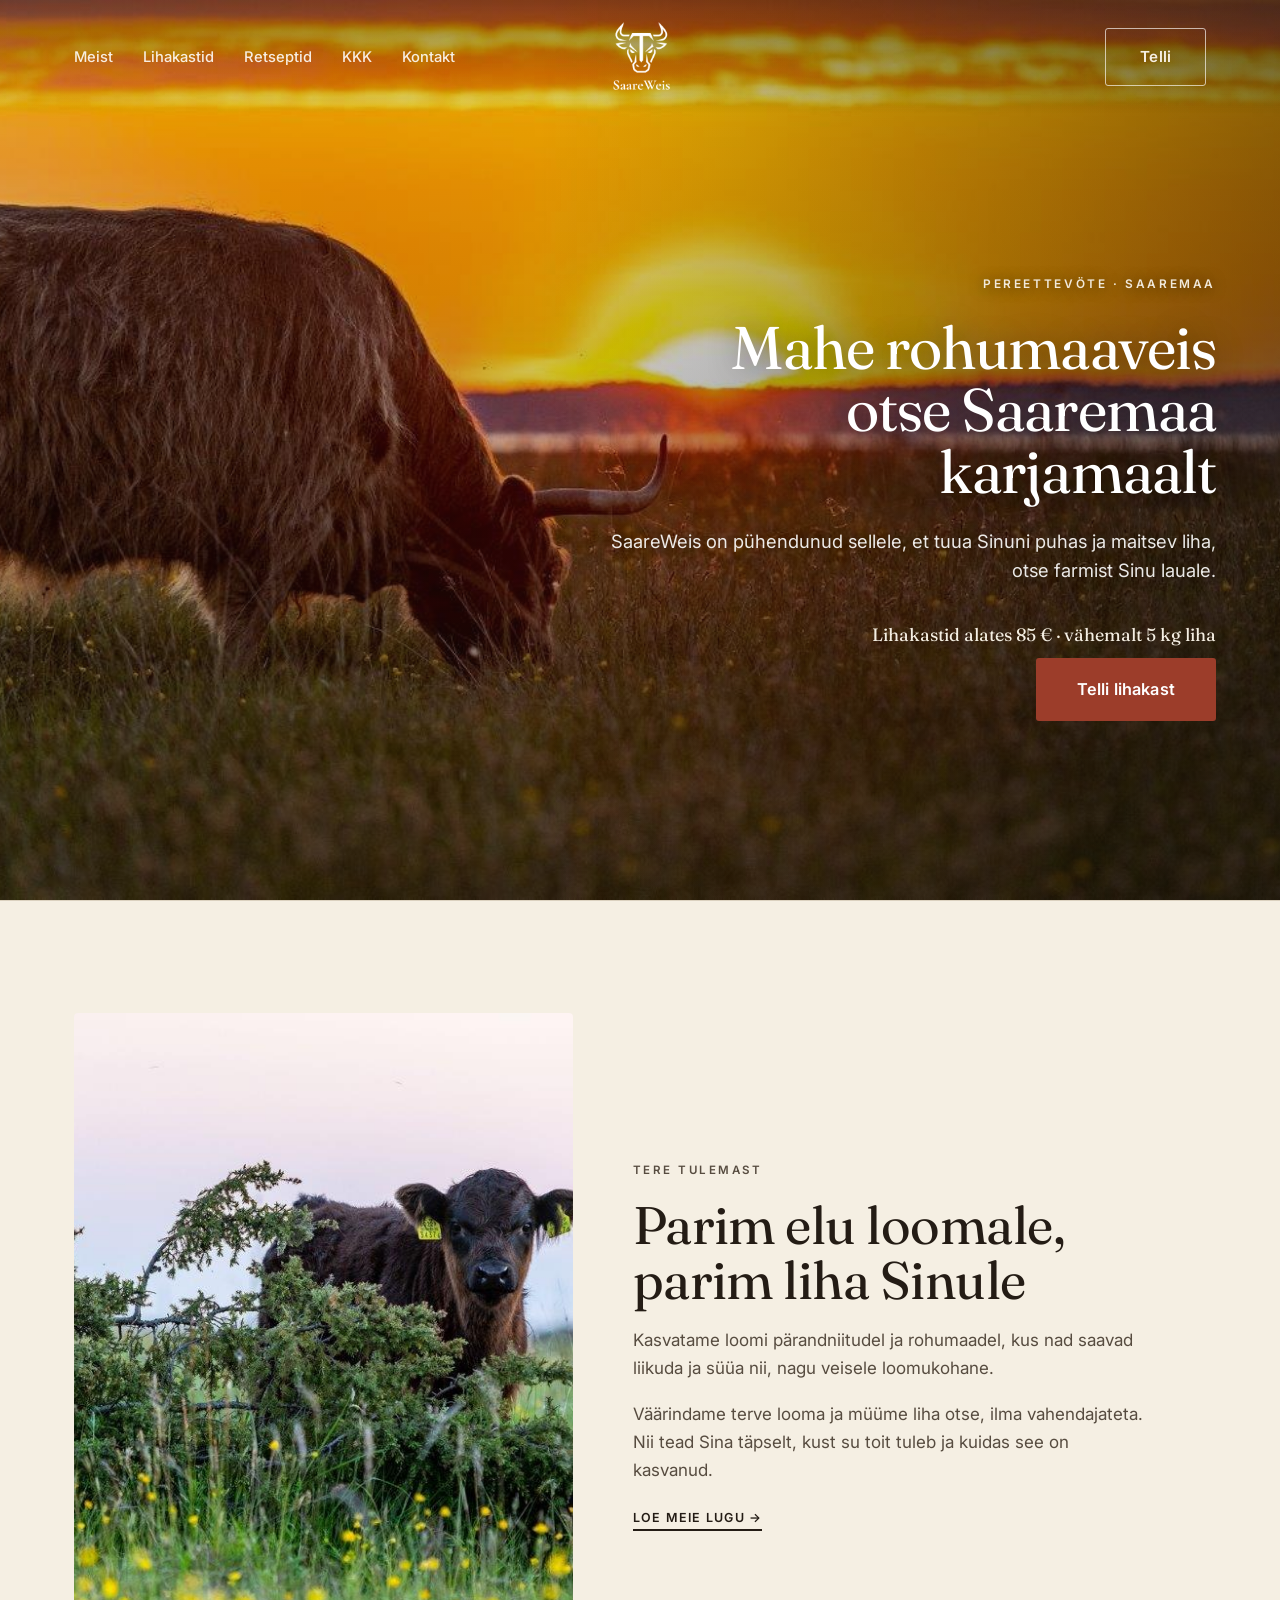
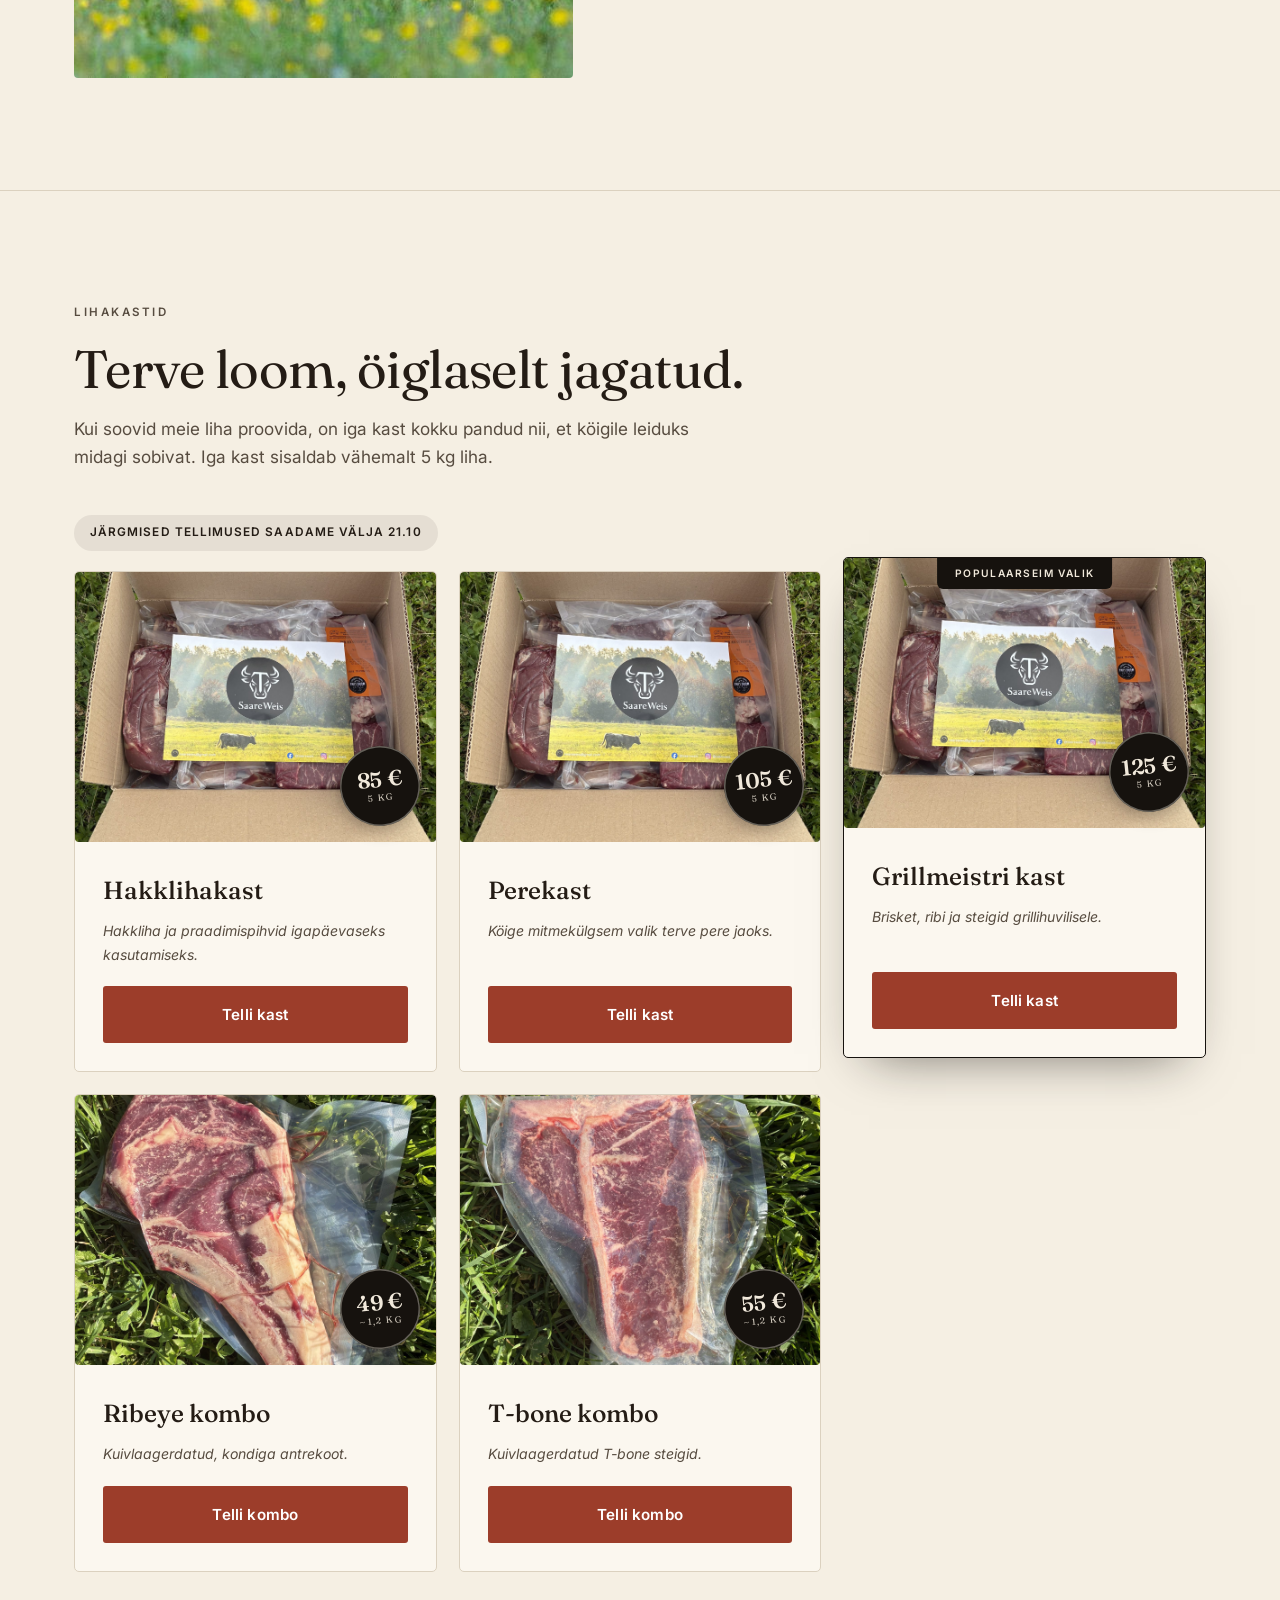
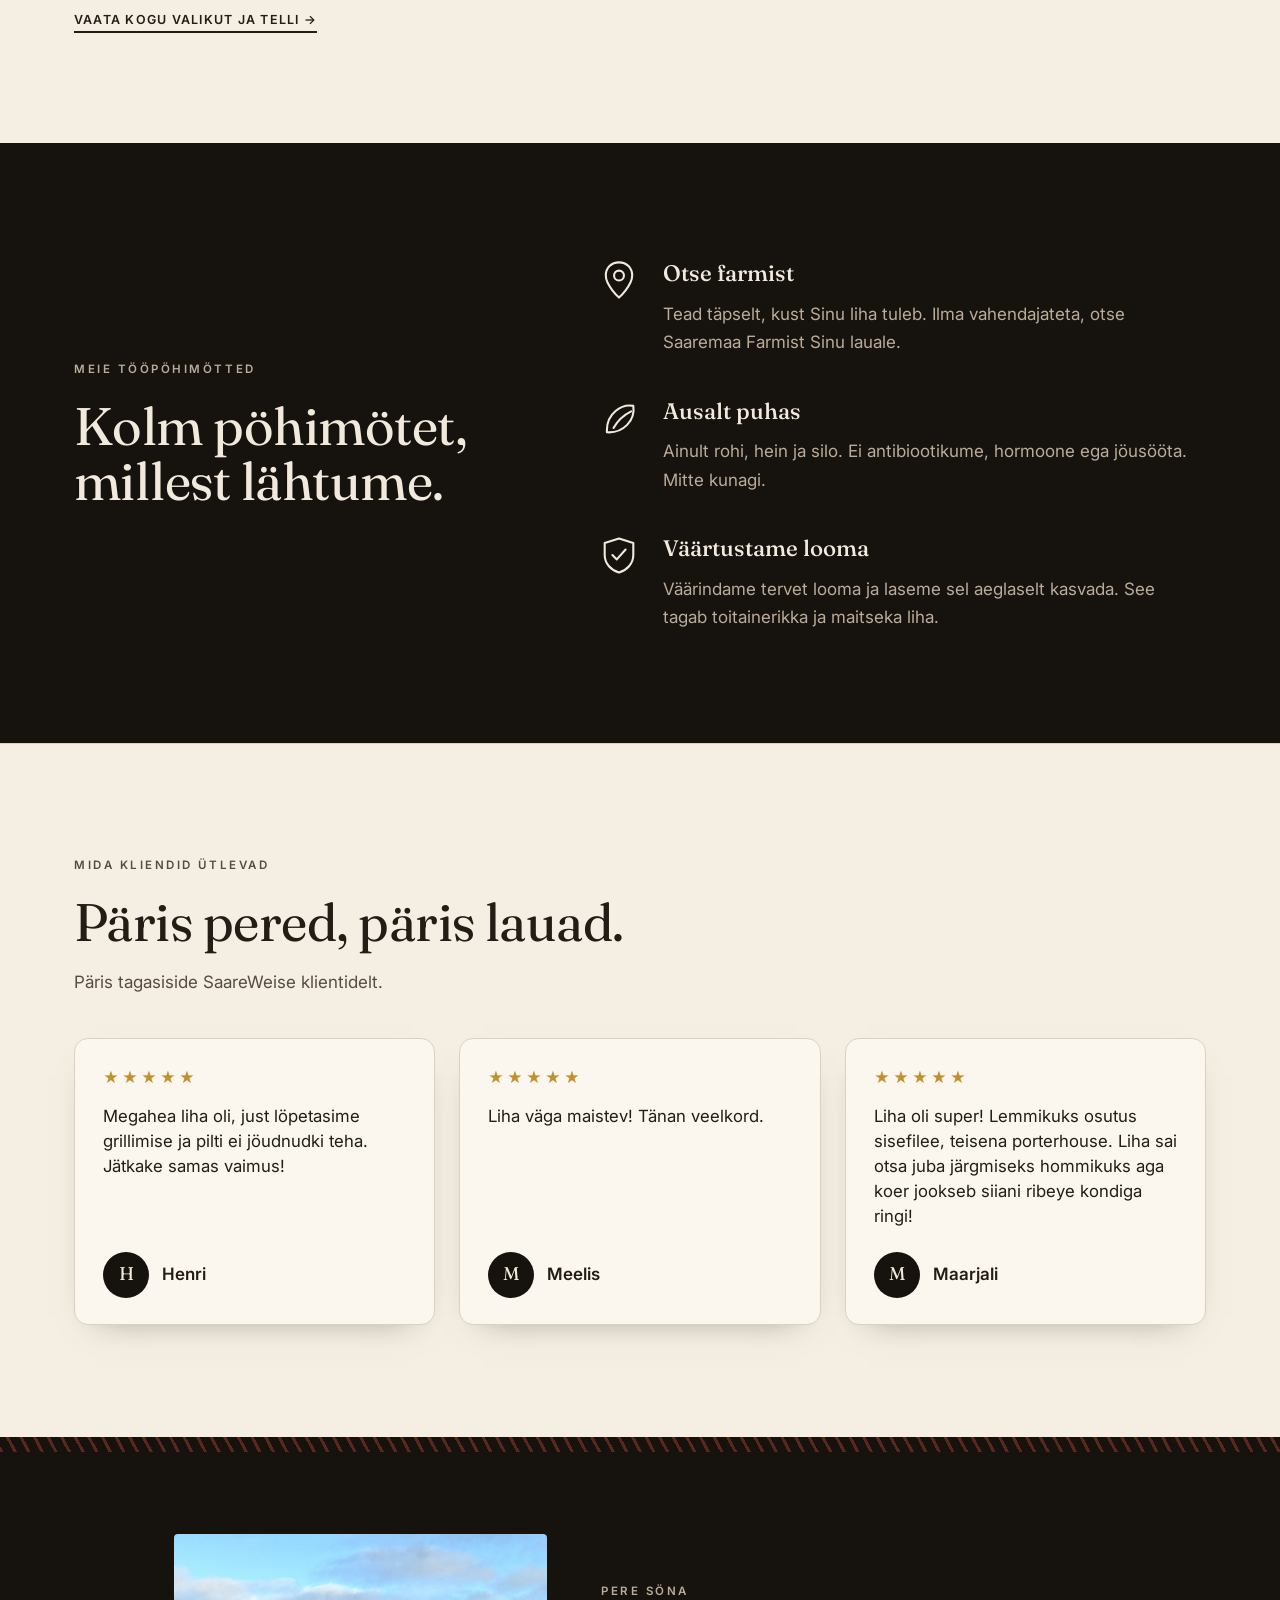
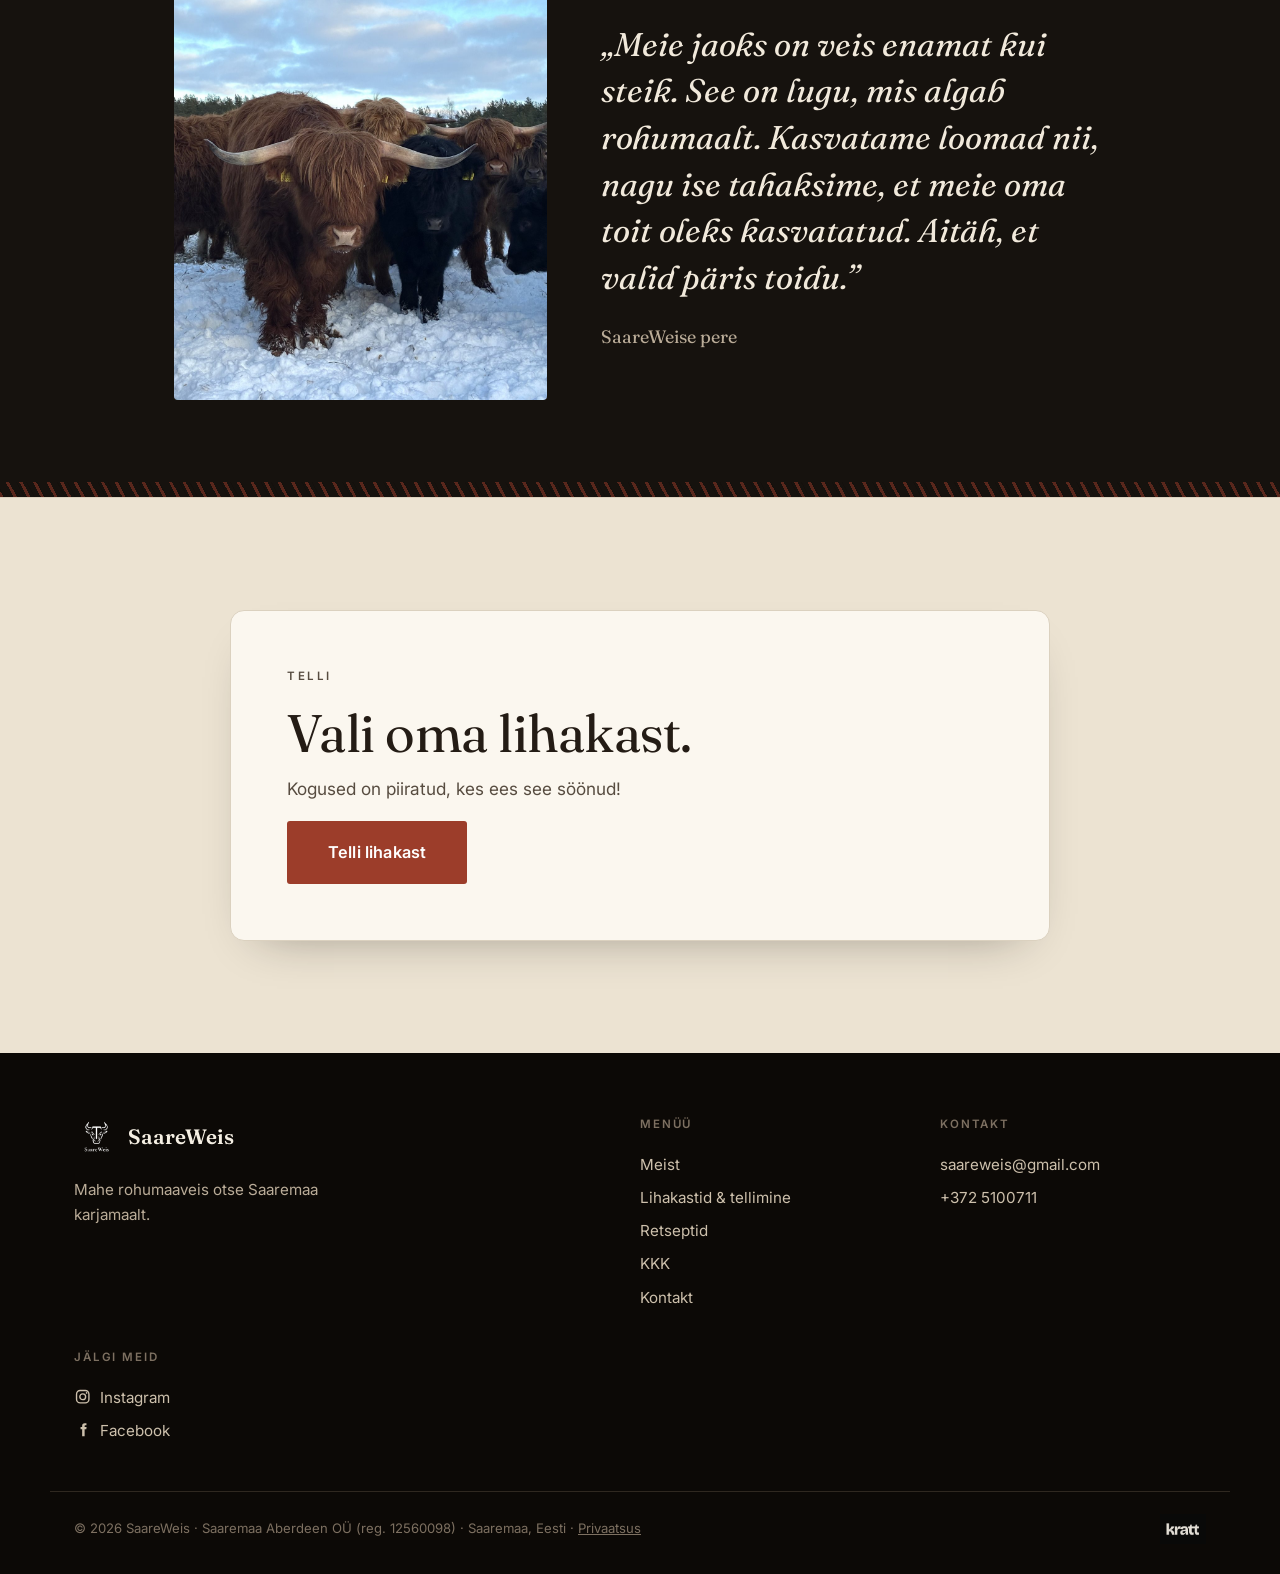
==== index.html @ cf4bc6bc "SEO: oige domeen (saareweis.com.ee), jagamispilt, canonical, pealkirjad - robots.txt ja sitemap.xml " ====
<!DOCTYPE html>
<html lang="et">
<head>
  <!-- Google tag (gtag.js) -->
  <script async src="https://www.googletagmanager.com/gtag/js?id=G-VV8FK4G49N"></script>
  <script>
    window.dataLayer = window.dataLayer || [];
    function gtag(){dataLayer.push(arguments);}
    gtag('js', new Date());
    gtag('config', 'G-VV8FK4G49N');
  </script>
  <meta charset="UTF-8">
  <meta name="viewport" content="width=device-width, initial-scale=1.0">
  <title>Mahe veiseliha otse talust · SaareWeis rohumaaveis Saaremaalt</title>
  <meta name="description" content="Mahe rohumaaveise liha Saaremaa pereettevöttelt. Lihakastid alates 85 €, vähemalt 5 kg. Tarne üle Eesti.">
  <meta property="og:type" content="website">
  <meta property="og:locale" content="et_EE">
  <meta property="og:title" content="Mahe veiseliha otse talust · SaareWeis rohumaaveis Saaremaalt">
  <meta property="og:description" content="Mahe rohumaaveise liha Saaremaa pereettevöttelt. Lihakastid alates 85 €, vähemalt 5 kg. Tarne üle Eesti.">
  <meta property="og:url" content="https://saareweis.com.ee/">
  <meta property="og:image" content="https://saareweis.com.ee/images/og-image.jpg">
  <meta property="og:image:width" content="1200">
  <meta property="og:image:height" content="630">
  <link rel="canonical" href="https://saareweis.com.ee/">
  <link rel="preconnect" href="https://fonts.googleapis.com">
  <link rel="preconnect" href="https://fonts.gstatic.com" crossorigin>
  <link href="https://fonts.googleapis.com/css2?family=Fraunces:ital,opsz,wght@0,9..144,400;0,9..144,600;1,9..144,400;1,9..144,600&family=Inter:wght@400;500;600&display=swap" rel="stylesheet">
  <link rel="icon" type="image/png" href="images/logo.png">
  <link rel="stylesheet" href="css/style.css?v=50">
</head>
<body class="home">

  <header class="site-header" id="siteHeader">
    <div class="wrap header__inner">
      <button class="nav-toggle" id="navToggle" aria-label="Menüü" aria-expanded="false"><span></span><span></span><span></span></button>
      <nav class="header__nav" aria-label="Peamenüü">
        <a href="meist.html">Meist</a>
        <a href="tellimine.html">Lihakastid</a>
        <a href="retseptid.html">Retseptid</a>
        <a href="kkk.html">KKK</a>
        <a href="kontakt.html">Kontakt</a>
      </nav>
      <a class="header__logo" href="index.html" aria-label="SaareWeis avaleht">
        <img src="images/logo-mark.png" alt="SaareWeis">
      </a>
      <a class="btn btn--accent header__cta" href="tellimine.html#lihakastid">Telli</a>
    </div>
  </header>

  <!-- HERO -->
  <section class="hero" id="top">
    <div class="hero__bg" aria-hidden="true">
      <img src="images/hero.jpg?v=36" alt="">
    </div>
    <div class="hero__overlay" aria-hidden="true"></div>
    <div class="hero__content">
      <p class="hero__eyebrow">Pereettevöte · Saaremaa</p>
      <h1 class="hero__title">Mahe rohumaaveis<br>otse Saaremaa karjamaalt</h1>
      <p class="hero__sub">
        SaareWeis on pühendunud sellele, et tuua Sinuni puhas ja maitsev liha,
        otse farmist Sinu lauale.
      </p>
      <p class="hero__price">Lihakastid alates 85&nbsp;€ · vähemalt 5&nbsp;kg liha</p>
      <div class="hero__actions">
        <a class="btn btn--accent btn--lg" href="tellimine.html#lihakastid">Telli lihakast</a>
      </div>
    </div>
  </section>

  <!-- TERVITUS / LUGU -->
  <section class="section" id="lugu">
    <div class="wrap story">
      <div class="story__media">
        <img class="media-img media-img--tall" loading="lazy" decoding="async" src="images/talu.jpg?v=36" alt="Talu Saaremaal" style="object-position: 74% center;">
      </div>
      <div class="story__text">
        <p class="eyebrow eyebrow--accent">Tere tulemast</p>
        <h2 class="section__title">Parim elu loomale, parim liha Sinule</h2>
        <p>
          Kasvatame loomi pärandniitudel ja rohumaadel, kus nad saavad liikuda ja süüa nii,
          nagu veisele loomukohane.
        </p>
        <p>
          Väärindame terve looma ja müüme liha otse, ilma vahendajateta. Nii tead Sina
          täpselt, kust su toit tuleb ja kuidas see on kasvanud.
        </p>
        <a class="link-arrow" href="meist.html">Loe meie lugu →</a>
      </div>
    </div>
  </section>

  <!-- BOXES PREVIEW -->
  <section class="section" id="lihakastid">
    <div class="wrap">
      <p class="eyebrow eyebrow--accent">Lihakastid</p>
      <h2 class="section__title">Terve loom, öiglaselt jagatud.</h2>
      <p class="section__lead">
        Kui soovid meie liha proovida, on iga kast kokku pandud nii, et köigile leiduks midagi sobivat.
        Iga kast sisaldab vähemalt 5&nbsp;kg liha.
      </p>
      <span class="batch-badge">Järgmised tellimused saadame välja 21.10</span>
      <div class="boxes">
        <article class="box">
          <div class="box__media">
            <img class="media-img media-img--box" loading="lazy" decoding="async" src="images/box-uus.jpg?v=37" alt="Hakklihakast">
            <span class="box__stamp"><b>85&nbsp;€</b><span>5 kg</span></span>
          </div>
          <div class="box__body">
            <h3 class="box__name">Hakklihakast</h3>
            <span class="box__stock" data-stock="hakklihakast"></span>
            <p class="box__note">Hakkliha ja praadimispihvid igapäevaseks kasutamiseks.</p>
            <a class="btn btn--accent box__cta box__cta--stretch" href="tellimine.html#lihakastid">Telli kast</a>
          </div>
        </article>
        <article class="box">
          <div class="box__media">
            <img class="media-img media-img--box" loading="lazy" decoding="async" src="images/box-uus.jpg?v=37" alt="Perekast">
            <span class="box__stamp"><b>105&nbsp;€</b><span>5 kg</span></span>
          </div>
          <div class="box__body">
            <h3 class="box__name">Perekast</h3>
            <span class="box__stock" data-stock="perekast"></span>
            <p class="box__note">Köige mitmekülgsem valik terve pere jaoks.</p>
            <a class="btn btn--accent box__cta box__cta--stretch" href="tellimine.html#lihakastid">Telli kast</a>
          </div>
        </article>
        <article class="box box--featured">
          <div class="box__media">
            <img class="media-img media-img--box" loading="lazy" decoding="async" src="images/box-uus.jpg?v=37" alt="Grillmeistri kast">
            <span class="box__stamp"><b>125&nbsp;€</b><span>5 kg</span></span>
          </div>
          <div class="box__body">
            <h3 class="box__name">Grillmeistri kast</h3>
            <span class="box__stock" data-stock="grillkast"></span>
            <p class="box__note">Brisket, ribi ja steigid grillihuvilisele.</p>
            <a class="btn btn--accent box__cta box__cta--stretch" href="tellimine.html#lihakastid">Telli kast</a>
          </div>
        </article>
        <article class="box" hidden>
          <div class="box__media">
            <img class="media-img media-img--box" loading="lazy" decoding="async" src="images/ribeye.jpeg" alt="Ribeye kombo">
            <span class="box__stamp"><b>49&nbsp;€</b><span>~1,2 kg</span></span>
          </div>
          <div class="box__body">
            <h3 class="box__name">Ribeye kombo</h3>
            <span class="box__stock" data-stock="ribeyekombo"></span>
            <p class="box__note">Kuivlaagerdatud, kondiga antrekoot.</p>
            <a class="btn btn--accent box__cta box__cta--stretch" href="tellimine.html#lihakastid">Telli kombo</a>
          </div>
        </article>
        <article class="box" hidden>
          <div class="box__media">
            <img class="media-img media-img--box" loading="lazy" decoding="async" src="images/tbone.jpeg" alt="T-bone kombo">
            <span class="box__stamp"><b>55&nbsp;€</b><span>~1,2 kg</span></span>
          </div>
          <div class="box__body">
            <h3 class="box__name">T-bone kombo</h3>
            <span class="box__stock" data-stock="tbonekombo"></span>
            <p class="box__note">Kuivlaagerdatud T-bone steigid.</p>
            <a class="btn btn--accent box__cta box__cta--stretch" href="tellimine.html#lihakastid">Telli kombo</a>
          </div>
        </article>
      </div>
      <p class="boxes__foot">
        <a class="link-arrow" href="tellimine.html#lihakastid">Vaata kogu valikut ja telli →</a>
      </p>
    </div>
  </section>

  <!-- MEIE TÖÖPÖHIMÖTTED -->
  <section class="section section--dark values-sec">
    <div class="wrap principles">
      <div class="principles__intro">
        <p class="eyebrow eyebrow--accent">Meie tööpöhimötted</p>
        <h2 class="section__title">Kolm pöhimötet, millest lähtume.</h2>
      </div>
      <div class="values">
        <div class="value">
          <span class="value__ico" aria-hidden="true">
            <svg viewBox="0 0 40 40"><path d="M20 4c-7 0-12 5-12 12 0 9 12 20 12 20s12-11 12-20c0-7-5-12-12-12Z"/><circle cx="20" cy="16" r="4.5"/></svg>
          </span>
          <h3 class="value__title">Otse farmist</h3>
          <p class="value__text">Tead täpselt, kust Sinu liha tuleb. Ilma vahendajateta, otse Saaremaa Farmist Sinu lauale.</p>
        </div>
        <div class="value">
          <span class="value__ico" aria-hidden="true">
            <svg viewBox="0 0 40 40"><path d="M9 31C9 16 22 7 33 9c2 13-9 25-24 24Z"/><path d="M15 29C19 22 25 17 31 14"/></svg>
          </span>
          <h3 class="value__title">Ausalt puhas</h3>
          <p class="value__text">Ainult rohi, hein ja silo. Ei antibiootikume, hormoone ega jöusööta. Mitte kunagi.</p>
        </div>
        <div class="value">
          <span class="value__ico" aria-hidden="true">
            <svg viewBox="0 0 40 40"><path d="M20 5 33 9v11c0 8-6 14-13 16-7-2-13-8-13-16V9Z"/><path d="M14 20l4 4 8-9"/></svg>
          </span>
          <h3 class="value__title">Väärtustame looma</h3>
          <p class="value__text">Väärindame tervet looma ja laseme sel aeglaselt kasvada. See tagab toitainerikka ja maitseka liha.</p>
        </div>
      </div>
    </div>
  </section>

  <!-- SOCIAL PROOF -->
  <section class="section reviews-sec">
    <div class="wrap reviews">
      <div class="reviews__intro">
        <p class="eyebrow eyebrow--accent">Mida kliendid ütlevad</p>
        <h2 class="section__title">Päris pered, päris lauad.</h2>
        <p class="reviews__lead">Päris tagasiside SaareWeise klientidelt.</p>
      </div>
      <div class="reviews__list">
        <figure class="review review--a">
          <div class="review__stars" aria-label="5 / 5 tärni">★★★★★</div>
          <blockquote>Megahea liha oli, just löpetasime grillimise ja pilti ei jöudnudki teha. Jätkake samas vaimus!</blockquote>
          <figcaption>
            <span class="review__avatar" aria-hidden="true">H</span>
            <span class="review__who"><b>Henri</b></span>
          </figcaption>
        </figure>
        <figure class="review review--b">
          <div class="review__stars" aria-label="5 / 5 tärni">★★★★★</div>
          <blockquote>Liha väga maistev! Tänan veelkord.</blockquote>
          <figcaption>
            <span class="review__avatar" aria-hidden="true">M</span>
            <span class="review__who"><b>Meelis</b></span>
          </figcaption>
        </figure>
        <figure class="review review--c">
          <div class="review__stars" aria-label="5 / 5 tärni">★★★★★</div>
          <blockquote>Liha oli super! Lemmikuks osutus sisefilee, teisena porterhouse. Liha sai otsa juba järgmiseks hommikuks aga koer jookseb siiani ribeye kondiga ringi!</blockquote>
          <figcaption>
            <span class="review__avatar" aria-hidden="true">M</span>
            <span class="review__who"><b>Maarjali</b></span>
          </figcaption>
        </figure>
      </div>
    </div>
  </section>

  <!-- PERE SÖNUM -->
  <section class="familynote familynote--dark">
    <span class="twine" aria-hidden="true"></span>
    <div class="familynote__inner">
      <div class="familynote__media">
        <img class="media-img" loading="lazy" decoding="async" src="images/pere-sona.jpg?v=1" alt="SaareWeise pere">
      </div>
      <div class="familynote__text">
        <p class="eyebrow eyebrow--accent">Pere söna</p>
        <blockquote class="familynote__quote">
          „Meie jaoks on veis enamat kui steik. See on lugu, mis algab rohumaalt.
          Kasvatame loomad nii, nagu ise tahaksime, et meie oma toit oleks kasvatatud.
          Aitäh, et valid päris toidu.”
        </blockquote>
        <p class="familynote__sign">SaareWeise pere</p>
      </div>
    </div>
    <span class="twine" aria-hidden="true"></span>
  </section>

  <!-- TELLI / EMAIL -->
  <section class="section section--cta" id="telli">
    <div class="wrap cta cta--closing">
      <p class="eyebrow eyebrow--accent">Telli</p>
      <h2 class="section__title">Vali oma lihakast.</h2>
      <p class="section__lead">
        Kogused on piiratud, kes ees see söönud!
      </p>
      <a class="btn btn--accent btn--lg" href="tellimine.html#lihakastid">Telli lihakast</a>
    </div>
  </section>

  <footer class="footer">
    <div class="wrap footer__inner">
      <div class="footer__brand">
        <p class="brand"><img class="brandlogo" src="images/logo-mark.png" alt="SaareWeis"> SaareWeis</p>
        <p class="footer__tag">Mahe rohumaaveis otse Saaremaa karjamaalt.</p>
      </div>
      <div class="footer__col">
        <p class="footer__h">Menüü</p>
        <a href="meist.html">Meist</a>
        <a href="tellimine.html">Lihakastid & tellimine</a>
        <a href="retseptid.html">Retseptid</a>
        <a href="kkk.html">KKK</a>
        <a href="kontakt.html">Kontakt</a>
      </div>
      <div class="footer__col">
        <p class="footer__h">Kontakt</p>
        <a href="mailto:saareweis@gmail.com">saareweis@gmail.com</a>
        <a href="tel:+3725100711">+372 5100711</a>
      </div>
      <div class="footer__col">
        <p class="footer__h">Jälgi meid</p>
        <a href="https://www.instagram.com/saareweis/" target="_blank" rel="noopener" class="social-link"><svg class="social-ico" viewBox="0 0 24 24" fill="none" stroke="currentColor" stroke-width="1.9" aria-hidden="true"><rect x="3.5" y="3.5" width="17" height="17" rx="5"/><circle cx="12" cy="12" r="4"/><circle cx="17.3" cy="6.7" r="1.15" fill="currentColor" stroke="none"/></svg>Instagram</a>
        <a href="https://www.facebook.com/profile.php?id=61589958547744" target="_blank" rel="noopener" class="social-link"><svg class="social-ico" viewBox="0 0 24 24" aria-hidden="true"><path fill="currentColor" d="M14.6 8.3V6.9c0-.8.2-1.1 1.1-1.1h1.4V3.1l-2.3-.01c-2.6 0-3.6 1.6-3.6 3.6v1.6H9v2.9h2.2V21h3.4v-9.8h2.3l.4-2.9h-2.7z"/></svg>Facebook</a>
      </div>
    </div>
    <div class="wrap footer__legal">
      <p>© 2026 SaareWeis · Saaremaa Aberdeen OÜ (reg. 12560098) · Saaremaa, Eesti · <a href="privaatsus.html">Privaatsus</a></p>
      <a class="footer__cred" href="https://krattconsultancy.com" target="_blank" rel="noopener" aria-label="Kratt"><img src="images/kratt-logo.png" alt="Kratt" class="footer__cred-logo"></a>
    </div>
  </footer>

  <script type="application/ld+json">
  {"@context":"https://schema.org","@type":"LocalBusiness","name":"SaareWeis","description":"Mahe rohumaaveise liha otse Saaremaa farmist, ilma vahendajateta.","email":"saareweis@gmail.com","telephone":"+3725100711","url":"https://saareweis.com.ee/","logo":"https://saareweis.com.ee/images/logo.png","image":"https://saareweis.com.ee/images/hero.jpg","areaServed":"EE","address":{"@type":"PostalAddress","addressRegion":"Saaremaa","addressCountry":"EE"},"sameAs":["https://www.instagram.com/saareweis/","https://www.facebook.com/profile.php?id=61589958547744"]}
  </script>

  <script src="js/script.js?v=33"></script>
</body>
</html>
---- css/style.css ----
/* ===== SaareWeis - premium butcher, warm family ===== */

:root {
  --black:      #16120E;   /* warm near-black - hero, nav, dark sections */
  --black-deep: #0C0906;   /* deepest - footer, badges */
  --bone:       #F5EFE3;   /* warm paper - light sections */
  --bone-2:     #ECE3D2;   /* alt / cards backdrop */
  --paper:      #FBF7EF;   /* card surface */
  --accent:     #9C3D2A;   /* oxblood / butcher red - on light */
  --accent-2:   #CC6A4A;   /* warmer, lighter - on dark */
  --accent-dk:  #822F1F;
  --tx-dark:    #241C15;   /* body text on light (raised contrast) */
  --tx-muted:   #574C40;   /* muted on light (raised contrast) */
  --tx-bone:    #F1E9DB;   /* text on dark */
  --tx-bmuted:  #BAAC98;   /* muted on dark (raised contrast) */
  --line:       #DBD1BF;   /* hairline on light */
  --line-dk:    #2F2820;   /* hairline on dark */
  --ok:         #2E7D46;   /* success */
  --warn:       #B26A00;   /* warning */
  --err:        #C0392B;   /* error (distinct from oxblood accent) */
  --maxw:       1180px;
  --serif: "Fraunces", Georgia, serif;
  --sans:  "Inter", system-ui, sans-serif;
}

* { box-sizing: border-box; margin: 0; padding: 0; }
html { scroll-behavior: smooth; }
body {
  font-family: var(--sans); color: var(--tx-dark); background: var(--bone);
  font-size: 17px; line-height: 1.65; -webkit-font-smoothing: antialiased;
}
img { max-width: 100%; display: block; }
a { color: inherit; text-decoration: none; }
.wrap { width: 100%; max-width: var(--maxw); margin: 0 auto; padding: 0 24px; }

/* ---- eyebrows / shared type ---- */
.eyebrow {
  font-family: var(--sans); font-weight: 600; font-size: .72rem;
  letter-spacing: .22em; text-transform: uppercase; color: var(--tx-muted);
  margin-bottom: 20px;
}
.eyebrow--accent { color: var(--tx-muted); }
.section--dark .eyebrow--accent, .hero .eyebrow--accent, .familynote--dark .eyebrow--accent { color: var(--tx-bmuted); }

.section__title {
  font-family: var(--serif); font-weight: 400;
  font-size: clamp(2rem, 5vw, 3.3rem); line-height: 1.04; letter-spacing: -.01em;
  margin-bottom: 18px;
}
.section__lead { max-width: 640px; color: var(--tx-muted); font-size: 1.075rem; margin-bottom: 44px; }
.section--dark .section__lead { color: var(--tx-bmuted); }

/* ---- buttons ---- */
.btn {
  display: inline-flex; align-items: center; justify-content: center;
  font-family: var(--sans); font-weight: 600; font-size: .95rem;
  padding: 15px 28px; border-radius: 3px; cursor: pointer;
  border: 1px solid transparent; letter-spacing: .01em;
  transition: transform .15s ease, background .2s ease, color .2s ease;
}
.btn:hover { transform: translateY(-2px); }
.btn--accent { background: var(--accent); color: #fff; }
.btn--accent:hover { background: var(--accent-dk); }
.btn--bone { background: var(--bone); color: var(--black); }
.btn--bone:hover { background: #fff; }
.btn--dark { background: var(--black); color: var(--tx-bone); }
.btn--dark:hover { background: var(--black-deep); }
.btn--pill {
  background: transparent; color: var(--tx-bone);
  border: 1px solid var(--accent-2); border-radius: 100px; padding: 10px 24px;
}
.btn--pill:hover { background: var(--accent-2); color: var(--black); }

.link-arrow {
  font-family: var(--sans); font-weight: 600; font-size: .78rem; letter-spacing: .1em;
  text-transform: uppercase; color: var(--tx-dark);
  border-bottom: 2px solid var(--tx-dark); padding-bottom: 4px;
}
.link-arrow:hover { color: var(--tx-muted); }
.section--dark .link-arrow, .hero .link-arrow { color: var(--tx-bone); border-color: var(--tx-bmuted); }
.section--dark .link-arrow:hover, .hero .link-arrow:hover { color: var(--bone); }

/* ---- brand logo (IG-versioon; asendub vektoriga kui klient saadab) ---- */
.brandlogo { width: 44px; height: 44px; }

/* ---- image placeholders ---- */
.ph {
  display: flex; align-items: center; justify-content: center; text-align: center;
  font-family: var(--sans); font-weight: 500; font-size: .74rem; letter-spacing: .08em;
  text-transform: uppercase; color: #a2947f;
  background: repeating-linear-gradient(45deg, #e6ddca, #e6ddca 12px, #e1d7c2 12px, #e1d7c2 24px);
  border: 1px solid var(--line); border-radius: 4px; padding: 20px;
}
.hero .ph, .section--dark .ph {
  color: #6f6353; border-color: var(--line-dk);
  background: repeating-linear-gradient(45deg, #221c16, #221c16 12px, #1d1813 12px, #1d1813 24px);
}
/* ---- päris pildid (asendavad kohatäitjad) ---- */
.media-img { display: block; width: 100%; object-fit: cover; border-radius: 4px; }
.media-img--box { aspect-ratio: 4 / 3; }
.media-img--tall { aspect-ratio: 3 / 4; height: 100%; }
.media-img--recipe { aspect-ratio: 4 / 3; }

.ph--hero { aspect-ratio: 4 / 3.4; height: 100%; }
.ph--box  { aspect-ratio: 4 / 3; }
.ph--tall { aspect-ratio: 3 / 4; height: 100%; }

/* anchor-linkide nihe fikseeritud header'i alt */
[id] { scroll-margin-top: 90px; }

/* ===== HEADER (läbipaistev hero peal, tumedaks kerides) ===== */
.site-header {
  position: fixed; top: 0; left: 0; width: 100%; z-index: 50;
  border-bottom: 1px solid transparent;
  transition: background .3s ease, border-color .3s ease;
}
.site-header.is-solid {
  background: rgba(18,14,11,.94); backdrop-filter: blur(10px);
  border-bottom-color: var(--line-dk);
}
.header__inner { position: relative; display: grid; grid-template-columns: 1fr auto 1fr; align-items: center; height: 114px; transition: height .3s ease; }
.nav-toggle {
  display: none; position: absolute; left: 0; top: 50%; transform: translateY(-50%);
  flex-direction: column; gap: 6px; background: none; border: 0; padding: 8px 6px; cursor: pointer; z-index: 3;
}
.nav-toggle span { width: 26px; height: 2px; background: #fff; border-radius: 2px; transition: transform .25s ease, opacity .2s ease; }
.nav-toggle.is-open span:nth-child(1) { transform: translateY(8px) rotate(45deg); }
.nav-toggle.is-open span:nth-child(2) { opacity: 0; }
.nav-toggle.is-open span:nth-child(3) { transform: translateY(-8px) rotate(-45deg); }
@media (max-width: 859px) {
  .nav-toggle { display: inline-flex; }
  .header__nav.open {
    display: flex; flex-direction: column; gap: 2px;
    position: absolute; top: 100%; left: 0; right: 0;
    background: rgba(18,14,11,.97); backdrop-filter: blur(10px);
    padding: 12px 24px 20px; border-bottom: 1px solid var(--line-dk);
  }
  .header__nav.open a { color: #fff; opacity: 1; padding: 12px 0; font-size: 1.05rem; }
}
.site-header.is-solid .header__inner { height: 64px; }
.header__nav { display: none; gap: 30px; }
.header__nav a { font-size: .92rem; font-weight: 500; color: #fff; opacity: .88; transition: color .3s ease; }
.header__nav a:hover { opacity: 1; color: var(--accent-2); }
.header__logo { grid-column: 2; justify-self: center; display: inline-flex; }
.header__logo img { width: auto; height: 100px; transition: filter .3s ease, height .3s ease; }
.site-header.is-solid .header__logo img { height: 46px; }
.header__cta { grid-column: 3; justify-self: end; padding-left: 34px; padding-right: 34px; transition: background .25s ease, color .25s ease, border-color .25s ease; }
@media (max-width: 859px) { .header__cta { padding-left: 24px; padding-right: 24px; } }
/* over the hero image (transparent header): ghost button; on scroll (solid) it fills accent */
.site-header:not(.is-solid) .header__cta {
  background: transparent; color: var(--bone); border-color: rgba(255,255,255,.65);
}
.site-header:not(.is-solid) .header__cta:hover {
  background: rgba(255,255,255,.14); border-color: rgba(255,255,255,.85);
}
/* subtiilne tume laotus päise taga (hoiab valge teksti loetavana hero foto heledatel osadel) */
body.home .site-header:not(.is-solid)::after {
  content: ""; position: absolute; inset: 0; z-index: -1; pointer-events: none;
  background: linear-gradient(to bottom, rgba(12,9,6,.42), rgba(12,9,6,0));
}

/* ===== HERO (täisekraani foto, tekst keskel) ===== */
.hero {
  position: relative; min-height: 100vh; min-height: 100dvh; display: grid; place-items: center;
  text-align: center; color: #fff; overflow: hidden; background: var(--black);
}
.hero__bg {
  position: absolute; inset: 0; z-index: 0; display: grid; place-items: end center; padding-bottom: 26px;
  background:
    radial-gradient(120% 95% at 50% 8%, #46512f 0%, #2b3420 42%, #16140d 82%),
    linear-gradient(180deg, #313c22, #14110a);
}
.hero__bg img { position: absolute; inset: 0; width: 100%; height: 100%; object-fit: cover; }
.hero__phlabel { position: relative; font-size: .7rem; letter-spacing: .14em; text-transform: uppercase; color: rgba(255,255,255,.3); }
.hero__overlay { position: absolute; inset: 0; z-index: 1; background: linear-gradient(to right, rgba(16,13,10,0) 42%, rgba(16,13,10,.42) 100%), linear-gradient(rgba(16,13,10,.05), rgba(16,13,10,.4)); }
.hero__content { position: relative; z-index: 2; max-width: 860px; padding: 96px 24px 0; }
.hero__eyebrow {
  font-family: var(--sans); font-weight: 600; font-size: .74rem; letter-spacing: .22em;
  text-transform: uppercase; color: var(--tx-bone); margin-bottom: 22px;
  text-shadow: 0 1px 14px rgba(0,0,0,.6);
}
.hero__title {
  font-family: var(--serif); font-weight: 400; font-size: clamp(2.5rem, 6.2vw, 5rem);
  line-height: 1.03; letter-spacing: -.015em; color: #fff; margin-bottom: 24px;
  text-shadow: 0 2px 30px rgba(0,0,0,.45);
}
.hero__sub {
  font-size: 1.15rem; line-height: 1.62; color: rgba(255,255,255,.9);
  max-width: 620px; margin: 0 auto 34px; text-shadow: 0 1px 16px rgba(0,0,0,.4);
}
.btn--lg { padding: 17px 40px; font-size: 1.02rem; }

/* ===== PAGE HERO (subpage'ide päis, taustapildiga) ===== */
.pagehero {
  position: relative; overflow: hidden; display: grid; place-items: center; text-align: center;
  color: var(--tx-bone); min-height: 58vh; background: var(--black);
  padding: clamp(120px, 16vw, 150px) 24px clamp(50px, 7vw, 72px);
}
/* Mobile: subpage heroes go full-screen (no white gap under them) */
@media (max-width: 859px) {
  .pagehero { min-height: 100vh; min-height: 100dvh; }
  /* order page: short hero so products appear sooner */
  .pagehero--short { min-height: 46dvh; }
}
.pagehero__bg { position: absolute; inset: 0; z-index: 0; }
.pagehero__bg img { width: 100%; height: 100%; object-fit: cover; }
.pagehero__overlay { position: absolute; inset: 0; z-index: 1; background: linear-gradient(rgba(16,13,10,.45), rgba(16,13,10,.72)); }
.pagehero__content { position: relative; z-index: 2; max-width: 760px; }
.pagehero__title { font-family: var(--serif); font-weight: 400; font-size: clamp(2.2rem, 5.5vw, 3.7rem); line-height: 1.05; color: var(--bone); margin-bottom: 16px; text-shadow: 0 2px 24px rgba(0,0,0,.4); }
.pagehero__sub { color: rgba(255,255,255,.86); font-size: 1.1rem; max-width: 600px; margin: 0 auto; text-shadow: 0 1px 14px rgba(0,0,0,.4); }

/* ===== KOLM MÜÜGIPUNKTI (USP) ===== */
.usp { display: grid; gap: 40px; margin-top: 22px; }
@media (min-width: 780px) { .usp { grid-template-columns: repeat(3, 1fr); gap: 50px; } }
.usp__item { border-top: 2px solid var(--accent); padding-top: 22px; }
.usp__num { font-family: var(--serif); font-size: 1.3rem; color: var(--accent); margin-bottom: 12px; }
.usp__title { font-family: var(--serif); font-weight: 500; font-size: 1.6rem; margin-bottom: 12px; }
.usp__text { color: var(--tx-muted); }
.section--dark .usp__num { color: var(--accent-2); }
.section--dark .usp__text { color: var(--tx-bmuted); }

/* ===== PRINCIPLES / JOURNEY ===== */
.principles { display: grid; gap: 44px; }
.principles__lead { color: var(--tx-bmuted); margin-top: 18px; max-width: 38ch; font-size: 1.05rem; }
@media (min-width: 900px) {
  .principles { grid-template-columns: 0.85fr 1.15fr; gap: 72px; align-items: center; }
}
.journey { list-style: none; }
.journey__step { position: relative; padding-left: 74px; padding-bottom: 42px; }
.journey__step:last-child { padding-bottom: 0; }
.journey__step:not(:last-child)::before {
  content: ""; position: absolute; left: 21px; top: 46px;
  height: calc(100% - 46px); width: 2px;
  background: linear-gradient(var(--accent-2), var(--accent));
}
.journey__num {
  position: absolute; left: 0; top: 0;
  width: 44px; height: 44px; border-radius: 50%;
  border: 1.5px solid var(--accent-2); background: var(--black);
  display: flex; align-items: center; justify-content: center;
  font-family: var(--serif); font-size: 1.05rem; color: var(--accent-2);
}
.journey__title {
  font-family: var(--serif); font-weight: 500; font-size: 1.55rem;
  color: var(--tx-bone); margin-bottom: 8px;
}
.journey__text { color: var(--tx-bmuted); max-width: 50ch; }

/* ===== VALUES (tööpöhimötted) ===== */
.values-sec { position: relative; overflow: hidden; }
.values__crest {
  position: absolute; right: -50px; bottom: -54px;
  width: clamp(200px, 28vw, 400px); opacity: .05; pointer-events: none; z-index: 0;
}
.values-sec .principles, .values-sec .principles__intro { position: relative; z-index: 1; }
.values { display: grid; gap: 36px; }
.value { display: grid; grid-template-columns: 46px 1fr; column-gap: 20px; align-items: start; }
.value__ico { grid-row: 1 / span 2; margin-top: 3px; }
.value__ico svg {
  width: 44px; height: 44px; fill: none; stroke: var(--tx-bone);
  stroke-width: 1.9; stroke-linecap: round; stroke-linejoin: round;
}
.value__title { font-family: var(--serif); font-weight: 500; font-size: 1.4rem; color: var(--tx-bone); margin-bottom: 8px; }
.value__text { color: var(--tx-bmuted); max-width: 48ch; }

/* ===== SOCIAL PROOF (pealkiri vasakul, arvustused paremal, hajutatult) ===== */
.reviews { display: block; }
.reviews__intro { max-width: 640px; margin-bottom: 42px; }
.reviews__lead { color: var(--tx-muted); margin-top: 16px; max-width: 52ch; }
.reviews__list { display: grid; gap: 24px; grid-template-columns: 1fr; }
@media (min-width: 760px) {
  .reviews__list { grid-template-columns: repeat(3, 1fr); }
}
.review {
  display: flex; flex-direction: column;
  background: var(--paper); border: 1px solid var(--line); border-radius: 14px;
  padding: 26px 28px; box-shadow: 0 14px 34px -24px rgba(22,18,14,.5);
}
.review figcaption { margin-top: auto; }
.review__stars { color: #C0912F; letter-spacing: 3px; font-size: .95rem; margin-bottom: 14px; }
.review blockquote { color: var(--tx-dark); font-size: 1.05rem; line-height: 1.5; margin-bottom: 22px; }
.review figcaption { display: flex; align-items: center; gap: 13px; }
.review__avatar {
  flex: 0 0 auto; width: 46px; height: 46px; border-radius: 50%;
  background: var(--black); color: var(--tx-bone); font-family: var(--serif); font-size: 1.15rem;
  display: flex; align-items: center; justify-content: center;
}
.review__who { display: flex; flex-direction: column; line-height: 1.35; }
.review__who b { font-weight: 600; color: var(--tx-dark); }
.review__who span { font-size: .82rem; color: var(--tx-muted); }

/* ===== RETSEPTID (vertikaalne, pilt + avatav) ===== */
.section--recipes { background: var(--bone-2); }
.recipe-grid { display: flex; flex-direction: column; gap: 26px; margin-top: 10px; }
.recipe-card { background: var(--paper); border: 1px solid var(--line); border-radius: 8px; overflow: hidden; transition: box-shadow .2s ease; }
.recipe-card:hover { box-shadow: 0 16px 44px -26px rgba(22,18,14,.5); }
.recipe-details > summary { list-style: none; cursor: pointer; display: grid; }
.recipe-details > summary::-webkit-details-marker { display: none; }
@media (min-width: 720px) { .recipe-details > summary { grid-template-columns: 42% 1fr; align-items: stretch; } }
.recipe-card__img { display: block; width: 100%; height: 100%; object-fit: cover; aspect-ratio: 16 / 10; }
@media (min-width: 720px) { .recipe-card__img { aspect-ratio: auto; min-height: 280px; } }
.recipe-card__head { padding: 28px 32px; display: flex; flex-direction: column; justify-content: center; }
.recipe-card__title { font-family: var(--serif); font-weight: 500; font-size: clamp(1.5rem, 2.6vw, 1.95rem); line-height: 1.1; margin: 6px 0 12px; }
.recipe-card__cta {
  align-self: flex-start; margin-top: 16px; display: inline-flex; align-items: center; gap: 9px;
  padding: 11px 22px; border-radius: 3px; background: var(--black); color: #fff;
  font-weight: 600; font-size: .9rem; transition: background .2s ease;
}
.recipe-card__cta::after { content: "+"; font-size: 1.15rem; line-height: 1; }
.recipe-card:hover .recipe-card__cta { background: var(--accent-dk); }
.recipe-details[open] .recipe-card__cta { background: var(--accent-dk); }
.recipe-details[open] .recipe-card__cta::after { content: "\2212"; }
.recipe-details__inner { padding: 30px 32px 34px; border-top: 1px solid var(--line); }
.recipe-details__grid { display: grid; gap: 8px 44px; }
@media (min-width: 720px) { .recipe-details__grid { grid-template-columns: 1fr 1fr; } }
.recipe-details__inner h3 { font-family: var(--serif); font-weight: 500; font-size: 1.15rem; margin: 0 0 10px; }

/* ===== BRAND (jaluse logo+nimi) ===== */
.brand { font-family: var(--serif); font-weight: 600; font-size: 1.3rem; color: var(--bone); display: inline-flex; align-items: center; gap: 10px; }

/* ===== TARNE ===== */
.tarne { max-width: 720px; margin-top: 10px; }
.tarne__row { display: flex; justify-content: space-between; align-items: baseline; gap: 20px; padding: 16px 0; border-bottom: 1px solid var(--line); }
.tarne__row strong { font-weight: 600; }
.tarne__row span { color: var(--tx-muted); font-size: .92rem; display: block; }
.tarne__price { color: var(--accent); font-family: var(--serif); font-size: 1.15rem; white-space: nowrap; }
.section--dark .tarne__row { border-bottom-color: var(--line-dk); }
.section--dark .tarne__row span { color: var(--tx-bmuted); }
.section--dark .tarne__price { color: var(--accent-2); }

/* ===== FORM PLACEHOLDER (Google Form embed tuleb siia) ===== */
.formph { max-width: 720px; margin-top: 20px; padding: 48px 28px; text-align: center;
  background: var(--paper); border: 1px dashed var(--line); border-radius: 6px; color: var(--tx-muted); }

/* ===== ROUND BAR (accent) ===== */
.roundbar { background: var(--accent); color: #fff; }
.roundbar__inner { display: flex; flex-direction: column; gap: 18px; padding: 30px 24px; align-items: flex-start; }
.roundbar__title { font-family: var(--serif); font-size: 1.45rem; }
.roundbar__sub { color: #f3d9cf; font-size: .95rem; max-width: 560px; }
.roundbar .btn--bone { background: var(--black); color: var(--bone); }
.roundbar .btn--bone:hover { background: var(--black-deep); }

/* ===== SECTIONS ===== */
.section { padding: clamp(60px, 9vw, 112px) 0; border-top: 1px solid var(--line); }
.section--dark { background: var(--black); color: var(--tx-bone); border-top: none; }
.section--cta { background: var(--bone-2); }

/* ===== FACTS (Loomad & loodus) ===== */
.facts { display: grid; gap: 24px; margin-top: 10px; }
.facts__col { background: var(--paper); border: 1px solid var(--line); border-radius: 7px; padding: 30px 32px; }
.section--dark .facts__col { background: rgba(255,255,255,.04); border-color: rgba(255,255,255,.09); }
.facts__h { font-family: var(--serif); font-weight: 500; font-size: 1.5rem; color: var(--tx-dark); margin-bottom: 12px; }
.section--dark .facts__h { color: var(--bone); }
.facts__col li:last-child { border-bottom: 0; }
.facts__col ul { list-style: none; }
.facts__col li {
  position: relative; padding: 12px 0 12px 28px; border-bottom: 1px solid var(--line);
  font-size: 1.03rem; color: var(--tx-dark);
}
.facts__col li::before { content: "·"; position: absolute; left: 0; color: var(--tx-muted); font-weight: 700; font-size: 1.3em; line-height: 1; }
.section--dark .facts__col li { color: var(--tx-bone); border-bottom-color: var(--line-dk); }
.section--dark .facts__col li::before { color: var(--tx-bmuted); }
@media (min-width: 640px) { .facts { grid-template-columns: 1fr 1fr; gap: 28px; } }

/* ===== BOXES ===== */
.boxes { display: grid; gap: 22px; }
.box {
  position: relative; background: var(--paper); border: 1px solid var(--line);
  border-radius: 5px; overflow: hidden; display: flex; flex-direction: column;
  transition: transform .18s ease, box-shadow .18s ease;
}
.box:hover { transform: translateY(-4px); box-shadow: 0 18px 44px -22px rgba(22,18,14,.55); }
.box--featured {
  border: 1.5px solid var(--black);
  box-shadow: 0 22px 50px -26px rgba(22,18,14,.6);
}
.box--featured::before {
  content: "Populaarseim valik"; position: absolute; top: 0; left: 50%; transform: translateX(-50%);
  z-index: 4; background: var(--black); color: var(--tx-bone);
  font-family: var(--sans); font-weight: 600; font-size: .64rem; letter-spacing: .14em; text-transform: uppercase;
  padding: 7px 18px; border-radius: 0 0 6px 6px;
}
.box--featured .box__media img { min-height: 0; }
@media (min-width: 640px) {
  .box--featured { transform: translateY(-14px); }
  .box--featured:hover { transform: translateY(-18px); }
}
.box__flag {
  position: absolute; top: 14px; right: 14px; z-index: 2;
  background: var(--black); color: var(--tx-bone); font-family: var(--sans); font-weight: 600;
  font-size: .66rem; letter-spacing: .1em; text-transform: uppercase;
  padding: 6px 11px; border-radius: 100px;
}
.box__media { position: relative; line-height: 0; }
.box__stamp {
  position: absolute; right: 16px; bottom: 16px; z-index: 2;
  width: 80px; height: 80px; border-radius: 50%; line-height: 1;
  display: flex; flex-direction: column; align-items: center; justify-content: center;
  background: var(--black); color: var(--tx-bone); text-align: center; font-family: var(--serif);
  box-shadow: inset 0 0 0 1.5px rgba(245,239,227,.35), 0 5px 16px rgba(22,18,14,.3);
  transform: rotate(-6deg);
}
.box__stamp b { font-size: 1.35rem; font-weight: 600; letter-spacing: -.01em; }
.box__stamp span { font-size: .56rem; letter-spacing: .16em; text-transform: uppercase; margin-top: 4px; opacity: .85; }
.box__body { padding: 28px; display: flex; flex-direction: column; flex: 1; }
.box__badge {
  align-self: flex-start; background: rgba(42,33,26,.08); color: var(--tx-dark);
  font-family: var(--sans); font-weight: 600; font-size: .66rem; letter-spacing: .12em;
  text-transform: uppercase; padding: 6px 12px; border-radius: 100px; margin-bottom: 14px;
}
.box__name { font-family: var(--serif); font-weight: 500; font-size: 1.55rem; margin-bottom: 8px; }
.box__tag { font-family: var(--serif); font-style: italic; color: var(--tx-muted); font-size: 1rem; margin-bottom: 18px; }
.box__price { font-family: var(--serif); font-weight: 600; font-size: 1.55rem; color: var(--tx-dark); margin-bottom: 20px; }
.box__price span { font-family: var(--sans); font-weight: 400; font-size: .9rem; color: var(--tx-muted); }
.box__price--sale { display: flex; align-items: baseline; flex-wrap: wrap; gap: 10px; }
.box__price .box__price-old { text-decoration: line-through; font-size: 1.05rem; font-weight: 400; color: var(--tx-muted); }
.box__price .box__price-new { font-size: 1.55rem; font-weight: 600; color: var(--err); }
.box__list { list-style: none; display: grid; gap: 14px; margin-bottom: 26px; }
.box__list li { position: relative; padding-left: 20px; font-size: .95rem; line-height: 1.45; color: var(--tx-muted); }
.box__list li::before { content: "•"; position: absolute; left: 0; top: -1px; color: var(--tx-muted); font-size: 1.1em; }
.box__list li strong { color: var(--tx-dark); font-weight: 600; }
.box__details { margin-bottom: 20px; }
.box__details .box__list { margin-top: 14px; margin-bottom: 0; }
.box__toggle {
  display: flex; align-items: center; justify-content: space-between; gap: 10px;
  list-style: none; cursor: pointer; font-family: var(--sans); font-weight: 600;
  font-size: .85rem; color: var(--tx-dark); padding: 10px 0; border-top: 1px solid var(--line);
}
.box__toggle::-webkit-details-marker { display: none; }
.box__toggle::after { content: "+"; font-size: 1.25rem; line-height: 1; color: var(--tx-muted); flex: 0 0 auto; }
.box__details[open] .box__toggle::after { content: "\2212"; }
.box__note { font-size: .88rem; color: var(--tx-muted); font-style: italic; }
.box__cta { margin-top: auto; width: 100%; text-align: center; }
.box__cta.is-disabled { opacity: .5; pointer-events: none; }
/* ladu: "kaste jäänud" silt "5 kg · X" badge'i kõrval */
.box__meta { display: flex; align-items: center; gap: 10px; flex-wrap: wrap; align-self: flex-start; margin-bottom: 14px; }
.box__meta .box__badge { margin-bottom: 0; }
.box__stock { display: none; font-family: var(--sans); font-style: normal; font-weight: 600; font-size: .66rem; letter-spacing: .07em; text-transform: uppercase; padding: 5px 11px; border-radius: 100px; }
.qty__stock { margin-left: 8px; vertical-align: middle; }
.batch-badge {
  display: inline-block; font-family: var(--sans); font-weight: 600; font-size: .74rem;
  letter-spacing: .09em; text-transform: uppercase; color: var(--tx-dark);
  background: rgba(42,33,26,.08); padding: 8px 16px; border-radius: 100px; margin-bottom: 20px;
}
.section--dark .batch-badge, .hero .batch-badge { color: var(--tx-bone); background: rgba(245,239,227,.12); }
.box__stock.is-low { display: inline-block; color: var(--warn); background: rgba(178,106,0,.13); }
.box__stock.is-out { display: inline-block; color: var(--err); background: rgba(192,57,43,.13); }
.box__stock.is-next { display: inline-block; color: var(--tx-muted); background: rgba(42,33,26,.07); }
.hp { position: absolute; left: -9999px; width: 1px; height: 1px; overflow: hidden; }
/* otsas sel ringil */
.box--out .box__media img { filter: grayscale(.35); opacity: .82; }
.box__cta--out { background: transparent; color: var(--tx-dark); border-color: var(--line); }
.box__cta--out:hover { background: rgba(0,0,0,.045); }
/* "Teata mulle" ootelist */
.notify { display: flex; gap: 12px; flex-wrap: wrap; max-width: 460px; }
.notify input { flex: 1 1 220px; padding: 14px 16px; font-family: var(--sans); font-size: 1rem; border: 1px solid var(--line); border-radius: 3px; background: var(--paper); color: var(--tx-dark); }
.notify input:focus { outline: 2px solid var(--accent); outline-offset: 1px; border-color: var(--accent); }
.notify__status { flex-basis: 100%; margin-top: 8px; font-size: .92rem; font-weight: 600; min-height: 1em; color: var(--tx-muted); }
.notify__status.is-ok { color: var(--ok); }
.notify__status.is-error { color: var(--err); }
.box__body > .box__stock { align-self: flex-start; margin-bottom: 12px; }
.qty--out { opacity: .55; }
.qty--out input { background: var(--bone-2); }
.boxes__foot { margin-top: 34px; color: var(--tx-muted); font-size: .98rem; }

.custombox {
  margin-top: 30px; padding: 30px 32px; border: 1px solid var(--line);
  border-radius: 5px; background: var(--bone);
  display: grid; gap: 22px; align-items: center;
}
.custombox__title { font-family: var(--serif); font-size: 1.5rem; color: var(--black); margin: 6px 0 10px; }
.custombox__text { color: var(--tx-muted); max-width: 560px; }
.custombox .btn { justify-self: start; }
@media (min-width: 720px) {
  .custombox { grid-template-columns: 1fr auto; gap: 40px; }
  .custombox .btn { justify-self: end; }
}

/* Lõikusskeem: tume tahvel (valge joonis mustal, nagu klassikaline lihuniku-kaart) */
.cutchart {
  background: var(--black-deep); border-radius: 8px;
  padding: clamp(24px, 4vw, 40px); display: grid; gap: 30px;
}
@media (min-width: 820px) {
  .cutchart { grid-template-columns: 1.08fr 1fr; gap: 44px; align-items: center; }
}
.cutchart__svg { width: 100%; height: auto; display: block; }
.cc-fill { fill: var(--black-deep); stroke: var(--tx-bone); stroke-width: 2; stroke-linejoin: round; }
.cc-line { fill: none; stroke: var(--tx-bone); stroke-width: 2; stroke-linecap: round; }
.cc-tuft, .cc-dot { fill: var(--tx-bone); }
.cc-div { fill: none; stroke: rgba(245,239,227,.5); stroke-width: 1.3; stroke-dasharray: 4 5; }
.cc-mark circle { fill: var(--accent); }
.cc-mark text { fill: #fff; font-family: var(--serif); font-size: 15px; text-anchor: middle; }
.cutchart__legend { list-style: none; }
.cutchart__legend li {
  display: grid; grid-template-columns: auto 52px 1fr; align-items: center; gap: 15px;
  padding: 13px 0; border-bottom: 1px solid rgba(245,239,227,.12);
}
.cutchart__legend li:last-child { border-bottom: 0; }
.cutchart__no {
  width: 27px; height: 27px; border-radius: 50%; background: var(--accent); color: #fff;
  font-family: var(--serif); font-size: .95rem; display: flex; align-items: center; justify-content: center;
}
.cutchart__pic {
  width: 52px; height: 52px; object-fit: cover; border-radius: 5px;
  filter: grayscale(1) contrast(1.08) brightness(1.03);
}
.cutchart__legend strong { display: block; color: var(--tx-bone); font-weight: 600; margin-bottom: 2px; }
.cutchart__legend li > div > span { color: var(--tx-bmuted); font-size: .88rem; }

/* ===== STEPS ===== */
.steps { display: grid; gap: 40px; margin-top: 20px; }
.step__num { font-family: var(--serif); color: var(--accent-2); font-size: 1.6rem; margin-bottom: 12px; }
.step__name { font-family: var(--serif); font-weight: 500; font-size: 1.6rem; margin-bottom: 10px; }
.step__text { color: var(--tx-bmuted); max-width: 340px; }
.steps__note { margin-top: 40px; font-size: .8rem; color: #7d7061; font-style: italic; }

/* ===== TIMELINE (kuidas käib, horisontaalne vasakult paremale) ===== */
.timeline { list-style: none; display: grid; gap: 44px; margin-top: 46px; }
@media (min-width: 760px) { .timeline { grid-template-columns: repeat(4, 1fr); gap: 54px; } }
.tstep { position: relative; padding-top: 82px; }
.tstep__dot {
  position: absolute; top: 0; left: 0; width: 54px; height: 54px; border-radius: 50%;
  background: radial-gradient(circle at 32% 28%, #b94d38, var(--accent));
  color: #fff; font-family: var(--serif); font-size: 1.2rem; letter-spacing: .01em;
  display: flex; align-items: center; justify-content: center; z-index: 2;
  box-shadow: 0 0 0 1px rgba(204,106,74,.55), 0 0 0 7px rgba(204,106,74,.12);
}
/* pidev rööbas läbi punktide keskme + väike nool voolusuunale */
@media (min-width: 760px) {
  .timeline { position: relative; }
  .tstep::before {
    content: ""; position: absolute; top: 27px; left: 70px; right: -54px; height: 1px;
    background: rgba(204,106,74,.45);
  }
  .tstep::after {
    content: ""; position: absolute; top: 23px; right: -54px; width: 8px; height: 8px;
    border-top: 1px solid rgba(204,106,74,.7); border-right: 1px solid rgba(204,106,74,.7);
    transform: rotate(45deg);
  }
  .tstep:last-child::before, .tstep:last-child::after { display: none; }
}
.tstep__name { font-family: var(--serif); font-weight: 500; font-size: 1.45rem; color: var(--tx-bone); margin-bottom: 12px; }
.tstep__text { color: var(--tx-bmuted); max-width: 34ch; }
.timeline__note {
  margin-top: 44px; padding: 16px 22px; max-width: 640px;
  border-left: 3px solid var(--accent-2); border-radius: 4px;
  background: rgba(204,106,74,.14); color: var(--tx-bone);
  font-size: 1rem; font-weight: 500; line-height: 1.5;
}

/* ===== FAQ ===== */
.faq { border-top: 1px solid var(--line-dk); max-width: 760px; margin-top: 8px; }
.faq details { border-bottom: 1px solid var(--line-dk); }
.faq summary {
  cursor: pointer; list-style: none; padding: 22px 0;
  font-family: var(--serif); font-size: 1.2rem; color: var(--bone);
  display: flex; justify-content: space-between; align-items: center; gap: 20px;
}
.faq summary::-webkit-details-marker { display: none; }
.faq summary::after { content: "+"; color: var(--tx-bmuted); font-family: var(--sans); font-size: 1.5rem; line-height: 1; }
.faq details[open] summary::after { content: "\2212"; }
.faq details p { color: var(--tx-bmuted); padding: 0 0 24px; max-width: 640px; }

/* ===== STORY ===== */
.story { display: grid; gap: 40px; align-items: center; }
.story__text p { color: var(--tx-muted); margin-bottom: 18px; max-width: 520px; }
.section--dark .story__text p { color: var(--tx-bmuted); }

/* ===== TWINE (nöör-eraldaja, rustikaalne) ===== */
.twine {
  display: block; width: 100%; height: 15px;
  background-image:
    repeating-linear-gradient(62deg, var(--accent) 0 3px, transparent 3px 12px),
    repeating-linear-gradient(62deg, rgba(0,0,0,.12) 3px 4px, transparent 4px 12px);
  opacity: .5;
}

/* ===== PERE SÕNUM ===== */
.familynote { background: var(--bone); }
.familynote--dark { background: var(--black); }
.familynote__inner {
  display: grid; gap: 36px; align-items: center;
  max-width: 980px; margin: 0 auto; padding: clamp(52px, 7vw, 82px) 24px;
}
@media (min-width: 760px) { .familynote__inner { grid-template-columns: .85fr 1.15fr; gap: 54px; } }
.familynote__media .ph, .familynote__media .media-img { aspect-ratio: 4 / 5; width: 100%; }
.familynote__text { text-align: left; }
.familynote__quote {
  font-family: var(--serif); font-weight: 400; font-style: italic;
  font-size: clamp(1.45rem, 3.1vw, 2.05rem); line-height: 1.42; color: var(--tx-dark);
  margin: 14px 0 22px;
}
.familynote--dark .familynote__quote { color: var(--tx-bone); }
.familynote__sign { font-family: var(--serif); font-size: 1.12rem; color: var(--tx-muted); }
.familynote--dark .familynote__sign { color: var(--tx-bmuted); }

/* ===== CTA / SIGNUP ===== */
.cta { max-width: 640px; }
/* closing call to action: a deliberate panel, not a loose text stack */
.cta--closing {
  max-width: 820px; background: var(--paper); border: 1px solid var(--line);
  border-radius: 14px; padding: clamp(34px, 5vw, 56px);
  box-shadow: 0 20px 48px -30px rgba(22,18,14,.45);
}
.cta--closing .section__title { margin-bottom: 14px; }
.cta--closing .section__lead { margin-bottom: 10px; }
.cta--closing .btn { margin-top: 8px; }
.signup { display: flex; gap: 12px; flex-wrap: wrap; max-width: 480px; }
.signup input {
  flex: 1 1 220px; padding: 15px 18px; font-family: var(--sans); font-size: 1rem;
  border: 1px solid var(--black); border-radius: 3px; background: var(--paper); color: var(--tx-dark);
}
.signup input:focus { outline: 2px solid var(--accent); outline-offset: 1px; }
.cta__note { margin-top: 16px; font-size: .8rem; color: var(--tx-muted); font-style: italic; }
.gform { margin: 10px auto 0; background: #fff; border: 1px solid var(--line); border-radius: 10px; overflow: hidden; box-shadow: 0 1px 4px rgba(0,0,0,.05); }
.gform iframe { display: block; width: 100%; border: 0; }

/* ===== ORDER FORM ===== */
.orderform { max-width: 660px; margin-top: 26px; text-align: left; }
.orderform .field { margin-bottom: 20px; }
.orderform label, .orderform legend { display: block; font-weight: 600; font-size: .9rem; margin-bottom: 8px; color: var(--tx-dark); }
.orderform input[type="text"], .orderform input[type="email"], .orderform input[type="tel"],
.orderform input[type="number"], .orderform textarea, .orderform select {
  width: 100%; padding: 13px 16px; font-family: var(--sans); font-size: 1rem;
  border: 1px solid var(--line); border-radius: 3px; background: var(--paper); color: var(--tx-dark);
}
.orderform input:focus, .orderform textarea:focus, .orderform select:focus { outline: 2px solid var(--accent); outline-offset: 1px; border-color: var(--accent); }
.field-row { display: grid; gap: 20px; }
@media (min-width: 560px) { .field-row { grid-template-columns: 1fr 1fr; } }
.orderform fieldset { border: none; padding: 0; margin: 0 0 20px; }
.radio { display: flex; align-items: center; gap: 11px; font-weight: 400; font-size: .98rem; padding: 11px 0; border-bottom: 1px solid var(--line); cursor: pointer; }
.radio input { width: auto; accent-color: var(--accent); }
.radio small { display: block; font-weight: 400; color: var(--tx-muted); font-size: .82rem; margin-top: 2px; }
.orderform__h { font-family: var(--serif); font-size: 1.3rem; margin: 30px 0 14px; }
.qty-row { display: grid; gap: 12px; margin-bottom: 24px; }
.qty { display: flex; align-items: center; justify-content: space-between; gap: 16px; padding: 12px 16px 12px 18px; background: var(--paper); border: 1px solid var(--line); border-radius: 4px; }
.qty span { font-weight: 600; font-size: .98rem; }
.qty small { display: block; font-weight: 400; color: var(--tx-muted); font-size: .82rem; margin-top: 2px; }
.qty input[type="number"] { width: 74px; text-align: center; flex: 0 0 auto; }
.orderform fieldset { border: none; padding: 0; margin: 0 0 4px; }
.orderform__submit { margin-top: 14px; }
.orderform__status { margin-top: 16px; font-size: .94rem; font-weight: 600; color: var(--tx-dark); min-height: 1.2em; }
.orderform__status.is-ok { color: var(--ok); }
.orderform__status.is-warn { color: var(--warn); }
.orderform__status.is-error { color: var(--err); }
.qty { transition: border-color .3s ease, box-shadow .3s ease, background .3s ease; }
.qty--picked { border-color: var(--ok); box-shadow: 0 0 0 2px rgba(46,125,70,.28); background: rgba(46,125,70,.05); }

/* ===== FOOTER ===== */
.footer { background: var(--black-deep); color: var(--tx-bone); padding: 62px 0 30px; }
.footer__inner { display: grid; gap: 34px; }
.footer__tag { color: var(--tx-bmuted); font-size: .95rem; margin-top: 10px; max-width: 280px; }
.footer__h { font-family: var(--sans); font-weight: 600; font-size: .72rem; letter-spacing: .16em; text-transform: uppercase; color: #7d7061; margin-bottom: 14px; }
.footer__col a { display: block; color: #cdc0ac; padding: 4px 0; font-size: .95rem; }
.footer__col a:hover { color: var(--tx-bone); }
.footer .nav__logo { color: var(--bone); }
.footer__legal { margin-top: 44px; padding-top: 22px; border-top: 1px solid var(--line-dk); display: flex; justify-content: space-between; align-items: center; gap: 12px 24px; flex-wrap: wrap; }
.footer__legal p { font-size: .82rem; color: #7d7061; }
.footer__cred { display: inline-flex; align-items: center; opacity: .92; transition: opacity .2s ease; }
.footer__cred:hover { opacity: 1; }
.footer__cred-logo { height: 30px; width: auto; display: block; }
.footer__legal p a { color: inherit; text-decoration: underline; }
/* legal / privaatsus */
.legal-hero { padding-top: 128px; }
.legal { max-width: 720px; }
.legal h3 { font-family: var(--serif); font-weight: 500; font-size: 1.25rem; margin: 30px 0 8px; color: var(--tx-dark); }
.legal p { margin-bottom: 14px; }
.legal a { text-decoration: underline; }
.legal__updated { color: var(--tx-muted); font-size: .9rem; margin-top: 26px; }

/* ===== RETSEPTID ===== */
.recipe { display: grid; gap: 30px; align-items: center; padding: clamp(46px, 7vw, 78px) 0; border-top: 1px solid var(--line); }
.recipe:first-of-type { border-top: none; }
.recipe__media .ph { aspect-ratio: 4 / 3; }
.recipe__tag { font-family: var(--sans); font-weight: 600; font-size: .72rem; letter-spacing: .16em; text-transform: uppercase; color: var(--tx-muted); margin-bottom: 12px; }
.recipe__title { font-family: var(--serif); font-weight: 400; font-size: clamp(1.75rem, 3.6vw, 2.5rem); line-height: 1.08; margin-bottom: 14px; }
.recipe__meta { display: flex; gap: 22px; flex-wrap: wrap; margin-bottom: 20px; font-size: .82rem; letter-spacing: .04em; text-transform: uppercase; color: var(--tx-muted); }
.recipe__intro { color: var(--tx-muted); margin-bottom: 24px; }
.recipe__video {
  display: inline-flex; align-items: center; gap: 10px;
  font-family: var(--sans); font-weight: 600; font-size: .82rem; letter-spacing: .04em;
  color: var(--tx-dark); border: 1px solid var(--line); border-radius: 100px;
  padding: 9px 20px 9px 14px; margin-bottom: 26px;
  transition: background .2s ease, color .2s ease, border-color .2s ease;
}
.recipe__video:hover { background: var(--black); color: #fff; border-color: var(--black); }
.recipe__video-ico {
  display: inline-flex; align-items: center; justify-content: center;
  width: 22px; height: 22px; border-radius: 50%; background: var(--black); color: #fff;
  font-size: .6rem; padding-left: 2px;
}
.recipe__video:hover .recipe__video-ico { background: #fff; color: var(--black); }
.recipe h3 { font-family: var(--serif); font-weight: 500; font-size: 1.15rem; margin: 0 0 10px; }
.recipe__ing { list-style: none; margin-bottom: 24px; }
.recipe__ing li { position: relative; padding: 8px 0 8px 22px; border-bottom: 1px solid var(--line); font-size: .96rem; }
.recipe__ing li::before { content: "·"; position: absolute; left: 0; color: var(--tx-muted); font-weight: 700; font-size: 1.3em; line-height: 1; }
.recipe__steps { list-style: none; counter-reset: step; margin-bottom: 24px; }
.recipe__steps li { position: relative; padding: 8px 0 12px 40px; font-size: .98rem; }
.recipe__steps li::before {
  counter-increment: step; content: counter(step);
  position: absolute; left: 0; top: 6px; width: 24px; height: 24px;
  background: var(--accent); color: #fff; border-radius: 50%;
  display: grid; place-items: center; font-size: .78rem; font-weight: 600; font-family: var(--sans);
}

/* ===== TRUST BAR ===== */
.trustbar { background: var(--bone-2); border-top: 1px solid var(--line); border-bottom: 1px solid var(--line); }
.trustbar__inner { display: grid; gap: 16px 28px; grid-template-columns: 1fr; padding: 26px 24px; }
.trust { display: flex; align-items: center; gap: 12px; font-size: .93rem; font-weight: 500; color: var(--tx-dark); }
.trust__check { flex: 0 0 auto; width: 24px; height: 24px; border-radius: 50%; background: var(--accent); color: #fff; display: grid; place-items: center; font-size: .78rem; }
@media (min-width: 560px) { .trustbar__inner { grid-template-columns: 1fr 1fr; } }
@media (min-width: 900px) { .trustbar__inner { grid-template-columns: repeat(4, 1fr); } }

/* ===== COMPARE (vs poeliha) ===== */
.compare__scroll { overflow-x: auto; margin-top: 8px; }
.compare__table { min-width: 560px; border: 1px solid var(--line); border-radius: 6px; overflow: hidden; background: var(--paper); }
.compare__row { display: grid; grid-template-columns: 1.1fr 1fr 1fr; align-items: stretch; border-bottom: 1px solid var(--line); }
.compare__row:last-child { border-bottom: none; }
.compare__head { background: var(--ink); color: var(--tx-bone); }
.compare__head .compare__cell { font-family: var(--serif); font-weight: 500; font-size: 1.05rem; color: var(--bone); }
.compare__cell { padding: 15px 18px; font-size: .95rem; display: flex; align-items: center; }
.compare__cell--label { font-weight: 600; color: var(--tx-dark); }
.compare__cell--us { color: var(--tx-dark); border-left: 3px solid var(--accent); background: rgba(156,61,42,.05); font-weight: 500; }
.compare__cell--them { color: var(--tx-muted); }

/* ===== GUARANTEE ===== */
.guarantee { position: relative; overflow: hidden; background: var(--black); color: #fff; }
.guarantee__inner { padding: clamp(50px, 7vw, 82px) 24px; position: relative; z-index: 1; }
.guarantee__inner > * { max-width: 620px; }
.guarantee .eyebrow { color: #fff; opacity: .8; }
.guarantee__title { font-family: var(--serif); font-weight: 400; font-size: clamp(1.6rem, 3.6vw, 2.4rem); line-height: 1.15; color: #fff; margin-bottom: 16px; }
.guarantee p { color: var(--tx-bmuted); font-size: 1.08rem; }
.guarantee__crest {
  position: absolute; right: 7%; top: 50%; transform: translateY(-50%);
  width: clamp(170px, 22vw, 290px); opacity: .11; pointer-events: none; z-index: 0;
}
@media (max-width: 760px) { .guarantee__crest { opacity: .07; right: -30px; } }

/* ===== RESPONSIVE ===== */
@media (min-width: 640px) {
  .roundbar__inner { flex-direction: row; align-items: center; justify-content: space-between; padding: 26px 24px; }
  .boxes { grid-template-columns: repeat(3, 1fr); }
  .steps { grid-template-columns: repeat(3, 1fr); }
  .footer__inner { grid-template-columns: 2fr 1fr 1fr; }
}
@media (min-width: 860px) {
  .header__nav { display: flex; }
  .story { grid-template-columns: 1fr 1.15fr; gap: 60px; }
  .recipe { grid-template-columns: 1fr 1fr; gap: 54px; }
  .recipe:nth-of-type(even) .recipe__media { order: 2; }
}

/* ===== ANALYSIS PASS: sell-the-boxes CTAs + accent discipline ===== */
/* anchor targets clear the sticky header */
[id] { scroll-margin-top: 88px; }

/* hero: price + reassurance above the fold, two actions */
.hero__price { font-family: var(--serif); font-size: 1.12rem; color: var(--bone); margin: 2px 0 8px; }
.hero__reassure { font-size: .9rem; color: rgba(245,239,227,.82); margin-bottom: 22px; }
.hero__actions { display: flex; gap: 14px; flex-wrap: wrap; justify-content: center; }
/* home hero: text block on the right side of the image (desktop) */
@media (min-width: 760px) {
  .home .hero { justify-items: end; }
  .home .hero__content { text-align: right; max-width: 720px; padding-right: clamp(28px, 5vw, 72px); }
  .home .hero__title { font-size: clamp(2.4rem, 4.7vw, 4.1rem); }
  .home .hero__sub { margin-left: auto; margin-right: 0; }
  .home .hero__actions { justify-content: flex-end; }
}
.btn--ghost { background: transparent; color: var(--bone); border-color: rgba(245,239,227,.5); }
.btn--ghost:hover { background: rgba(245,239,227,.12); }

/* reassurance line above any order button */
.cta-reassure { font-size: .9rem; color: var(--tx-muted); margin: 0 0 20px; max-width: 460px; }
.section--dark .cta-reassure { color: var(--tx-bmuted); }

/* home box cards: full-width accent button that makes the whole card clickable */
.box__cta--stretch::after { content: ""; position: absolute; inset: 0; z-index: 1; }
.box .box__note { margin-bottom: 20px; }

/* social icons (inherit text colour: dark on cards, bone in footer) */
.social-ico { flex: 0 0 auto; }
.footer__col a.social-link { display: flex; align-items: center; }
.social-link .social-ico { width: 1.15em; height: 1.15em; margin-right: 9px; }
.social-row { display: flex; align-items: center; gap: 13px; }
.social-row .social-ico { width: 24px; height: 24px; }
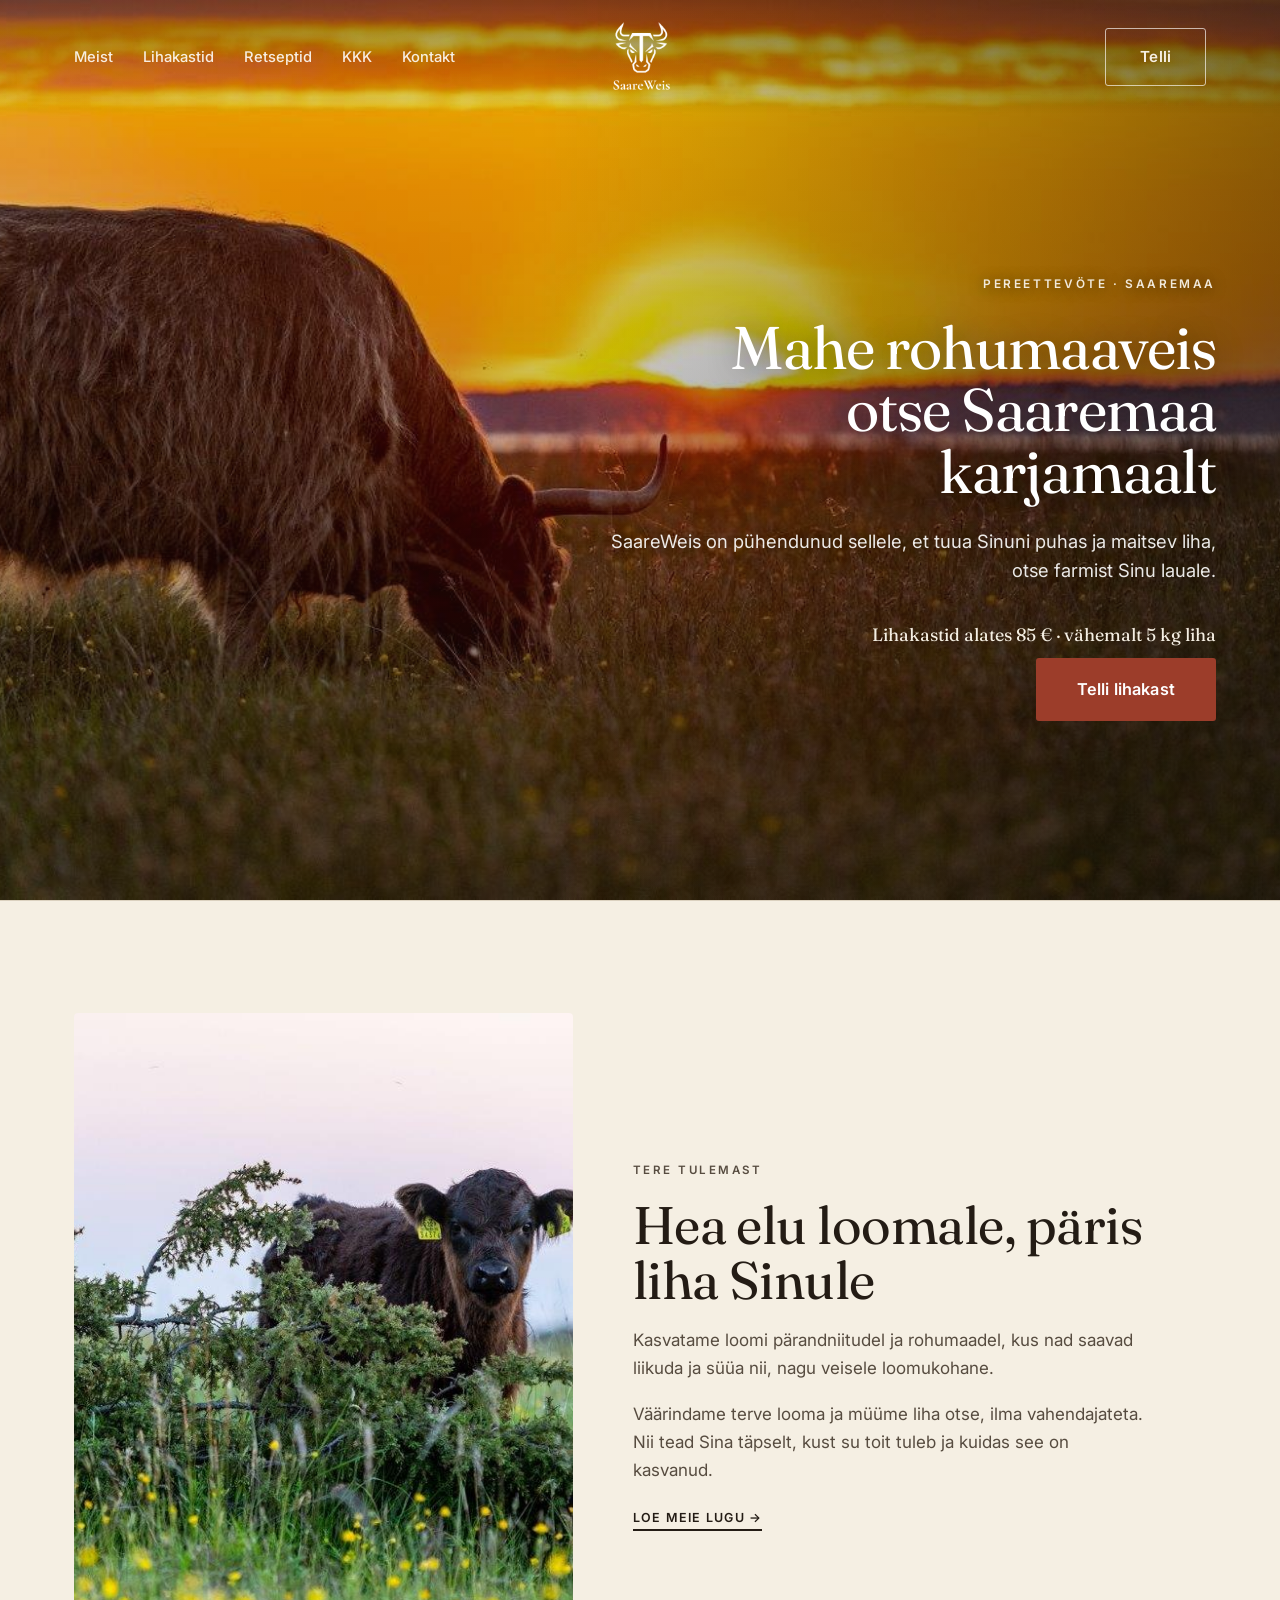
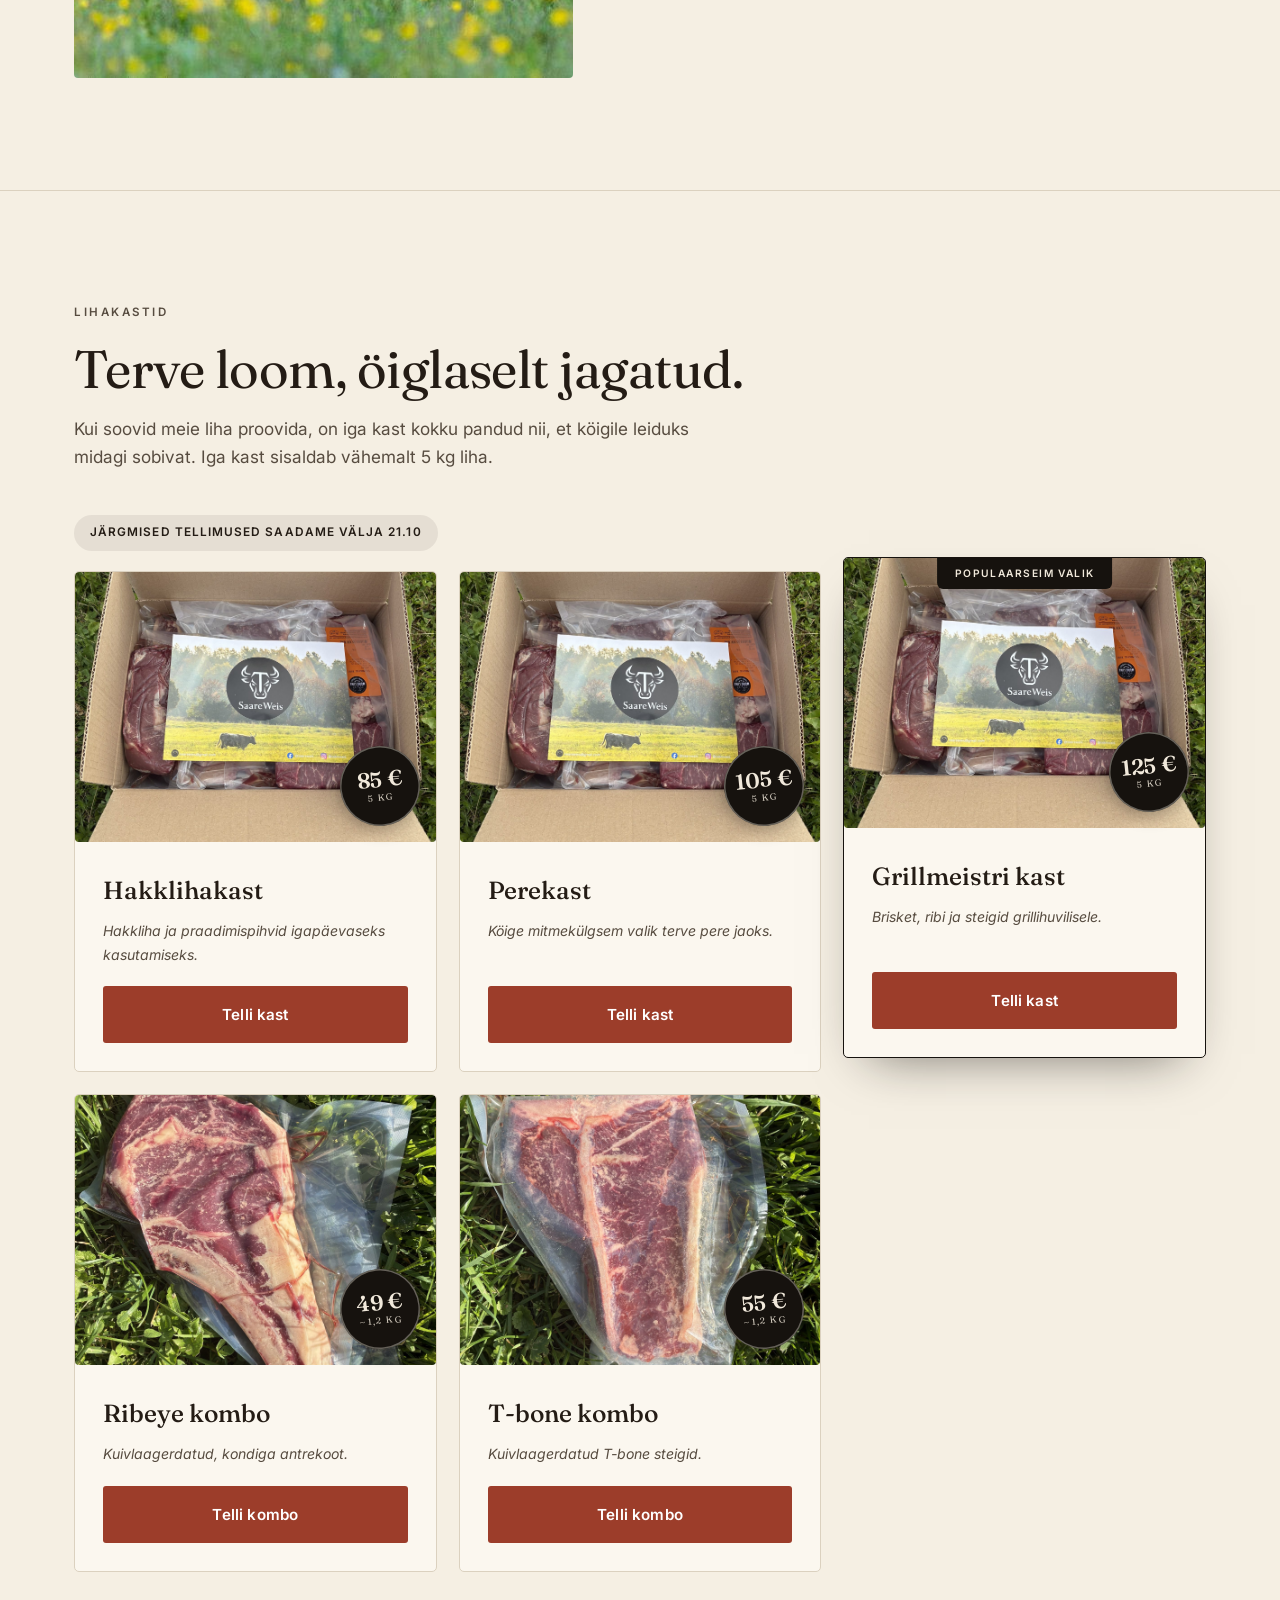
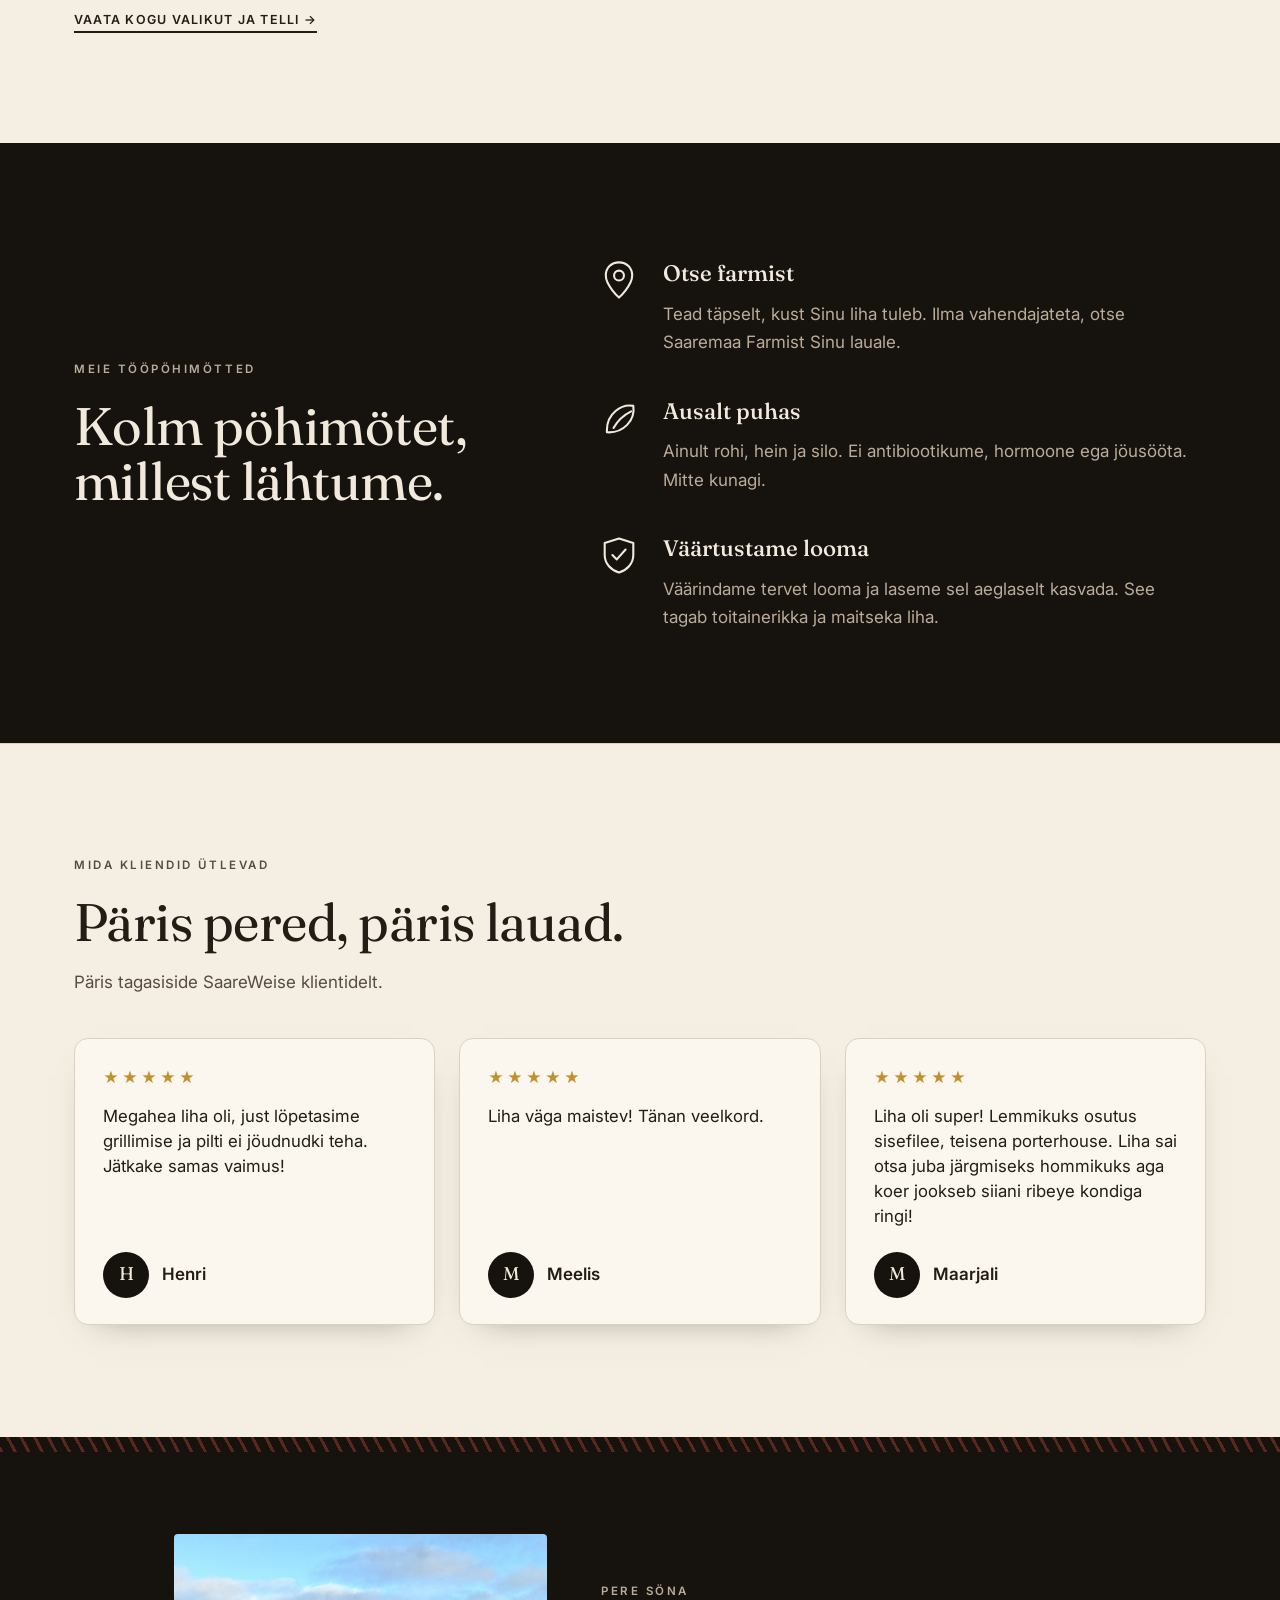
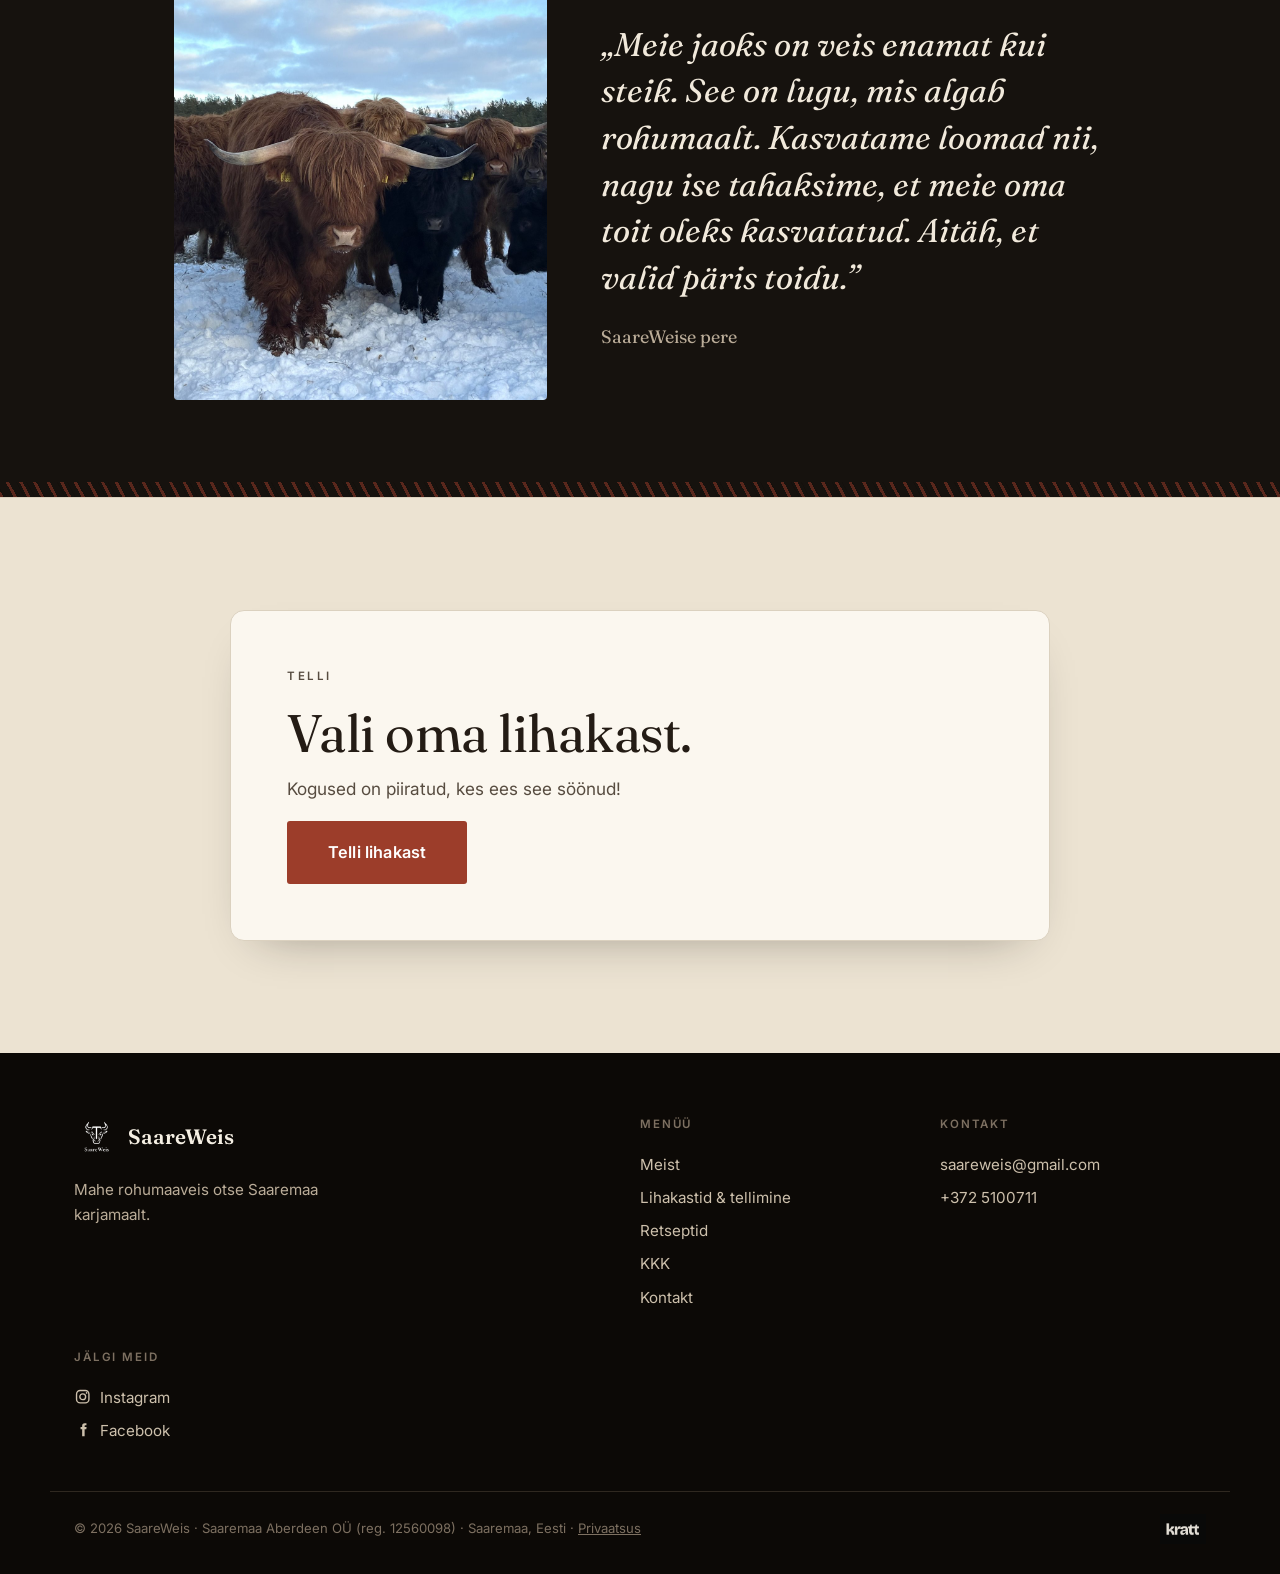
==== commit 7a69a7ce: "Tekstid: märksönad pealkirjadesse, superlatiiv ja pikad kriipsud välja Co-Authored-By: Claude Opus 5" ====
--- a/index.html
+++ b/index.html
@@ -18,9 +18,7 @@
   <meta property="og:title" content="Mahe veiseliha otse talust · SaareWeis rohumaaveis Saaremaalt">
   <meta property="og:description" content="Mahe rohumaaveise liha Saaremaa pereettevöttelt. Lihakastid alates 85 €, vähemalt 5 kg. Tarne üle Eesti.">
   <meta property="og:url" content="https://saareweis.com.ee/">
-  <meta property="og:image" content="https://saareweis.com.ee/images/og-image.jpg">
-  <meta property="og:image:width" content="1200">
-  <meta property="og:image:height" content="630">
+  <meta property="og:image" content="https://saareweis.com.ee/images/logo.png">
   <link rel="canonical" href="https://saareweis.com.ee/">
   <link rel="preconnect" href="https://fonts.googleapis.com">
   <link rel="preconnect" href="https://fonts.gstatic.com" crossorigin>
@@ -75,7 +73,7 @@
       </div>
       <div class="story__text">
         <p class="eyebrow eyebrow--accent">Tere tulemast</p>
-        <h2 class="section__title">Parim elu loomale, parim liha Sinule</h2>
+        <h2 class="section__title">Hea elu loomale, päris liha Sinule</h2>
         <p>
           Kasvatame loomi pärandniitudel ja rohumaadel, kus nad saavad liikuda ja süüa nii,
           nagu veisele loomukohane.
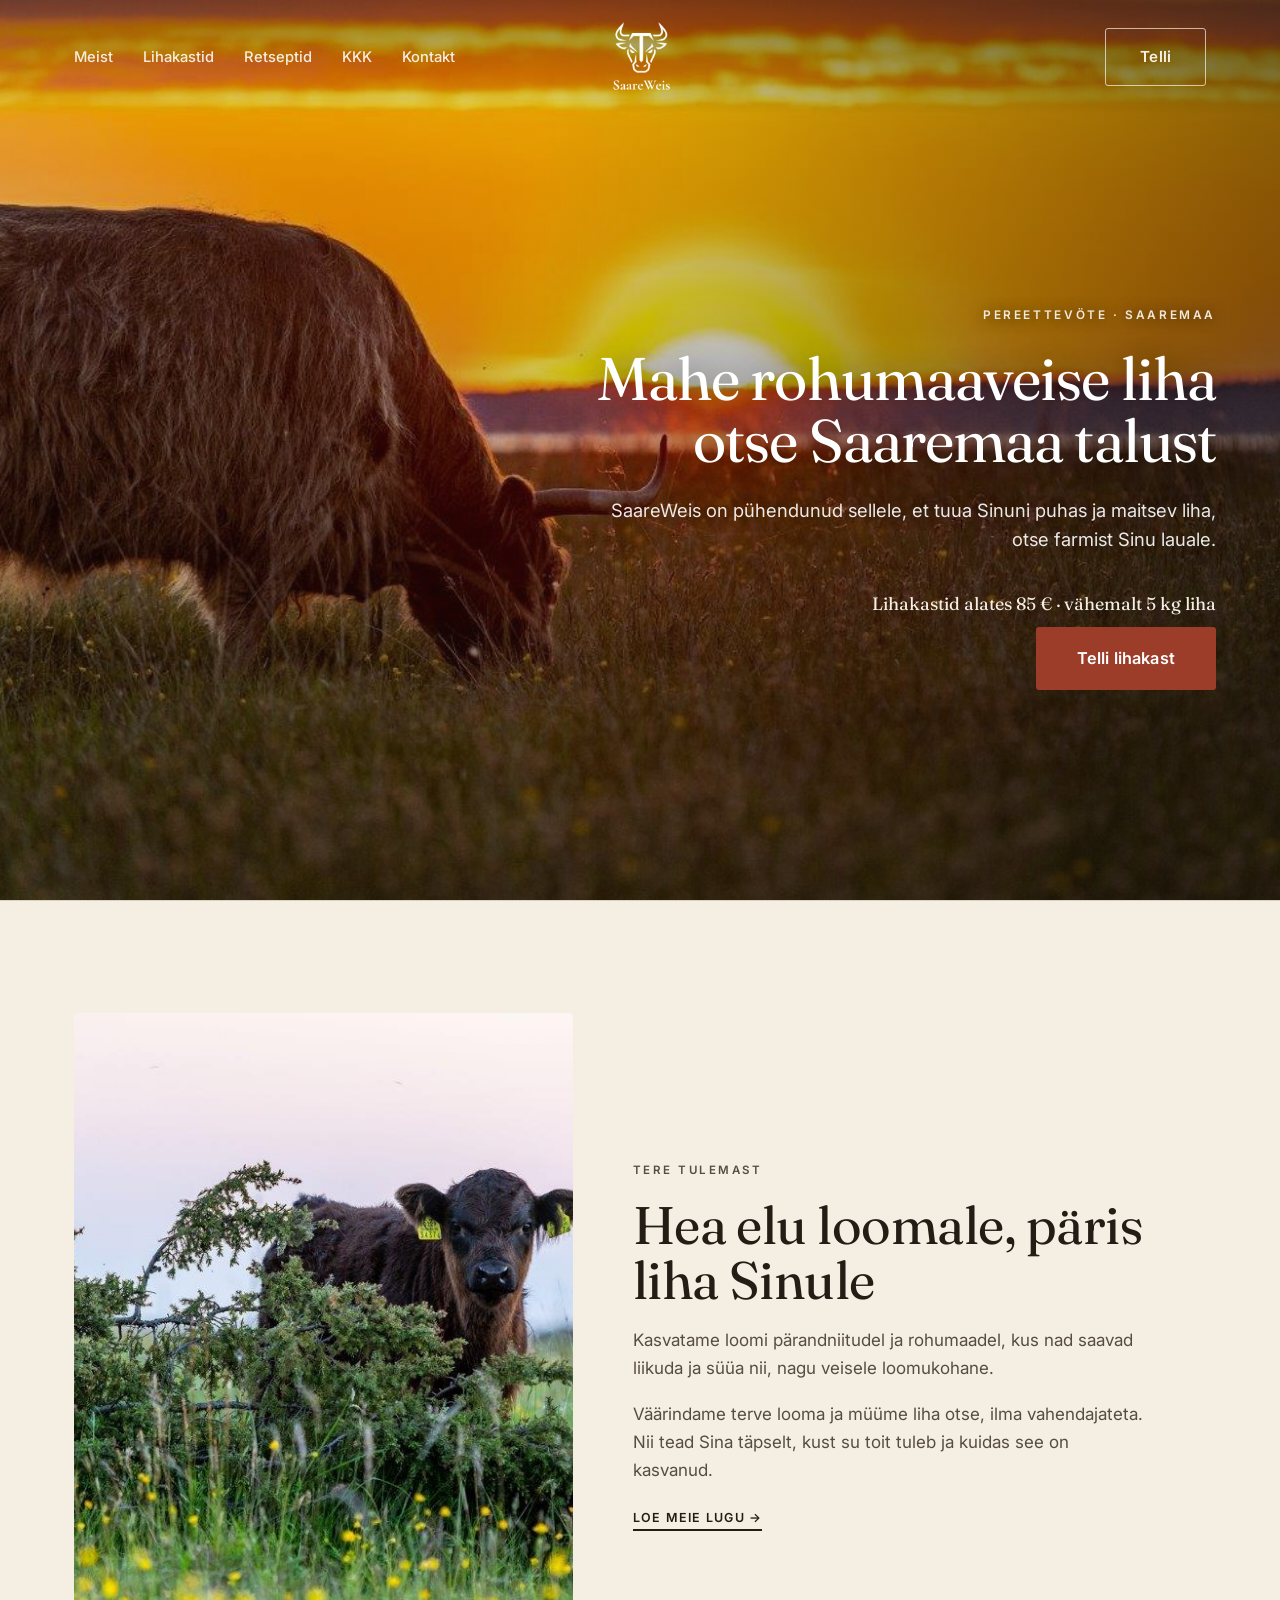
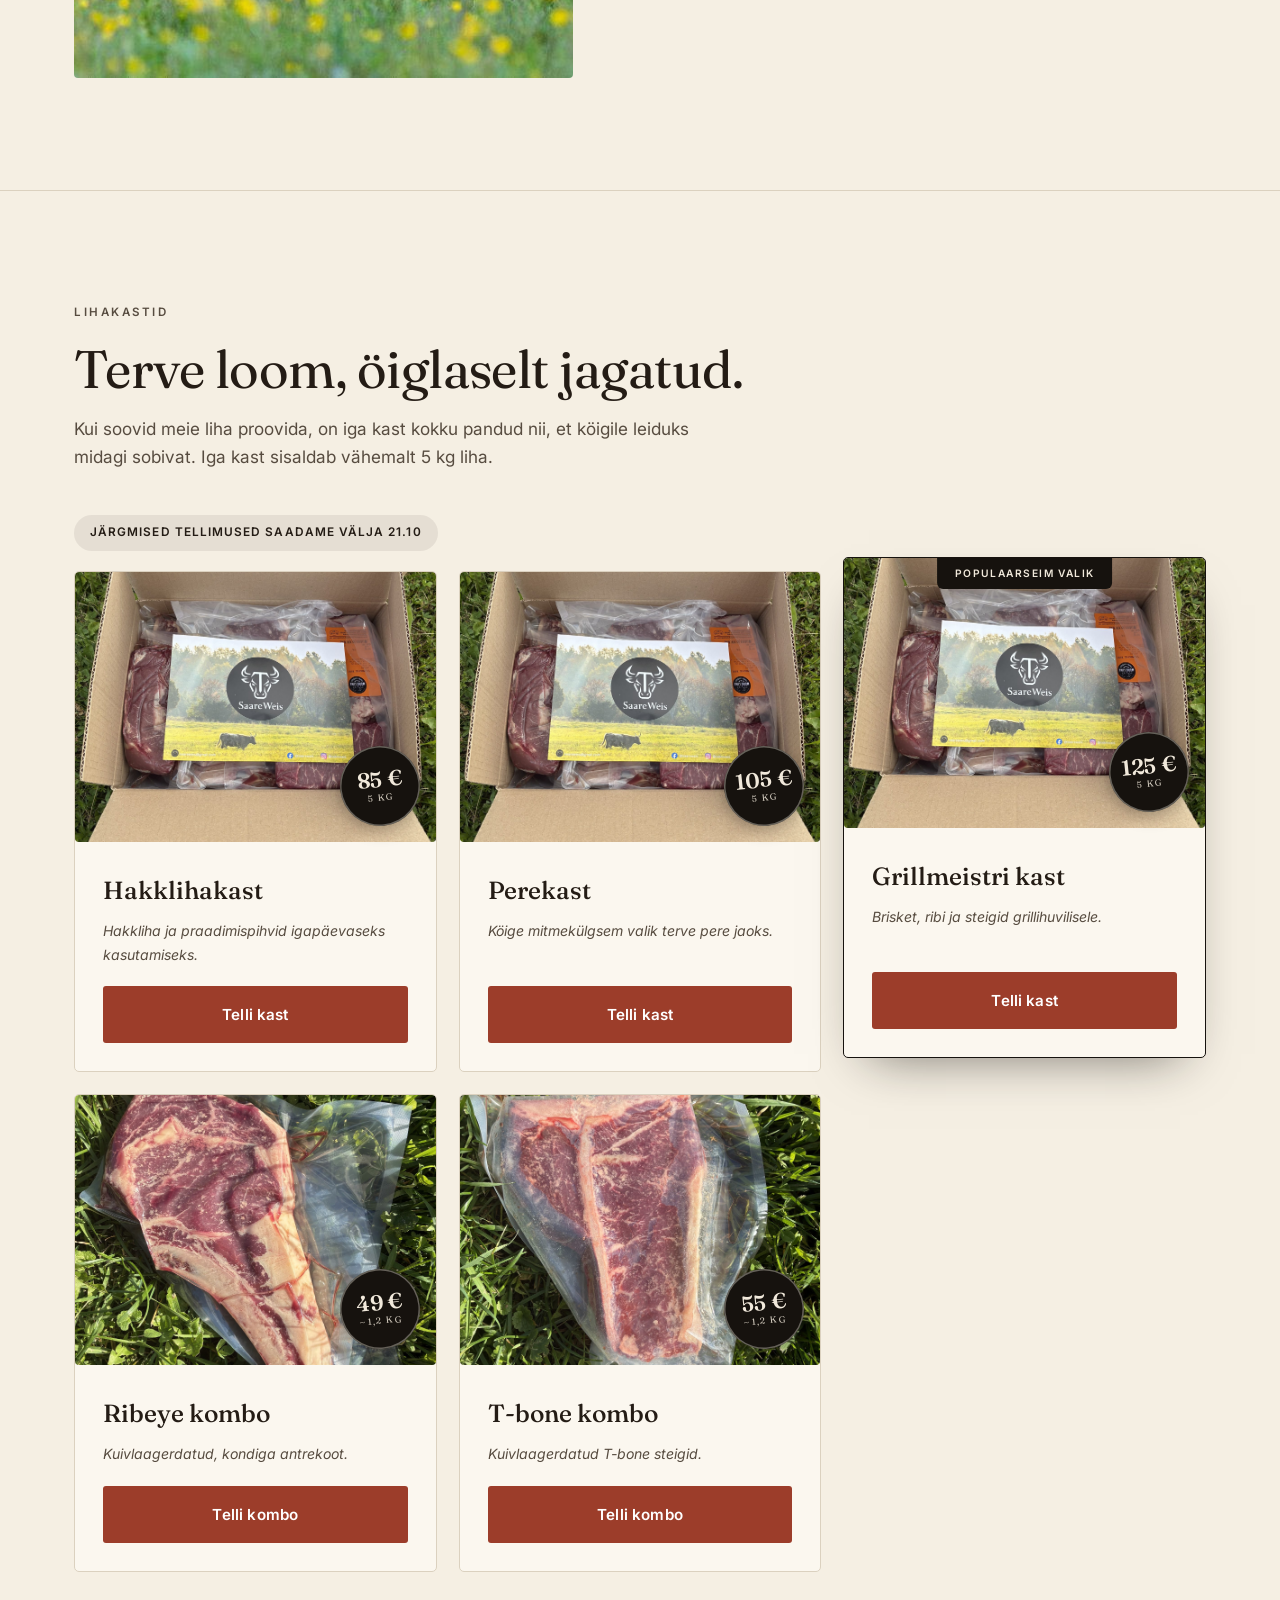
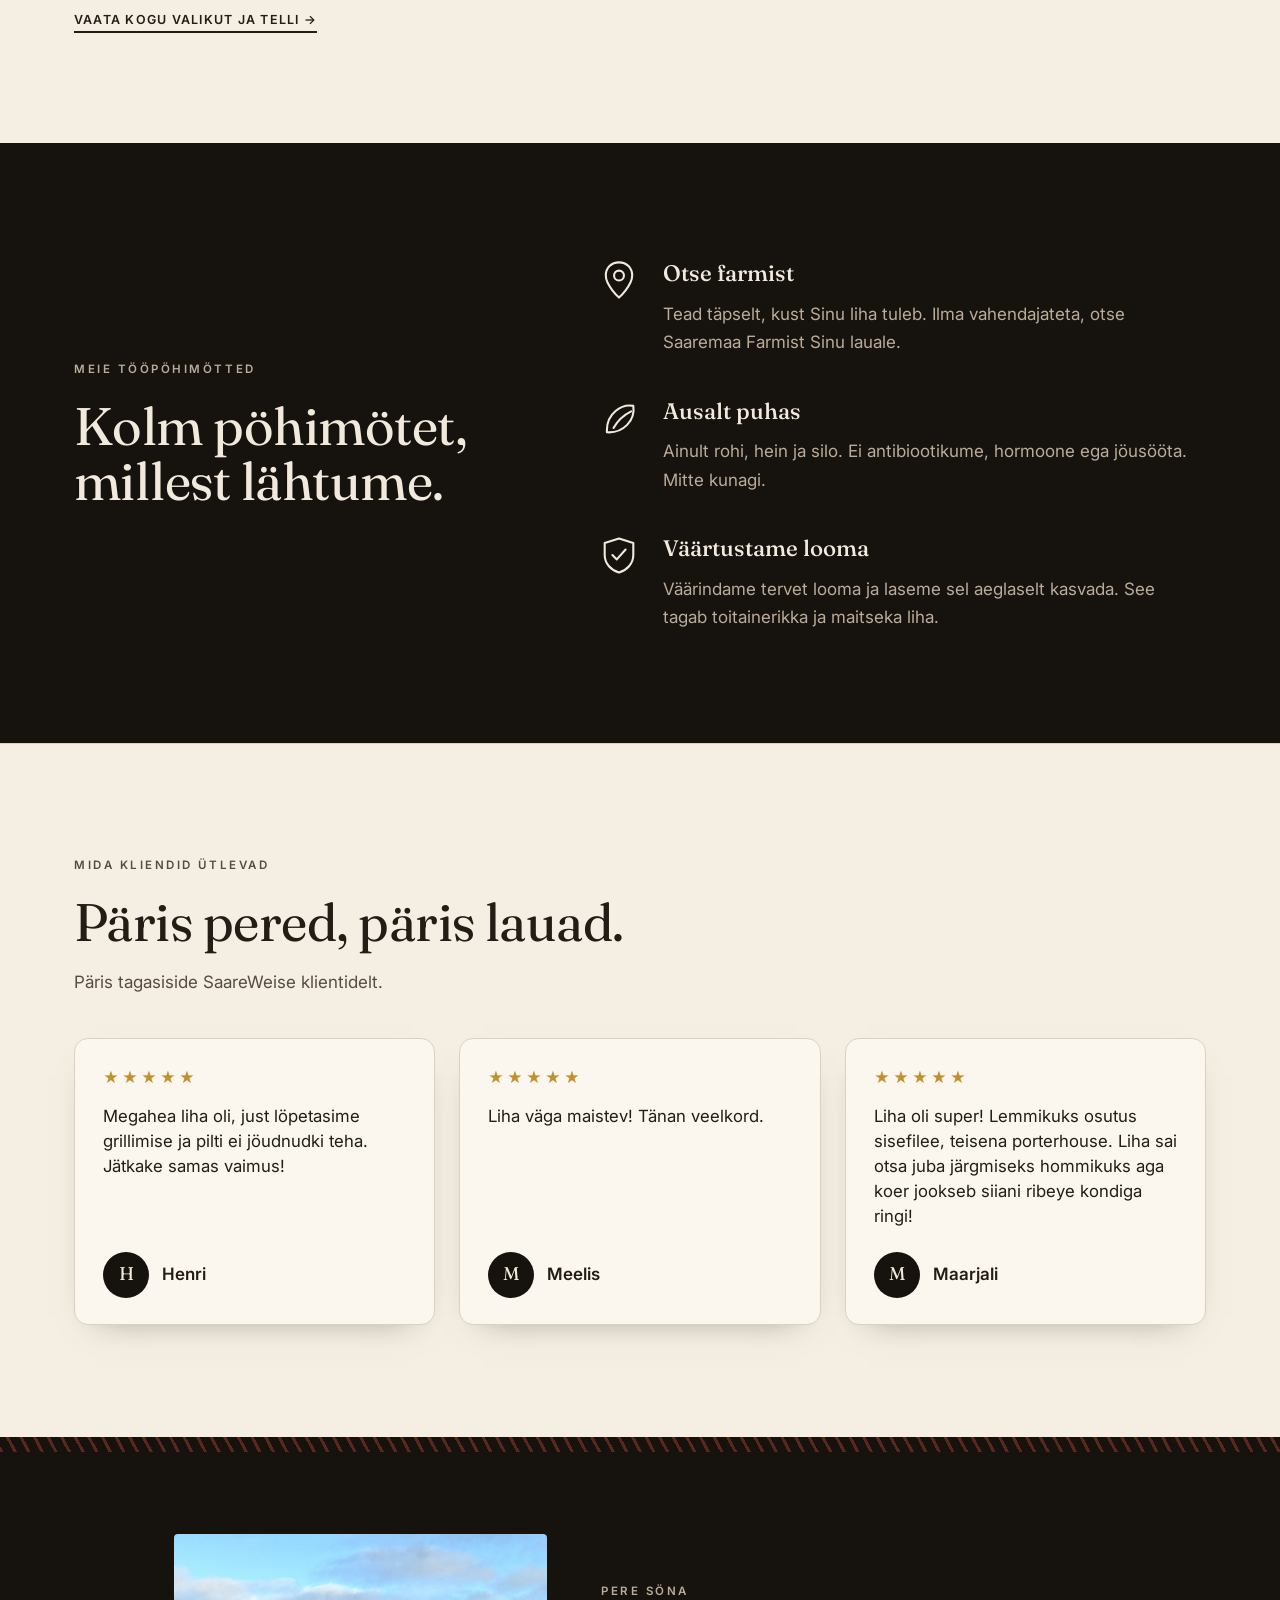
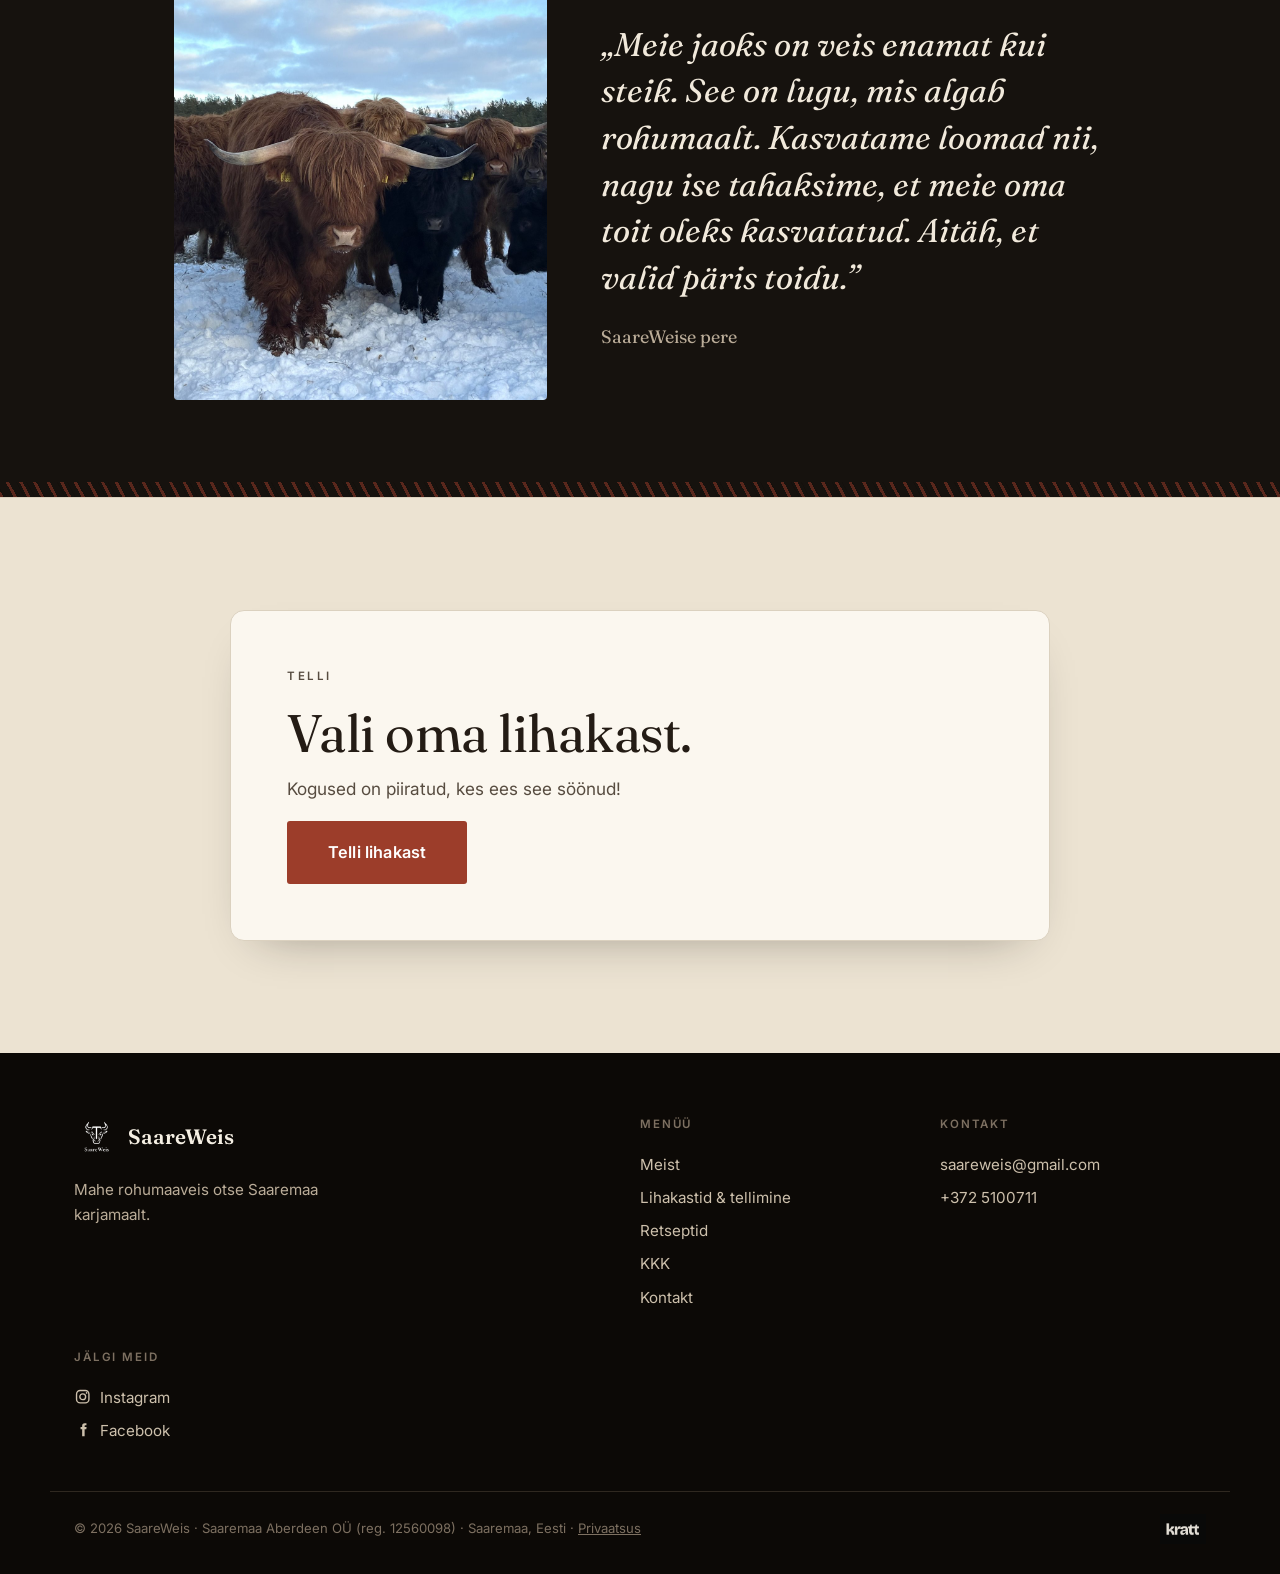
==== commit a43c4964: "Avalehe H1: märksönad veiseliha + otse talust Co-Authored-By: Claude Opus 5.5 <noreply@anthropic.com" ====
--- a/index.html
+++ b/index.html
@@ -53,7 +53,7 @@
     <div class="hero__overlay" aria-hidden="true"></div>
     <div class="hero__content">
       <p class="hero__eyebrow">Pereettevöte · Saaremaa</p>
-      <h1 class="hero__title">Mahe rohumaaveis<br>otse Saaremaa karjamaalt</h1>
+      <h1 class="hero__title">Mahe rohumaaveise liha<br>otse Saaremaa talust</h1>
       <p class="hero__sub">
         SaareWeis on pühendunud sellele, et tuua Sinuni puhas ja maitsev liha,
         otse farmist Sinu lauale.
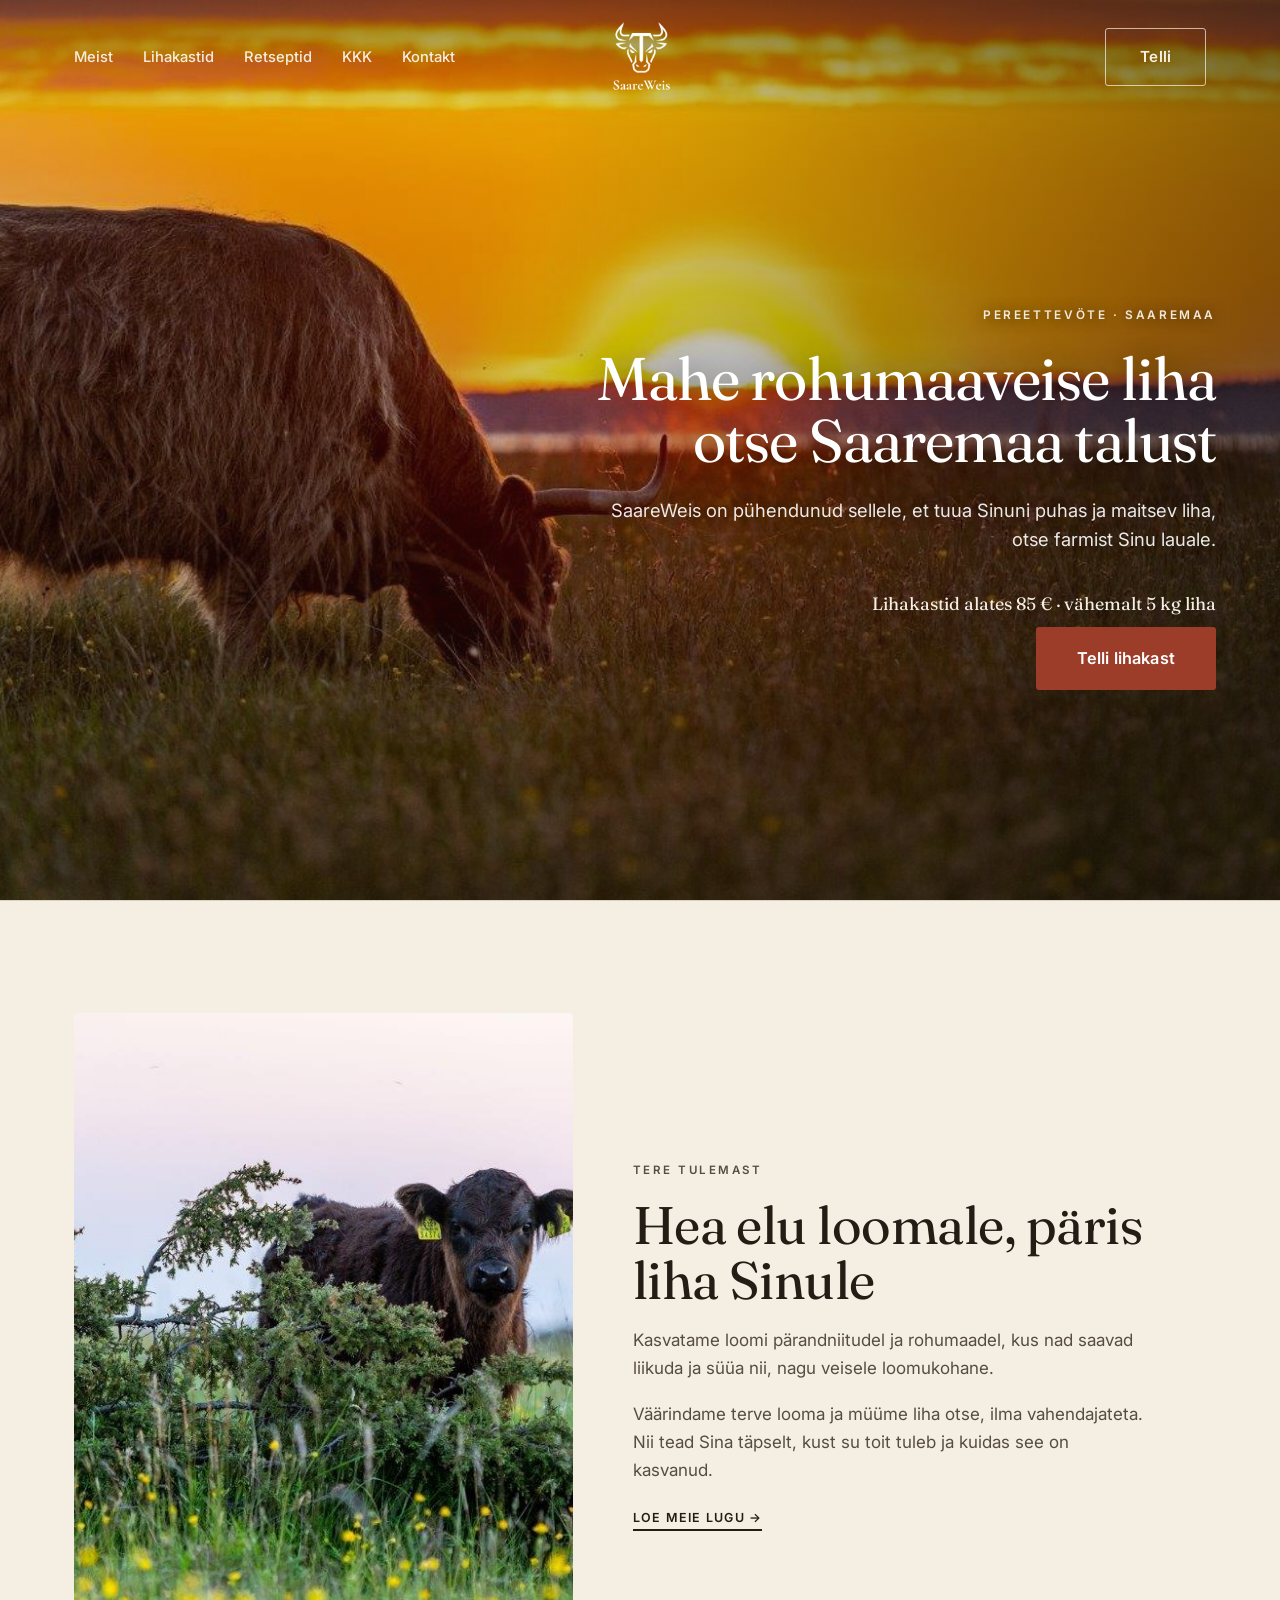
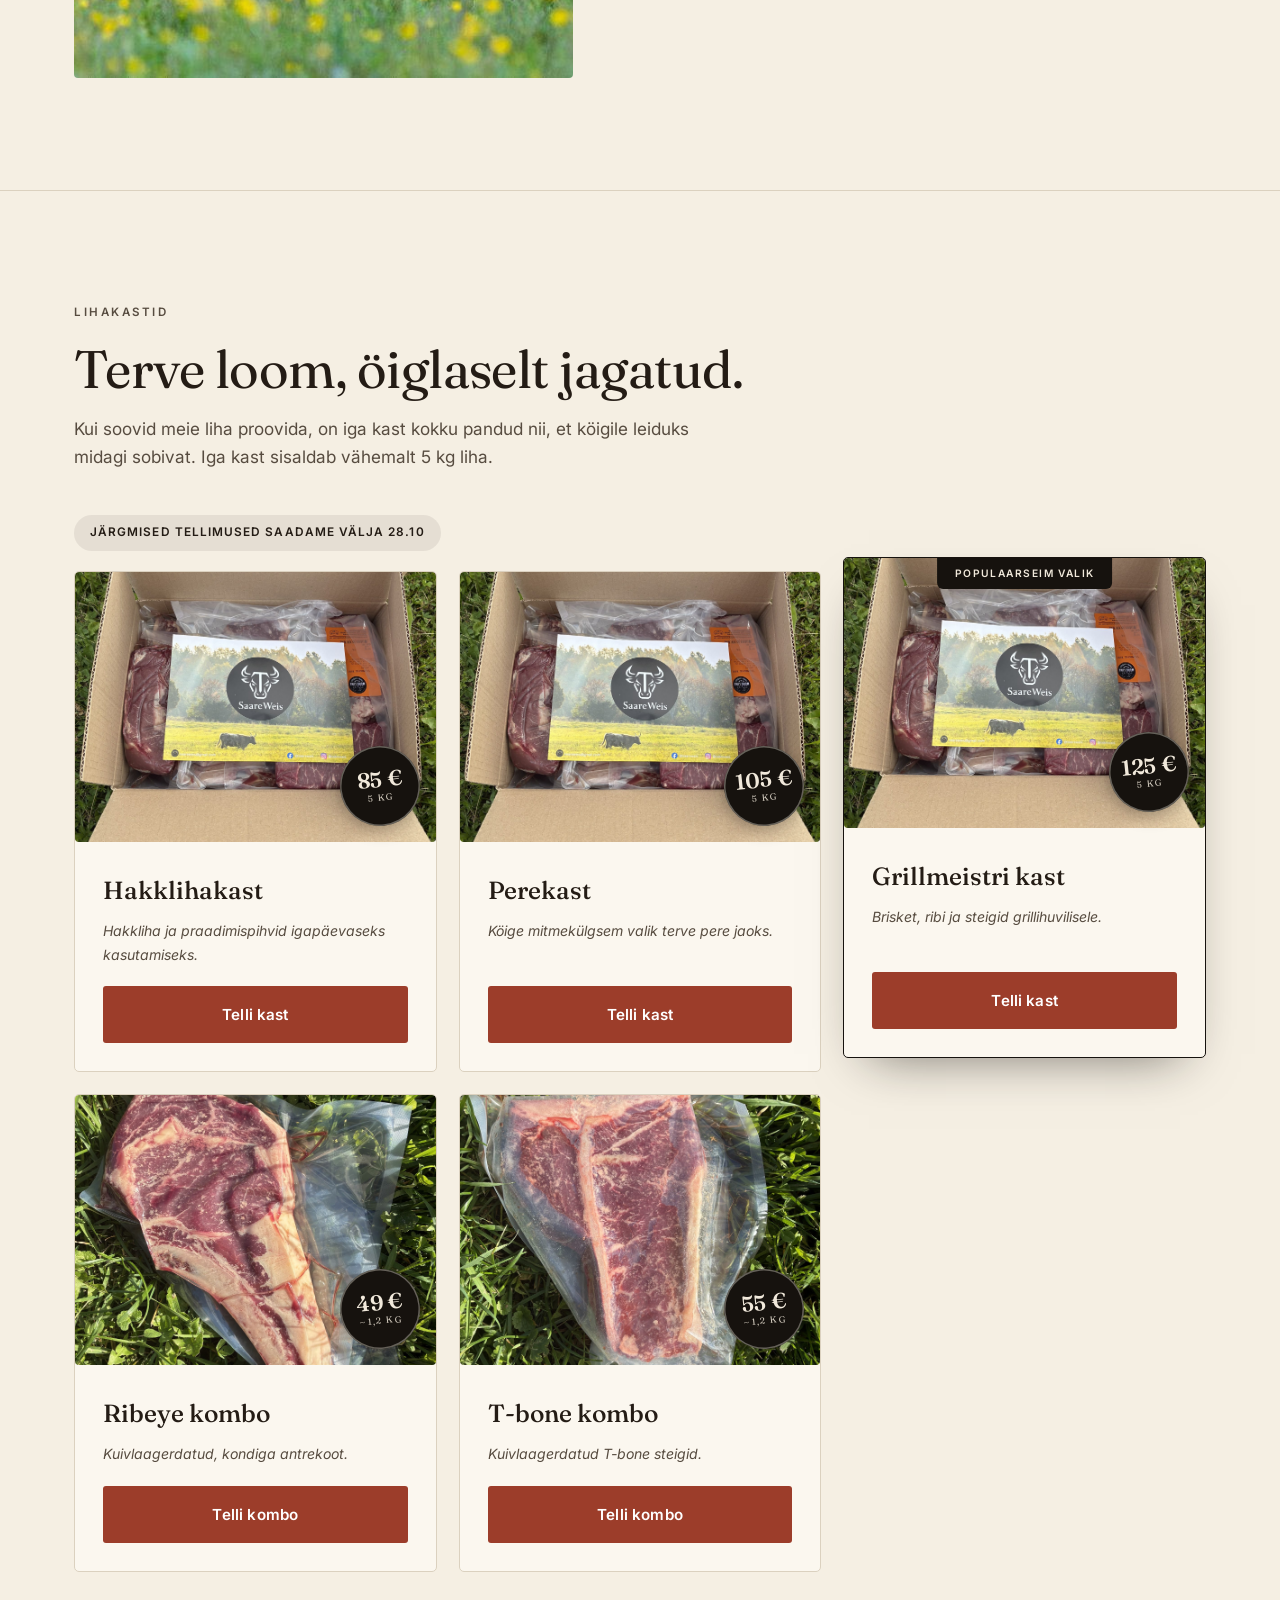
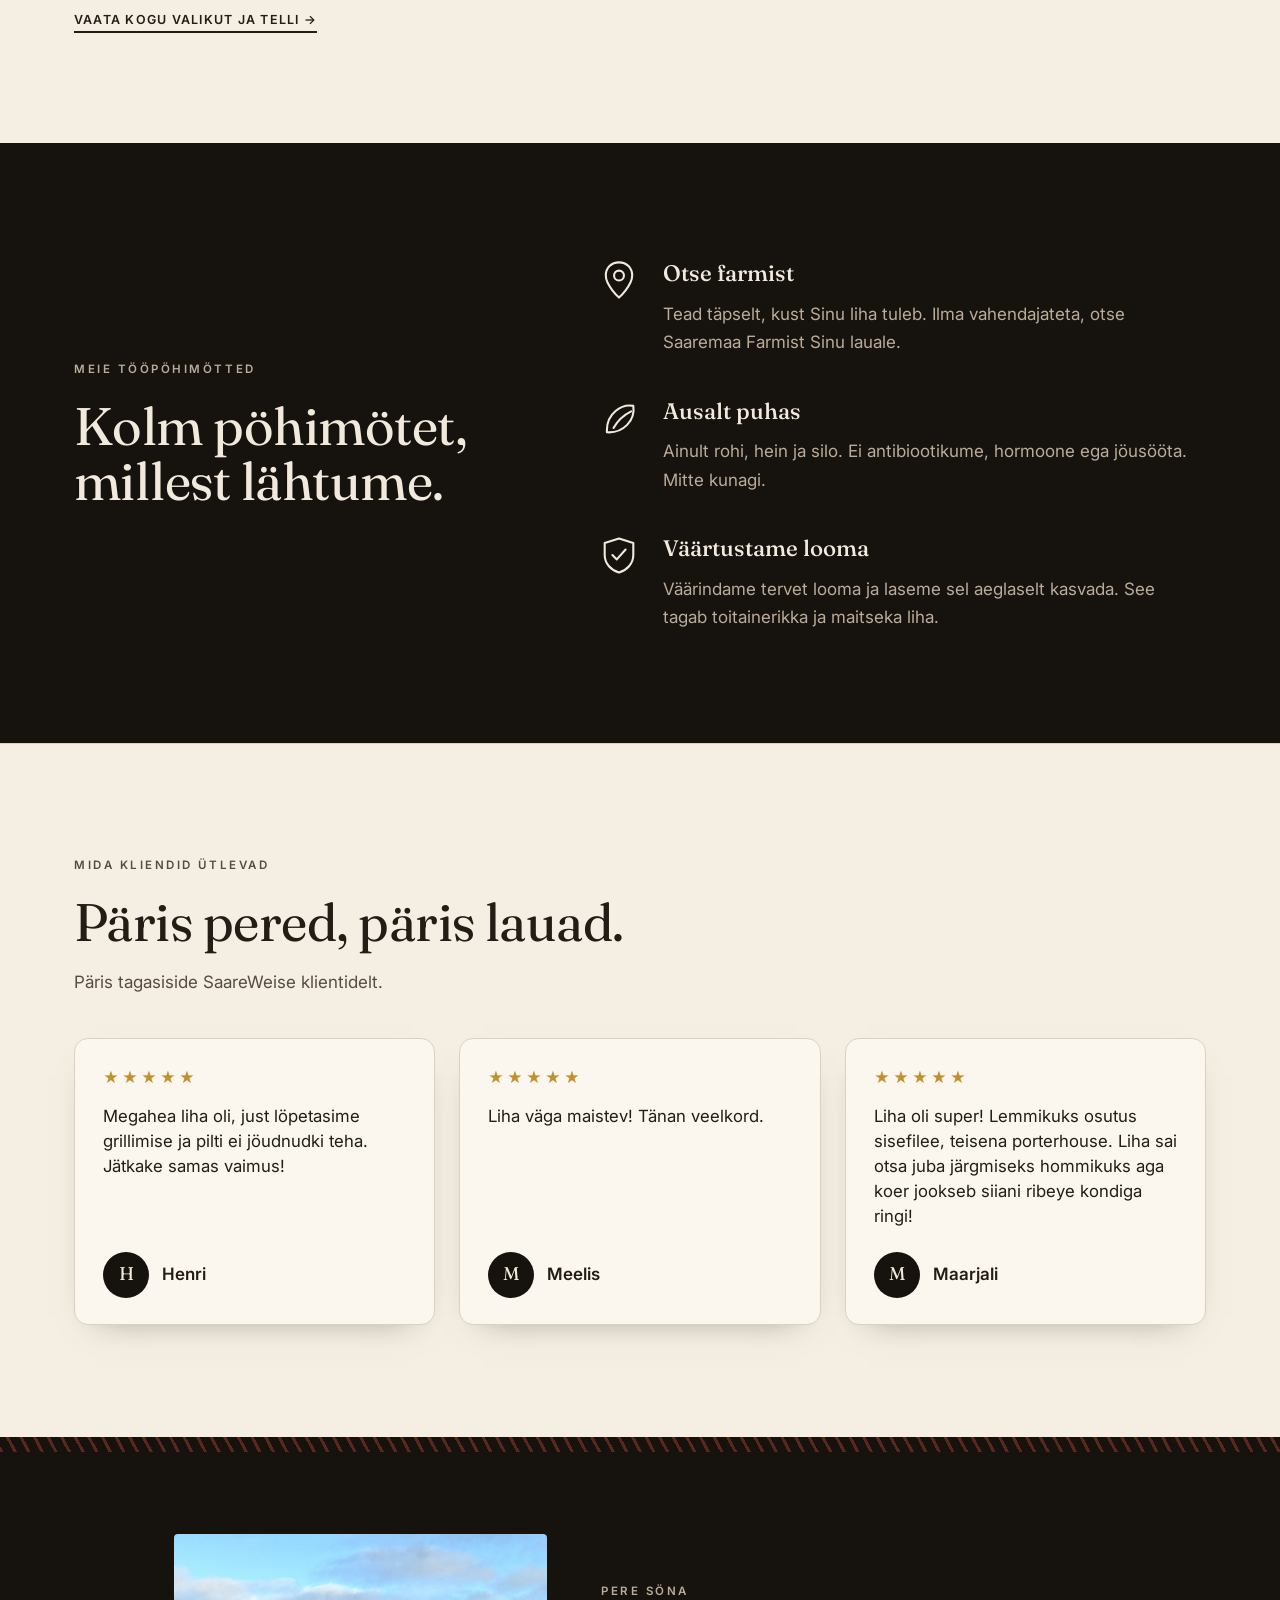
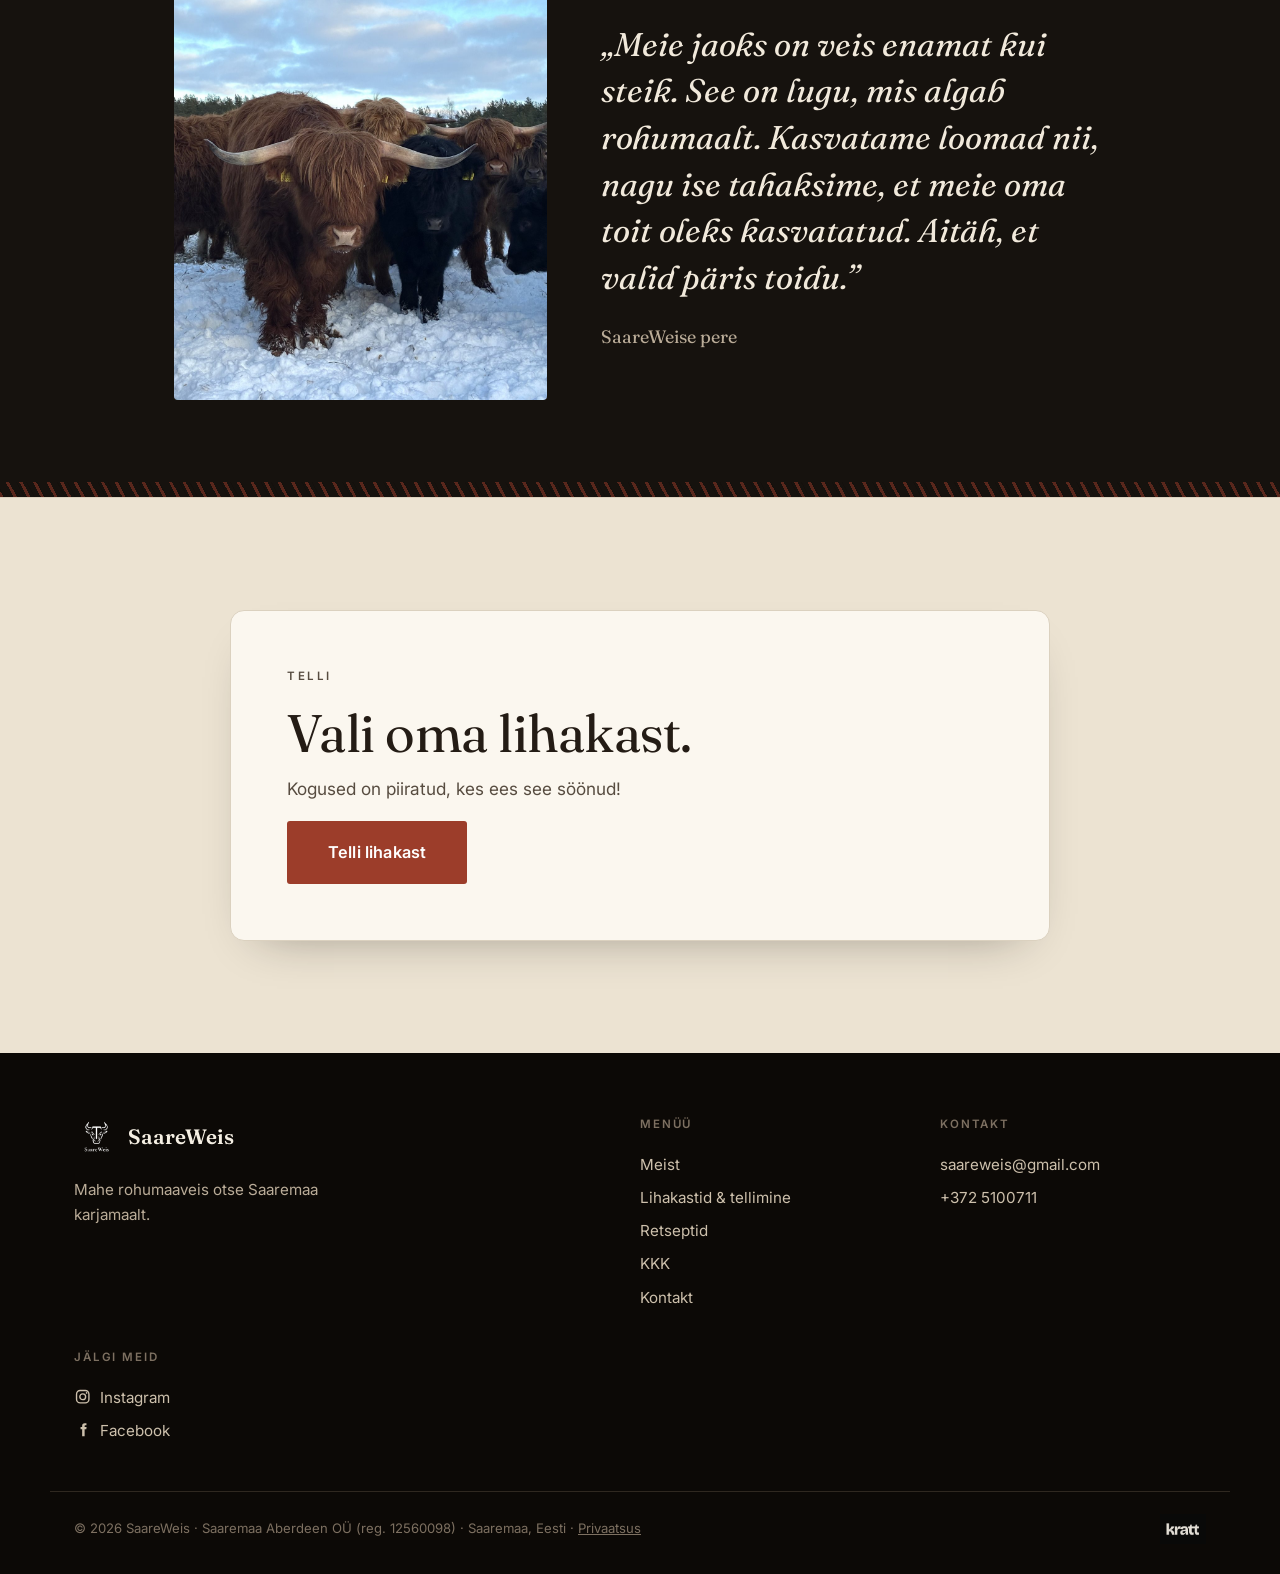
==== commit 3712c7f6: "Uuenda järgmise ringi kuupäeva silt 21.10 -> 28.10 Co-Authored-By: Claude Sonnet 5 <noreply@anthropi" ====
--- a/index.html
+++ b/index.html
@@ -96,7 +96,7 @@
         Kui soovid meie liha proovida, on iga kast kokku pandud nii, et köigile leiduks midagi sobivat.
         Iga kast sisaldab vähemalt 5&nbsp;kg liha.
       </p>
-      <span class="batch-badge">Järgmised tellimused saadame välja 21.10</span>
+      <span class="batch-badge">Järgmised tellimused saadame välja 28.10</span>
       <div class="boxes">
         <article class="box">
           <div class="box__media">
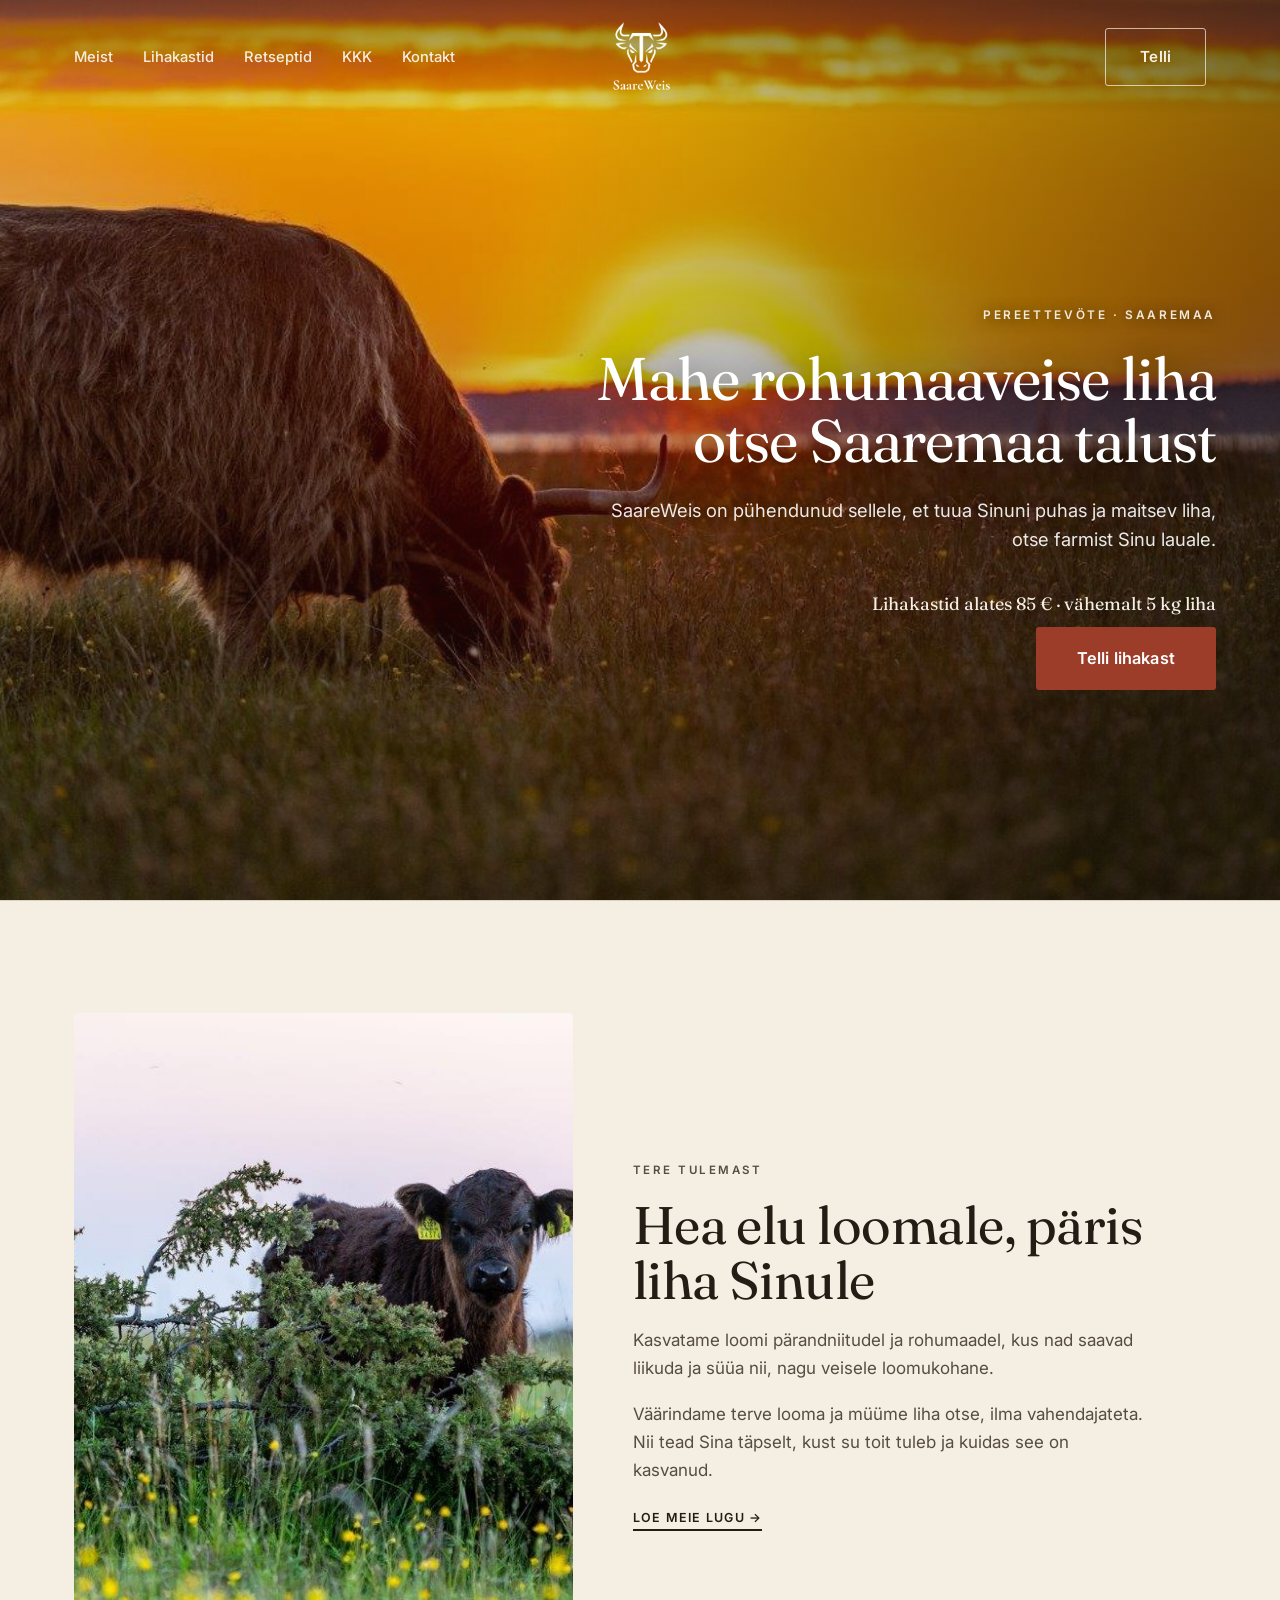
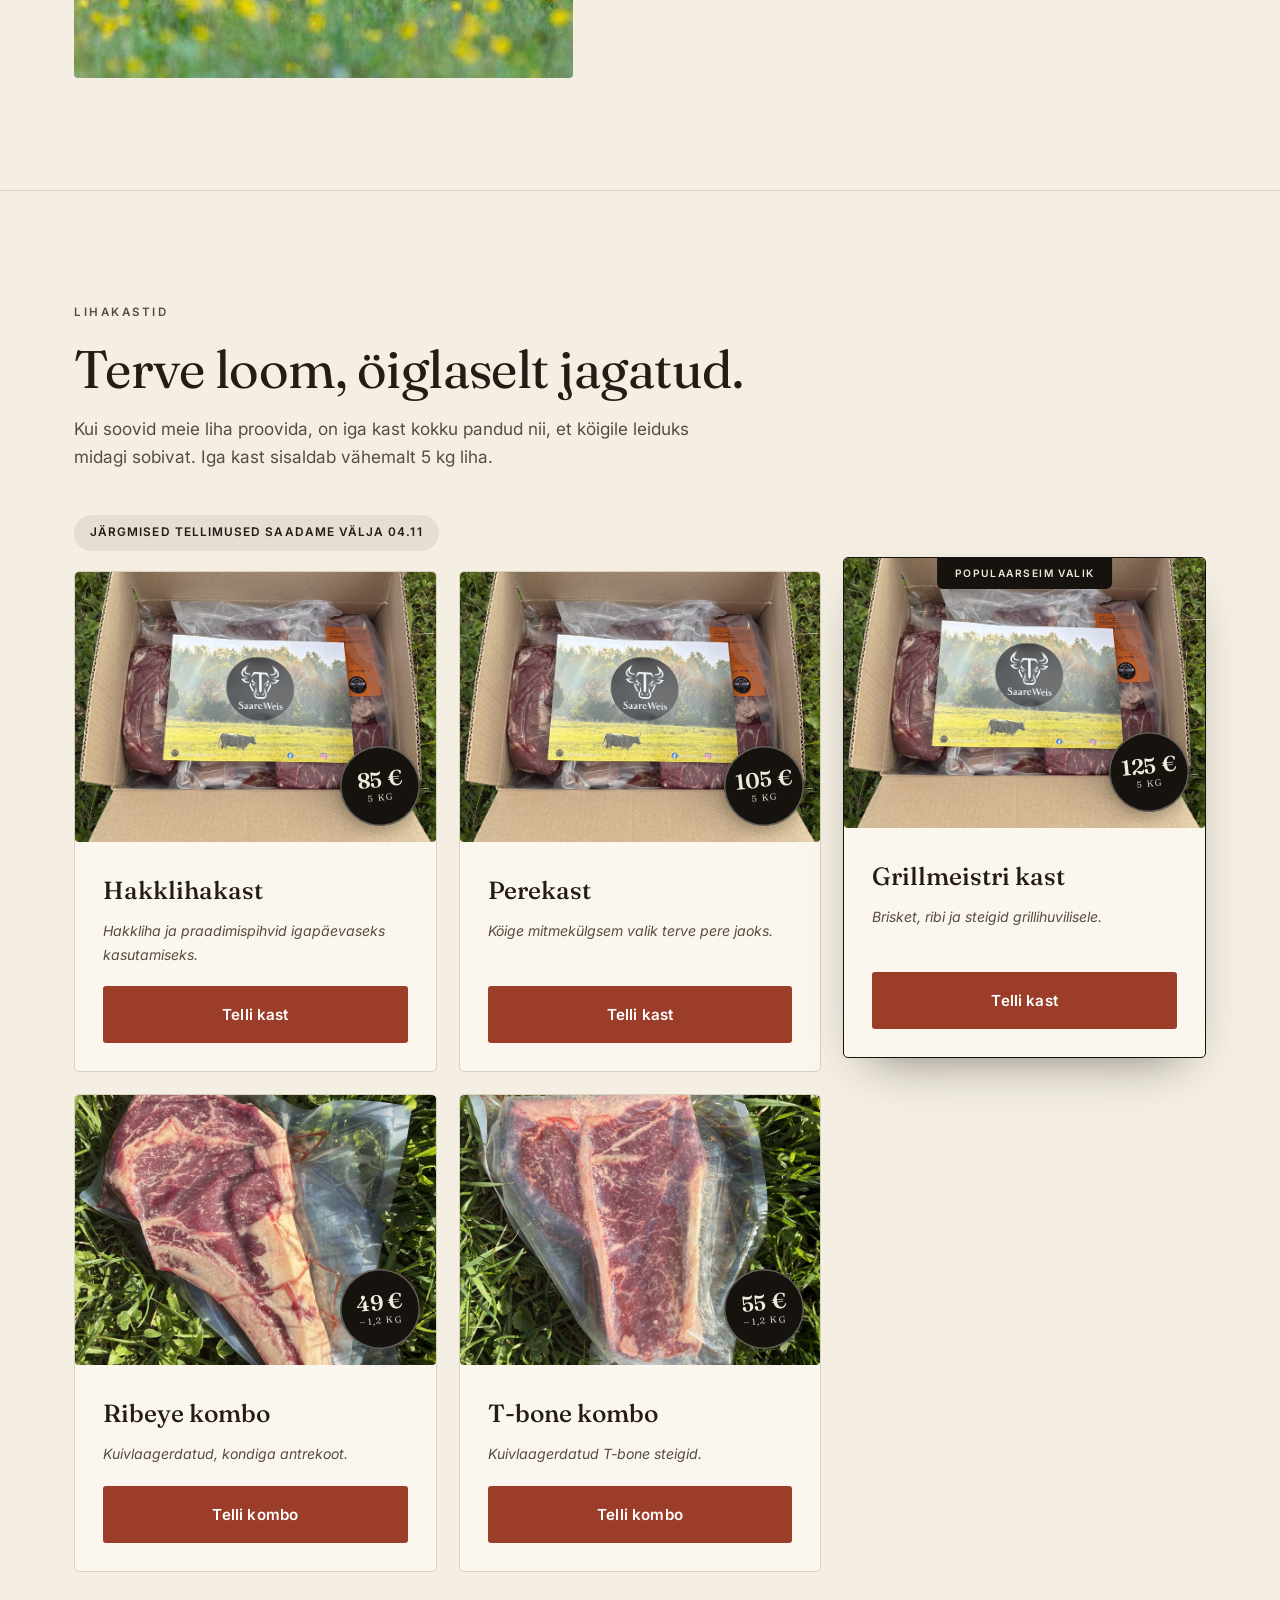
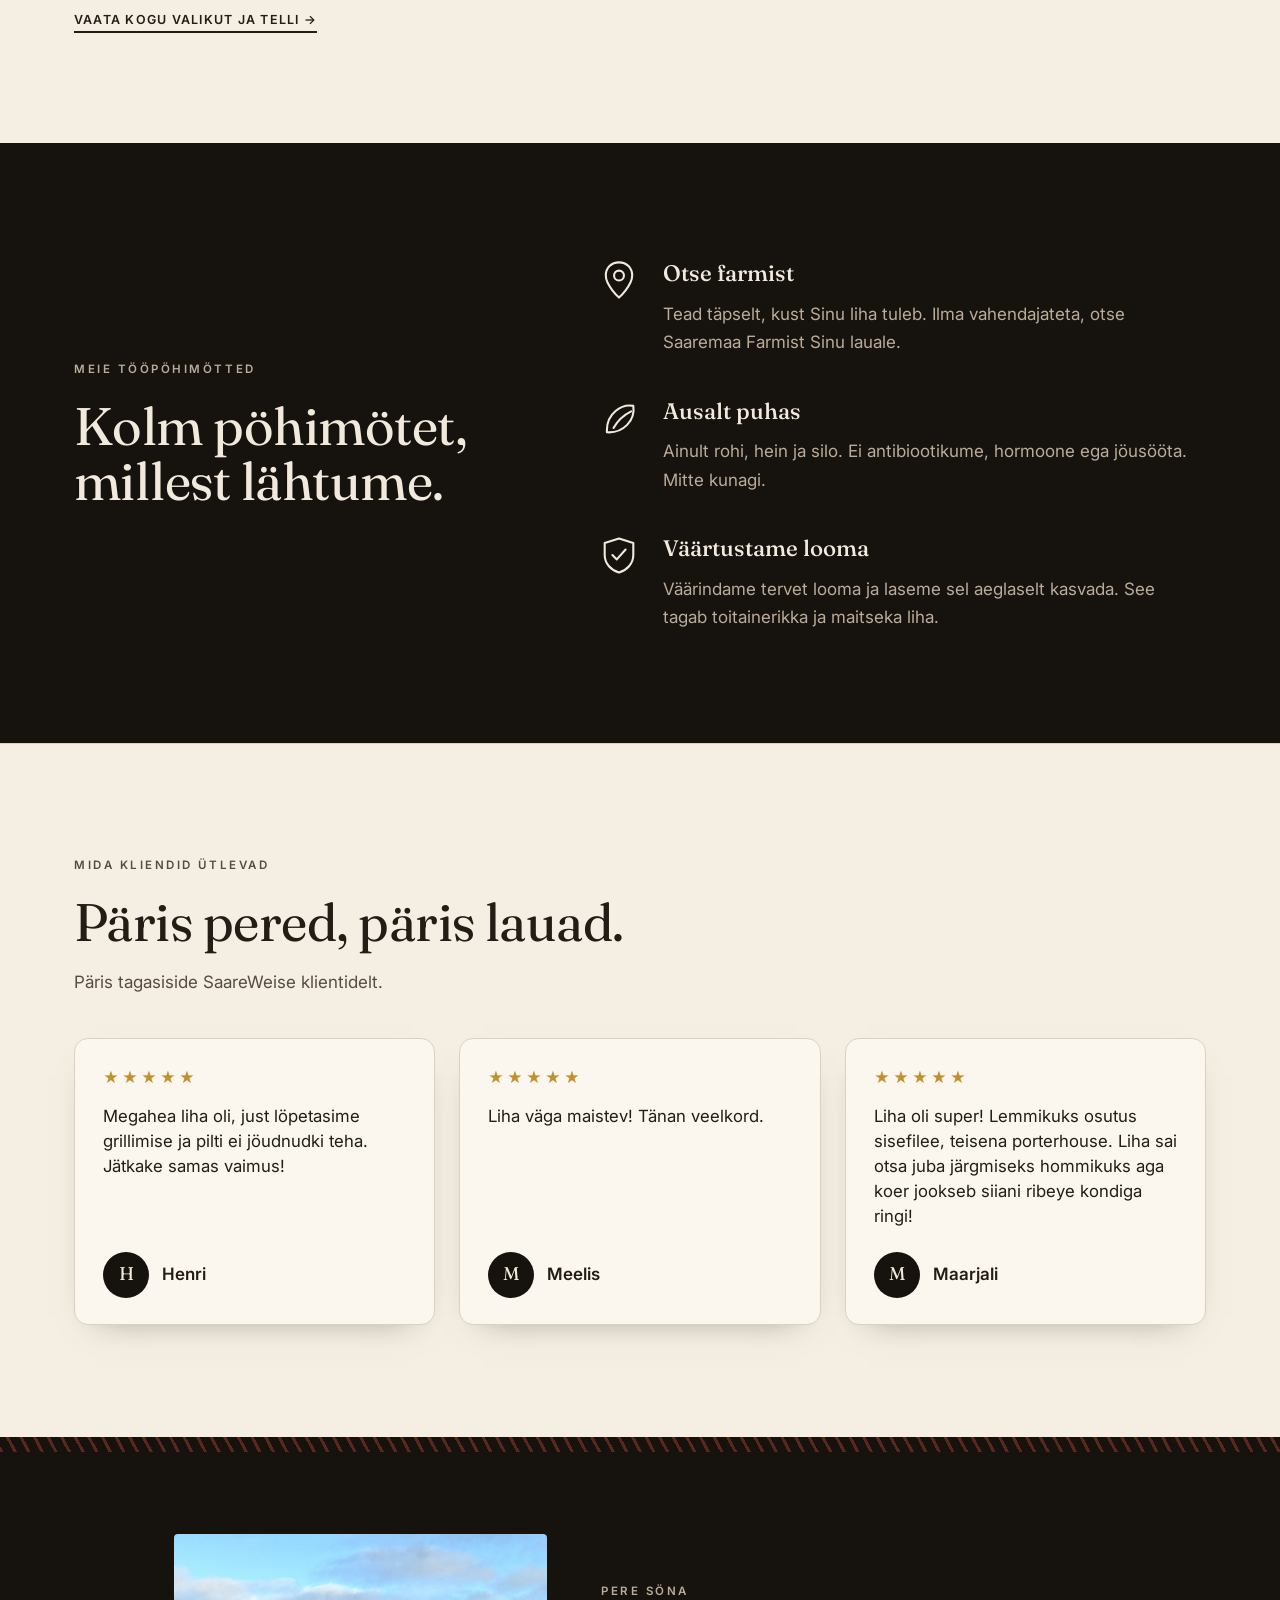
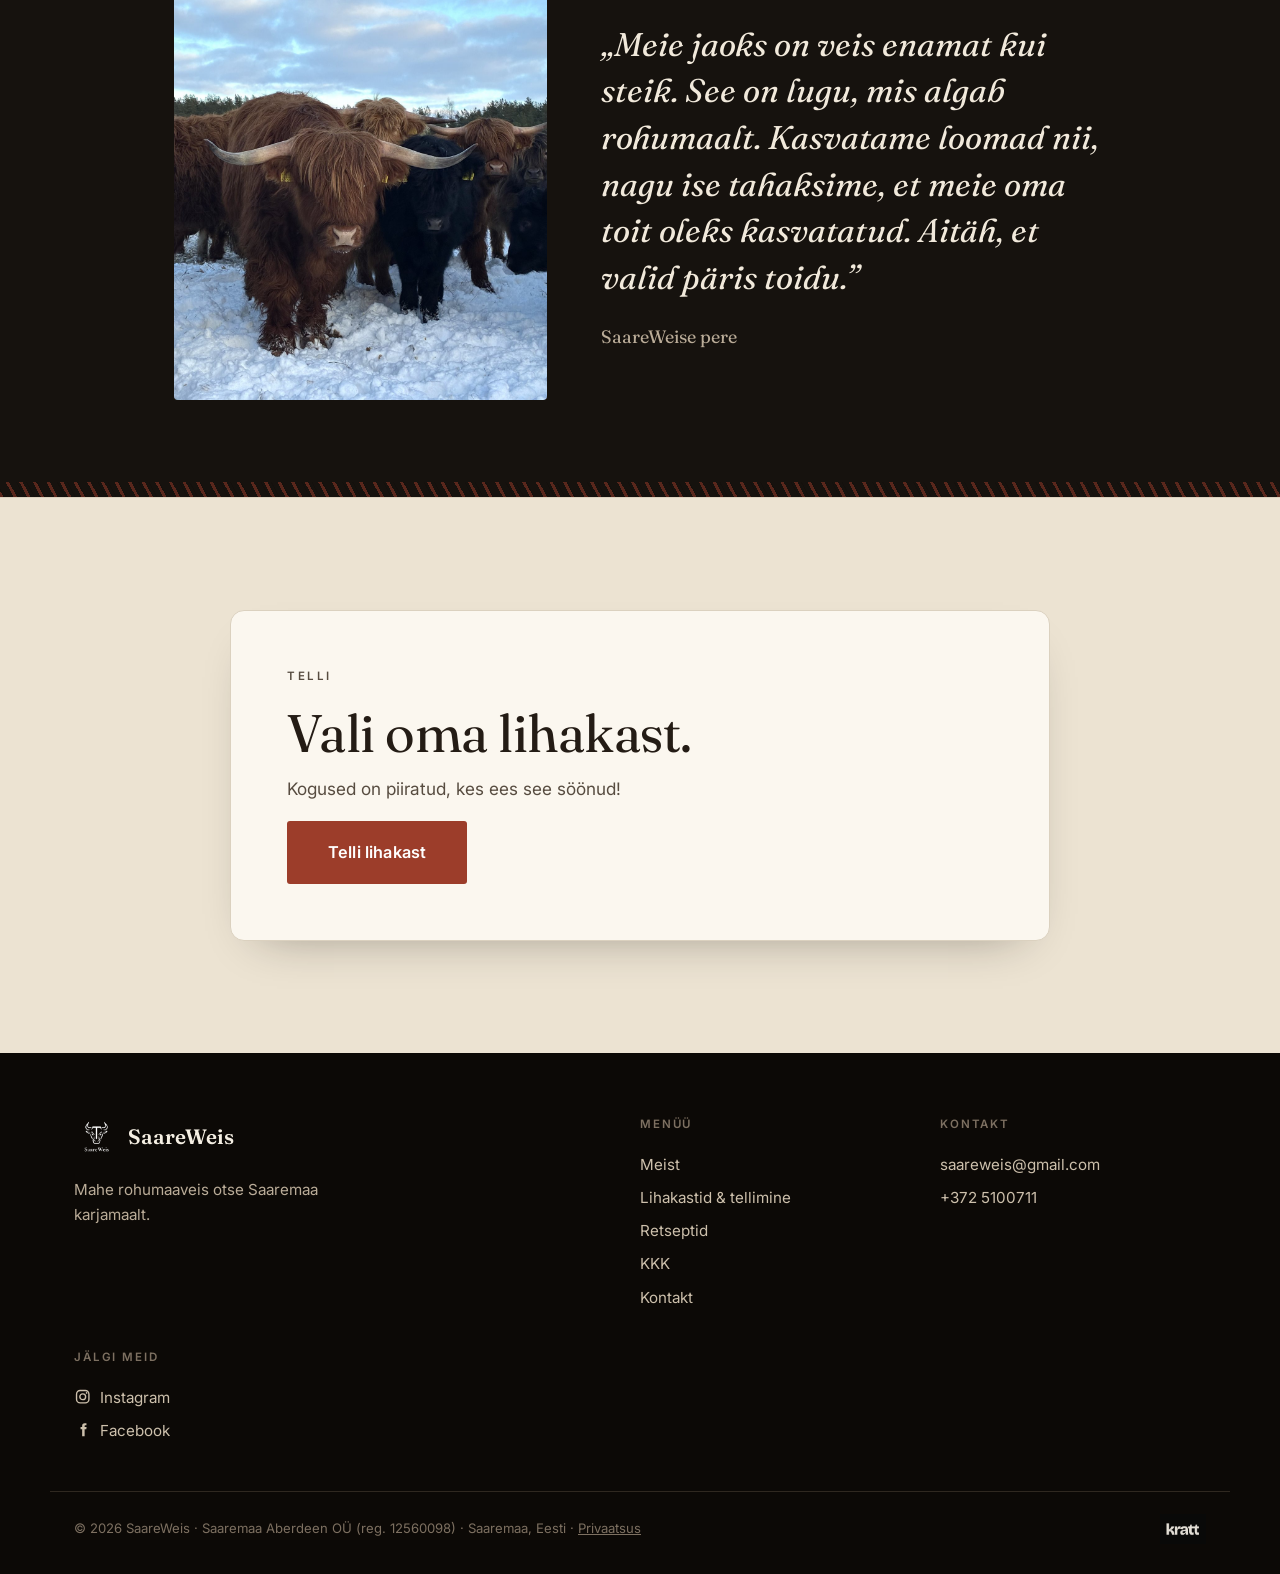
==== commit e38ed799: "Väljasaatmise kuupäev 28.10 → 04.11 Co-Authored-By: Claude Opus 5.5 <noreply@anthropic.com> Claude-S" ====
--- a/index.html
+++ b/index.html
@@ -96,7 +96,7 @@
         Kui soovid meie liha proovida, on iga kast kokku pandud nii, et köigile leiduks midagi sobivat.
         Iga kast sisaldab vähemalt 5&nbsp;kg liha.
       </p>
-      <span class="batch-badge">Järgmised tellimused saadame välja 28.10</span>
+      <span class="batch-badge">Järgmised tellimused saadame välja 04.11</span>
       <div class="boxes">
         <article class="box">
           <div class="box__media">
--- a/css/style.css
+++ b/css/style.css
@@ -314,6 +314,11 @@
 .recipe-details__grid { display: grid; gap: 8px 44px; }
 @media (min-width: 720px) { .recipe-details__grid { grid-template-columns: 1fr 1fr; } }
 .recipe-details__inner h3 { font-family: var(--serif); font-weight: 500; font-size: 1.15rem; margin: 0 0 10px; }
+.recipe__part {
+  font-family: var(--serif); font-weight: 600; font-size: 1.3rem; color: var(--tx-dark);
+  margin: 34px 0 6px; padding-top: 18px; border-top: 1px solid var(--line);
+}
+.recipe__part:first-of-type { margin-top: 20px; padding-top: 0; border-top: none; }
 
 /* ===== BRAND (jaluse logo+nimi) ===== */
 .brand { font-family: var(--serif); font-weight: 600; font-size: 1.3rem; color: var(--bone); display: inline-flex; align-items: center; gap: 10px; }
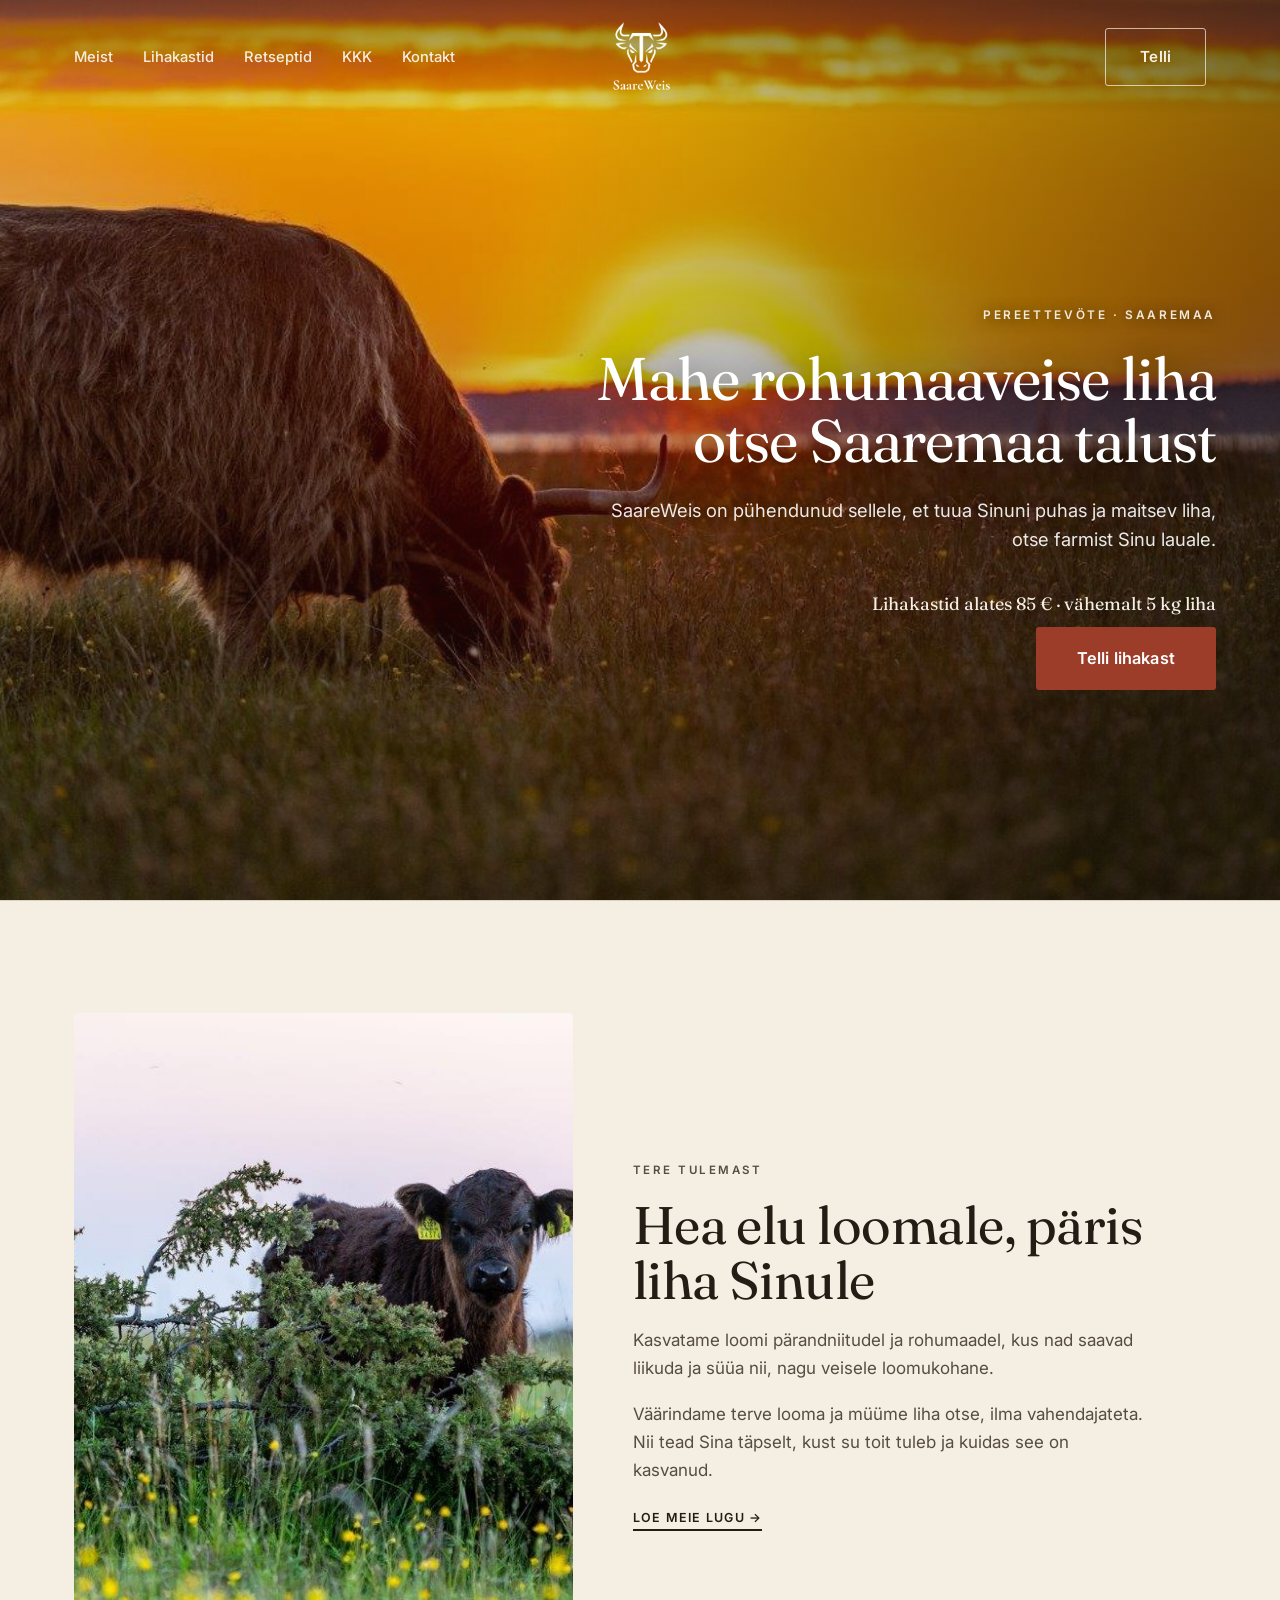
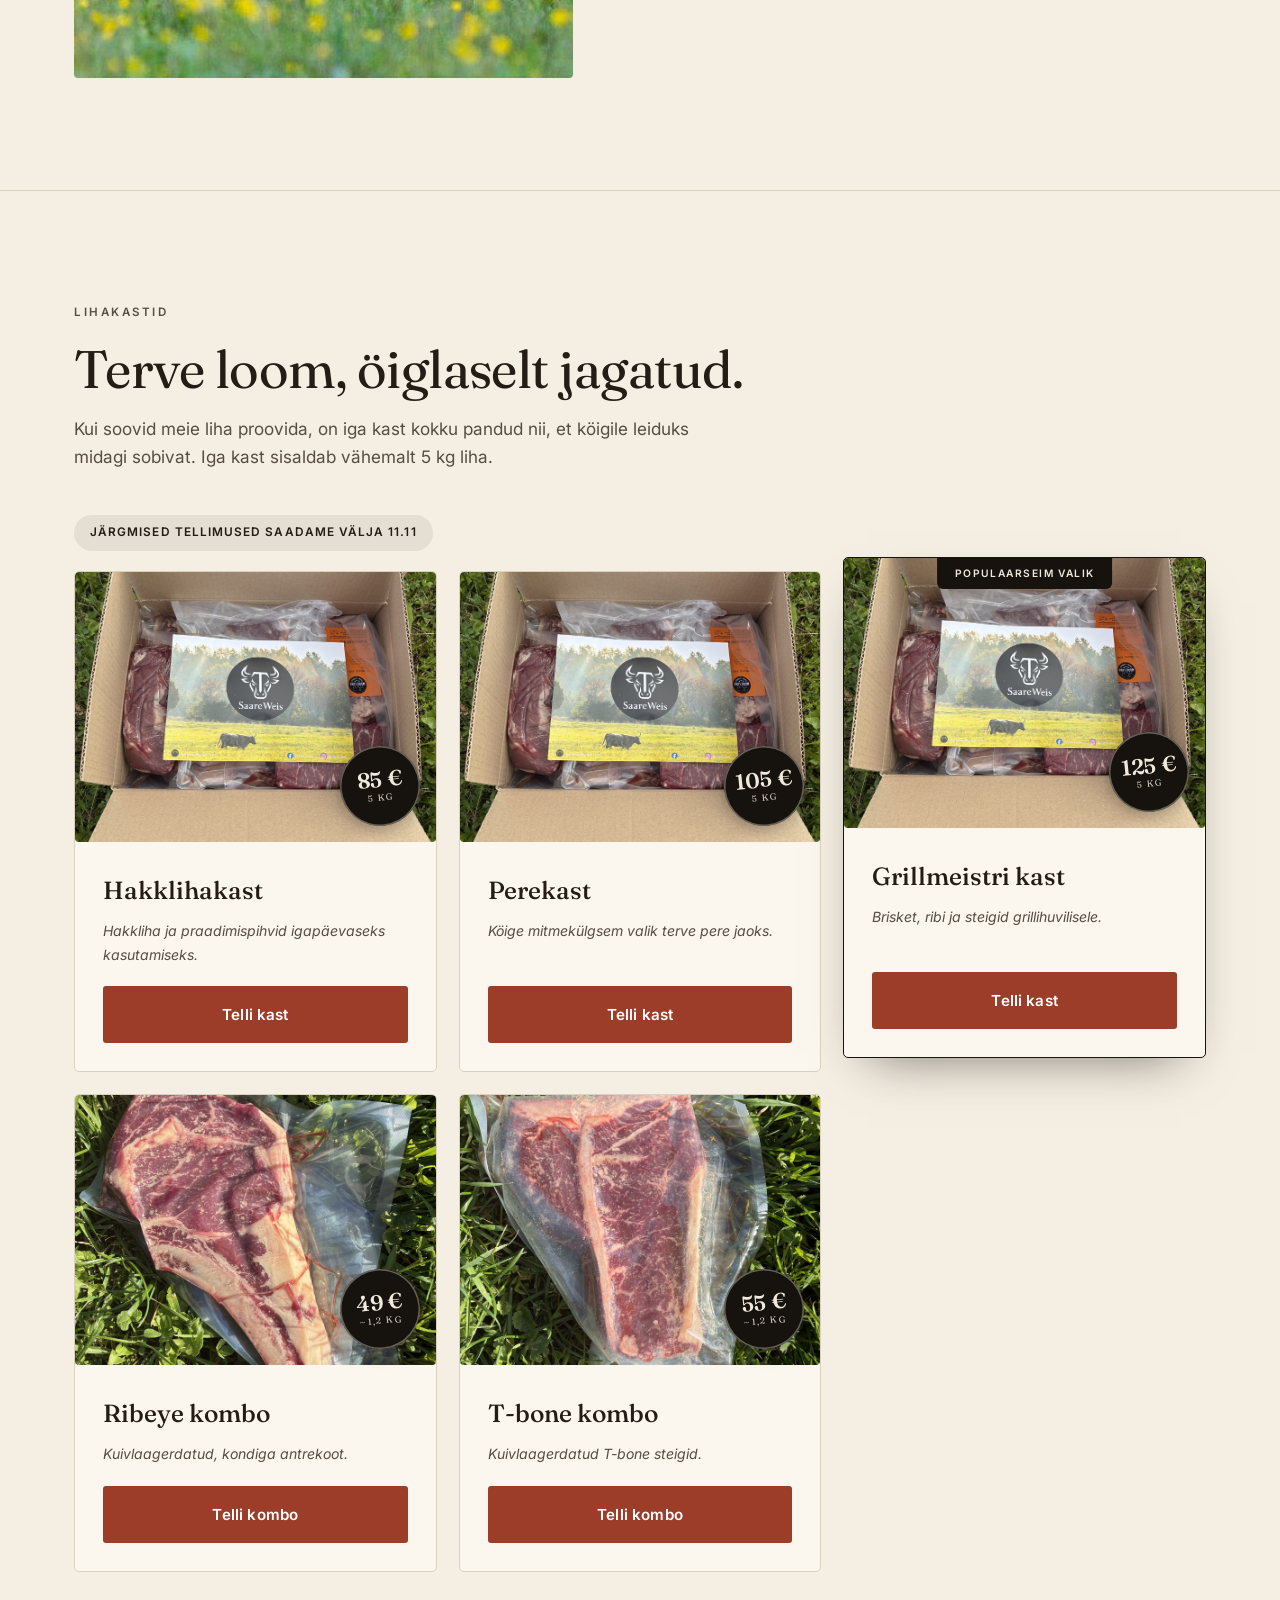
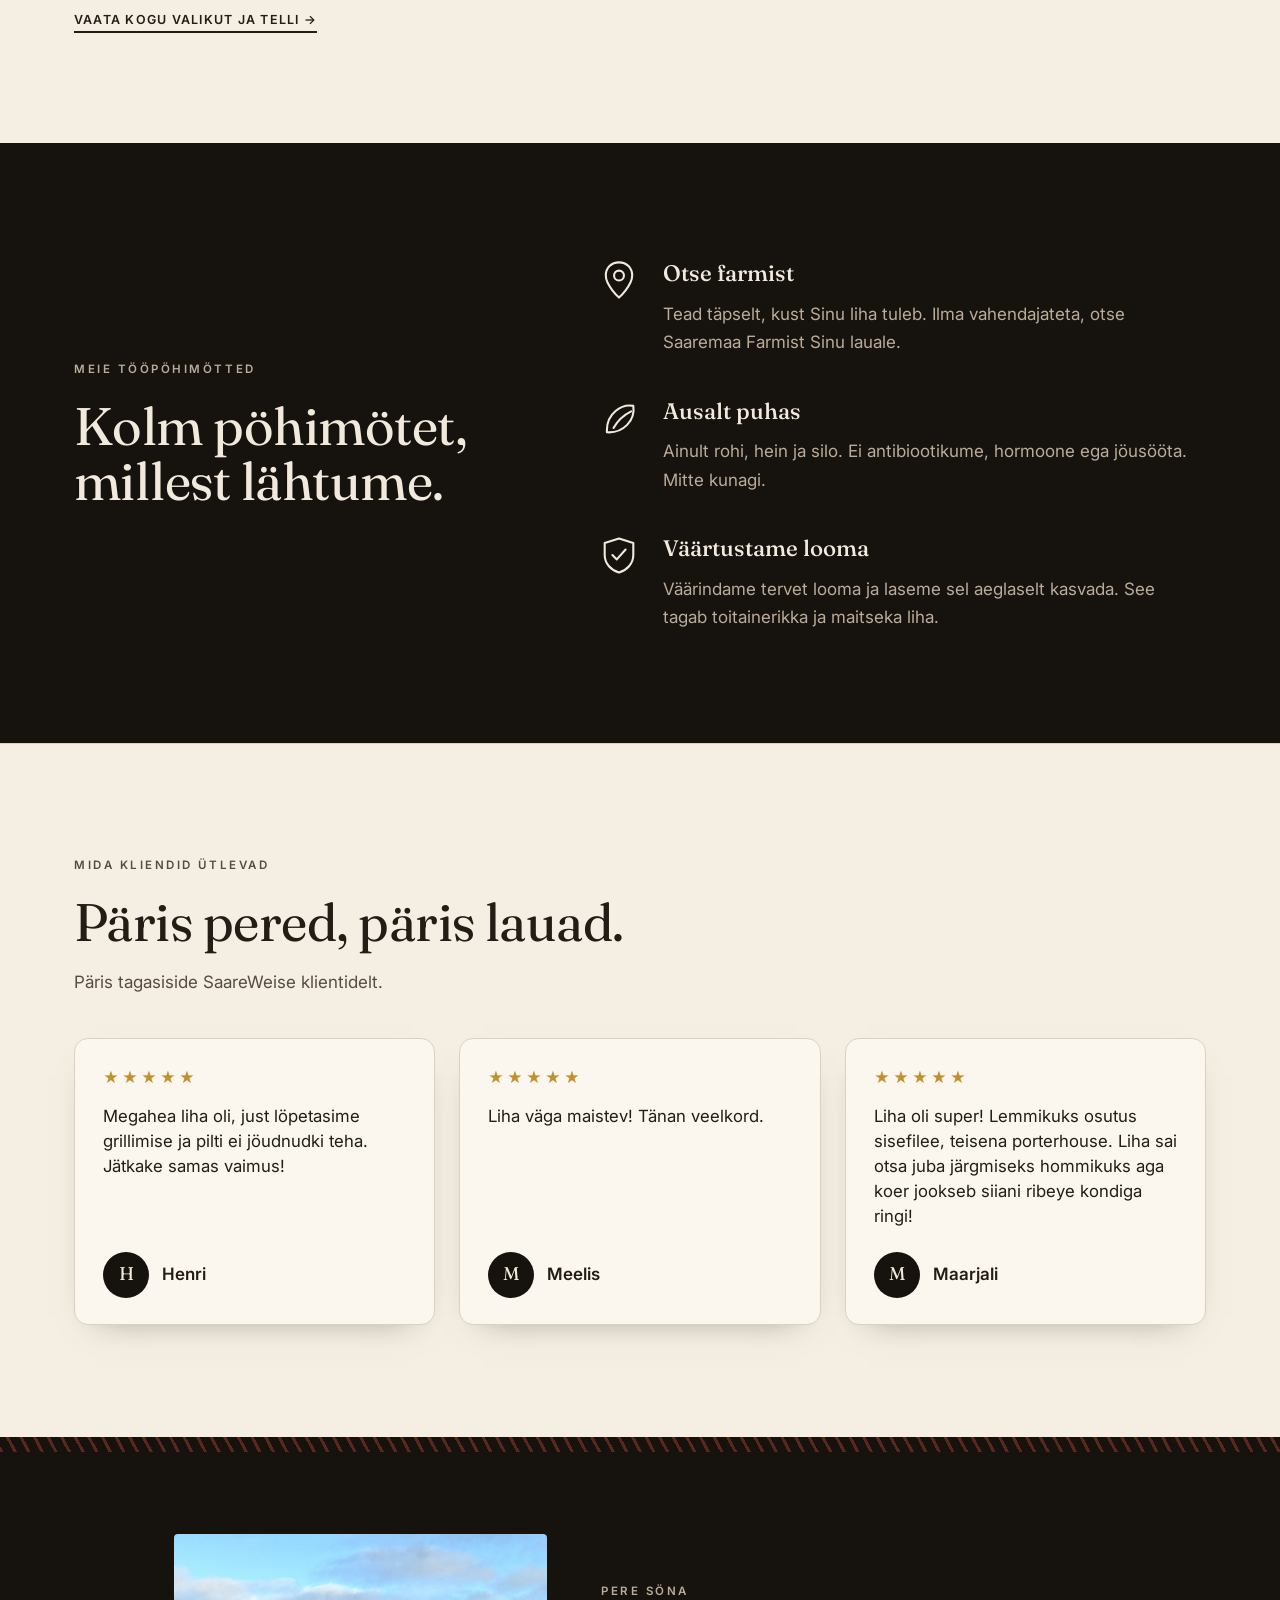
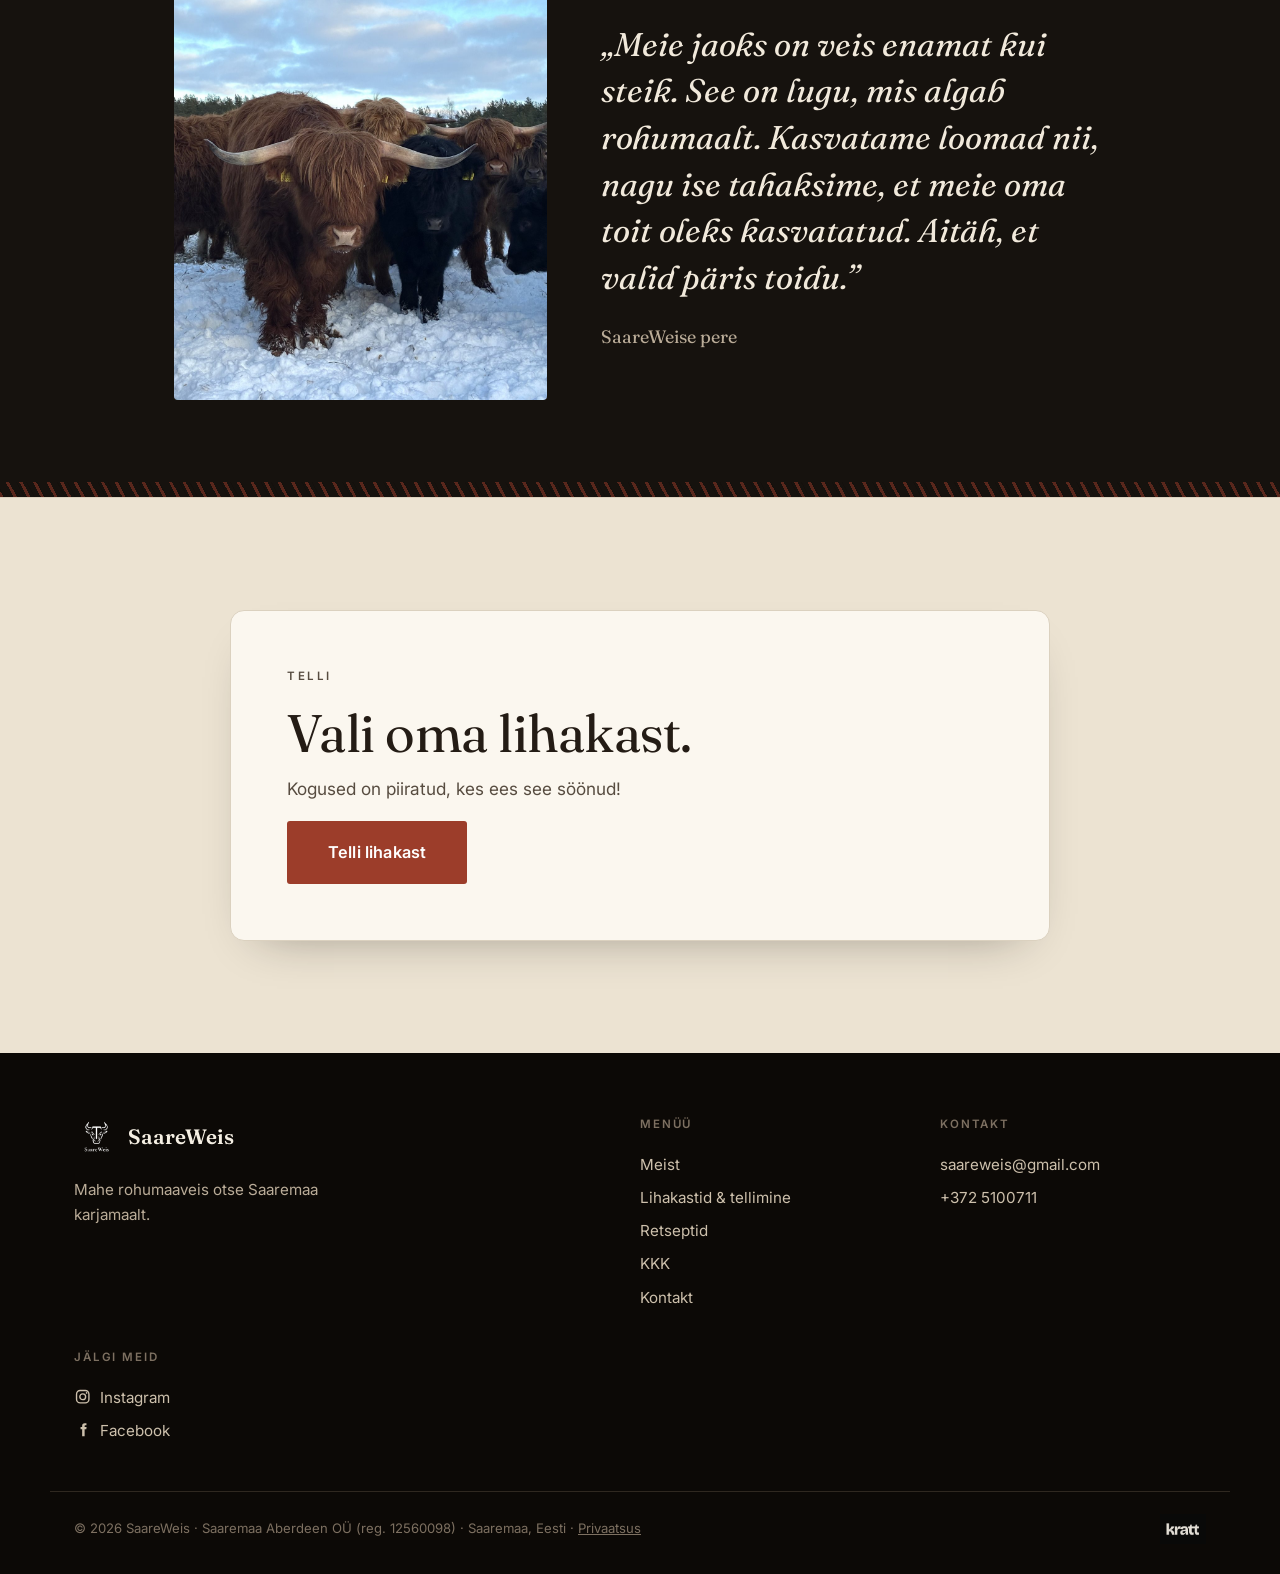
==== commit feb6e576: "Väljasaatmise kuupäev 04.11 → 11.11 Co-Authored-By: Claude Opus 5.5 <noreply@anthropic.com> Claude-S" ====
--- a/index.html
+++ b/index.html
@@ -96,7 +96,7 @@
         Kui soovid meie liha proovida, on iga kast kokku pandud nii, et köigile leiduks midagi sobivat.
         Iga kast sisaldab vähemalt 5&nbsp;kg liha.
       </p>
-      <span class="batch-badge">Järgmised tellimused saadame välja 04.11</span>
+      <span class="batch-badge">Järgmised tellimused saadame välja 11.11</span>
       <div class="boxes">
         <article class="box">
           <div class="box__media">
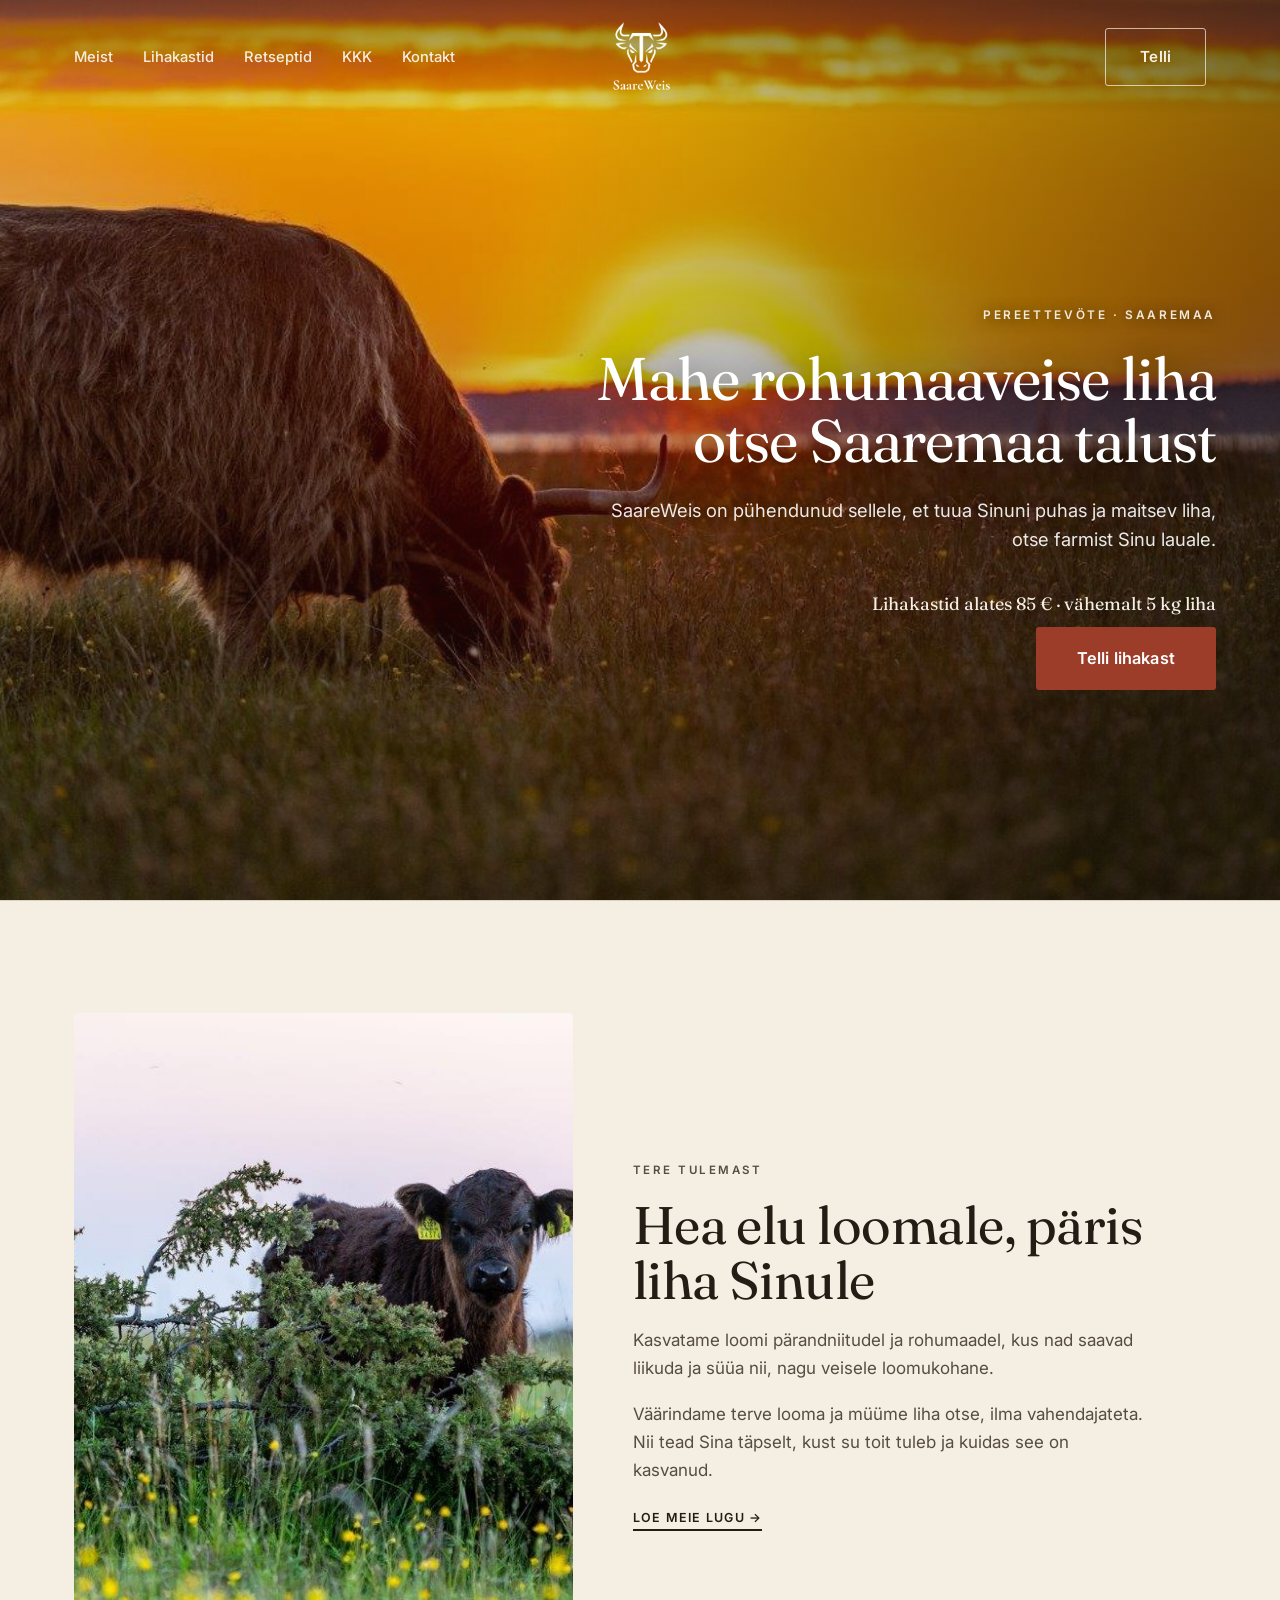
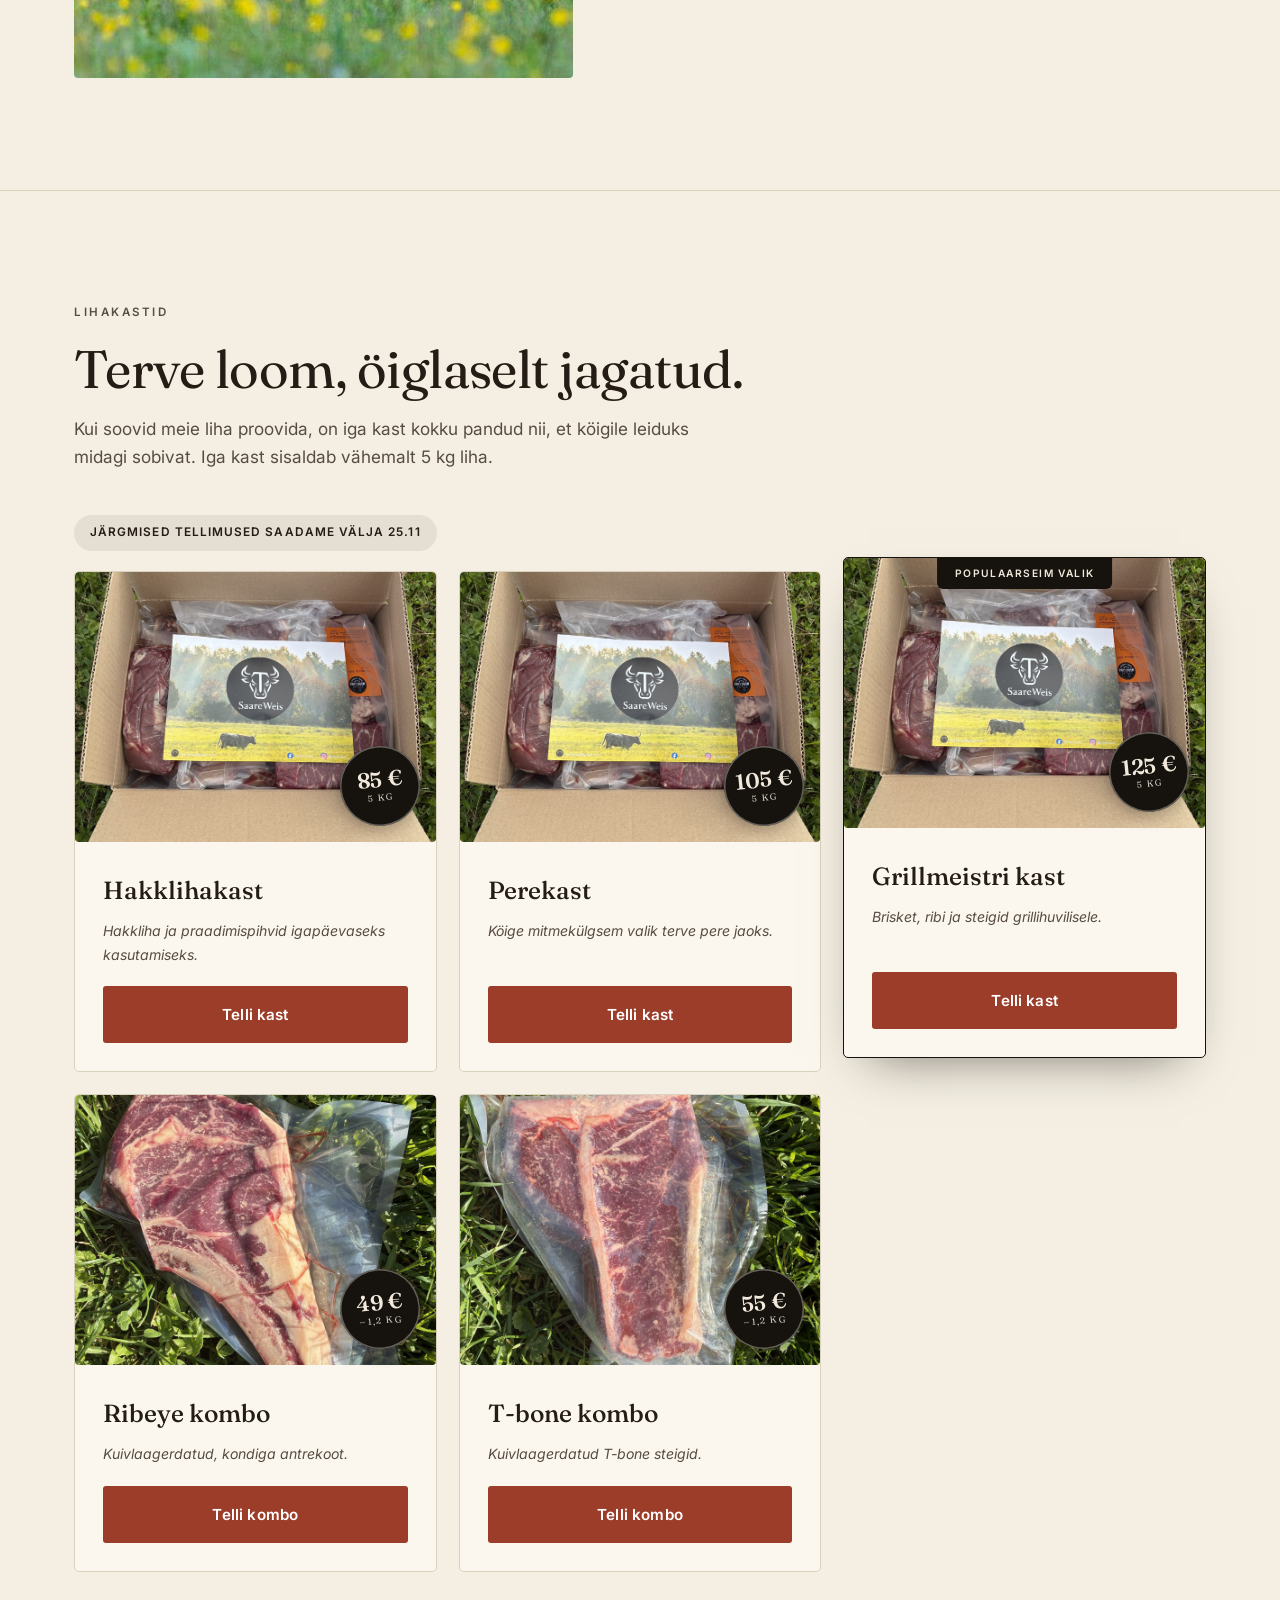
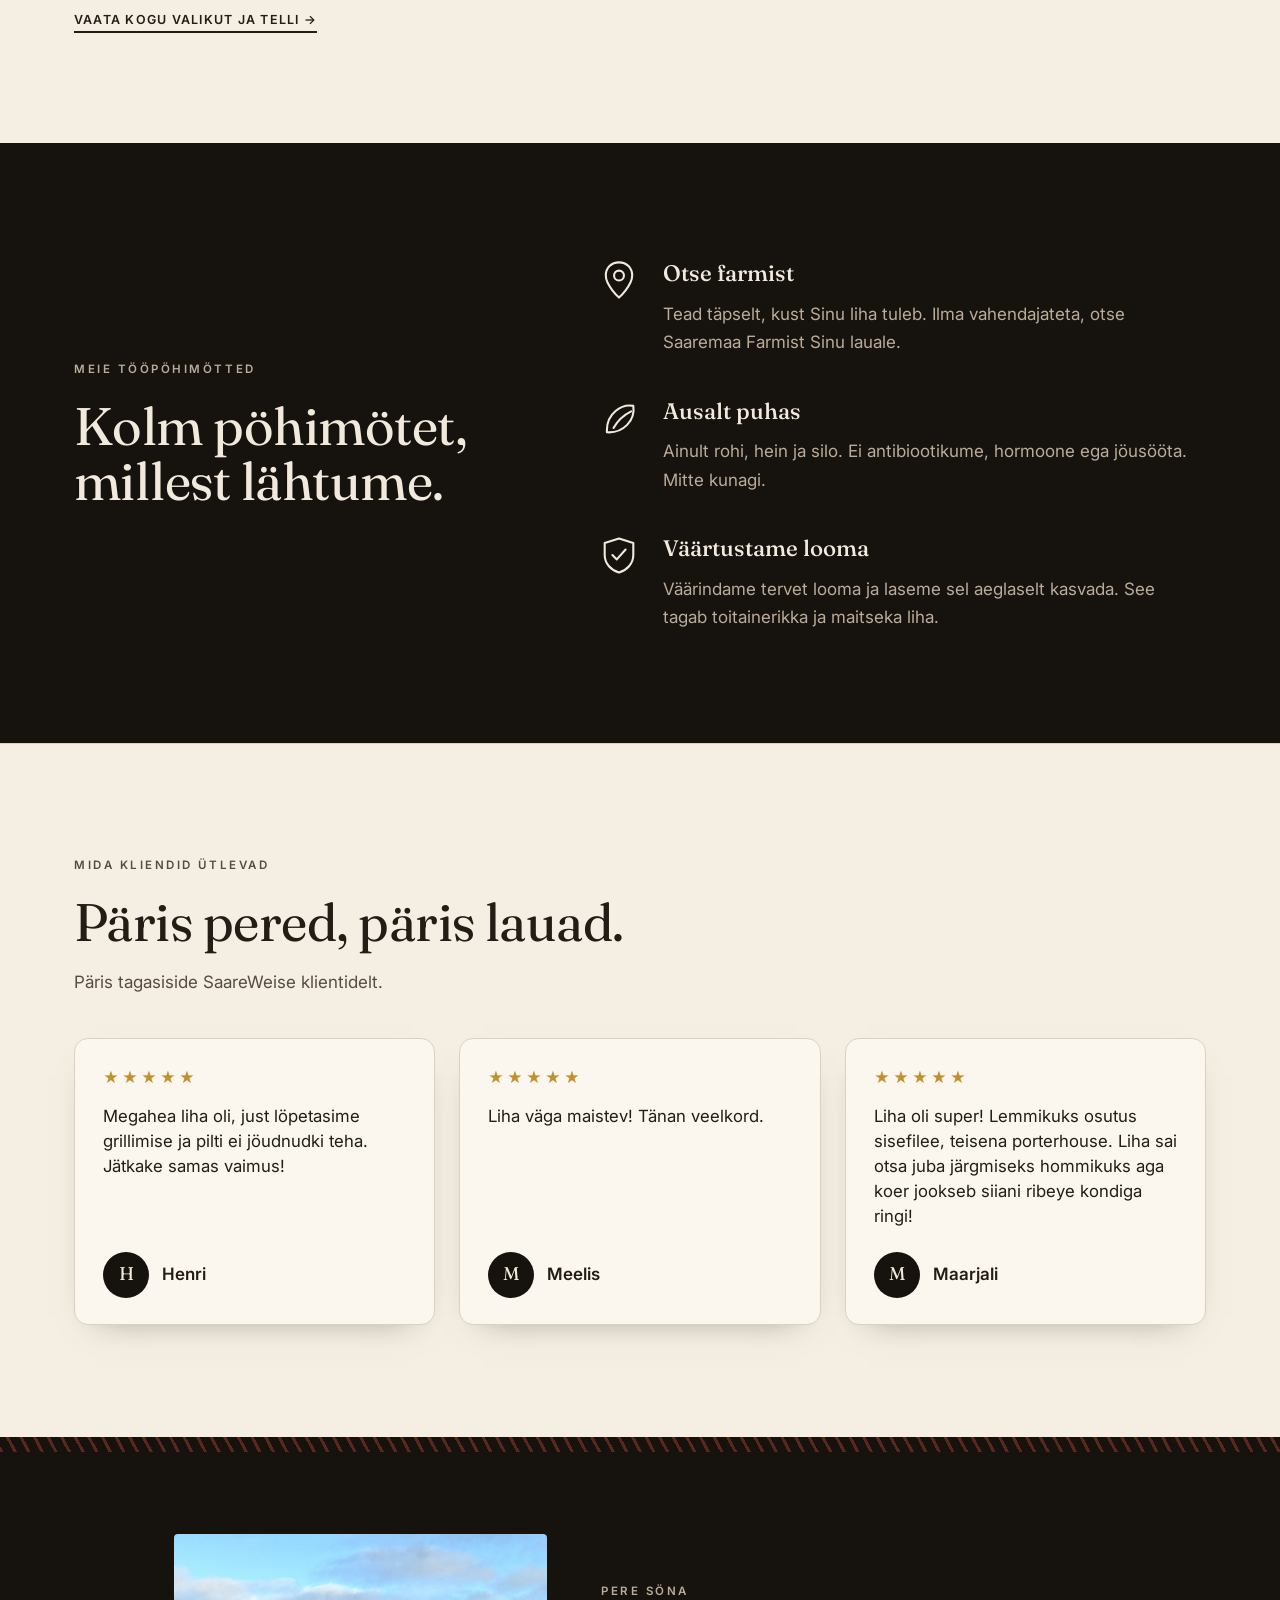
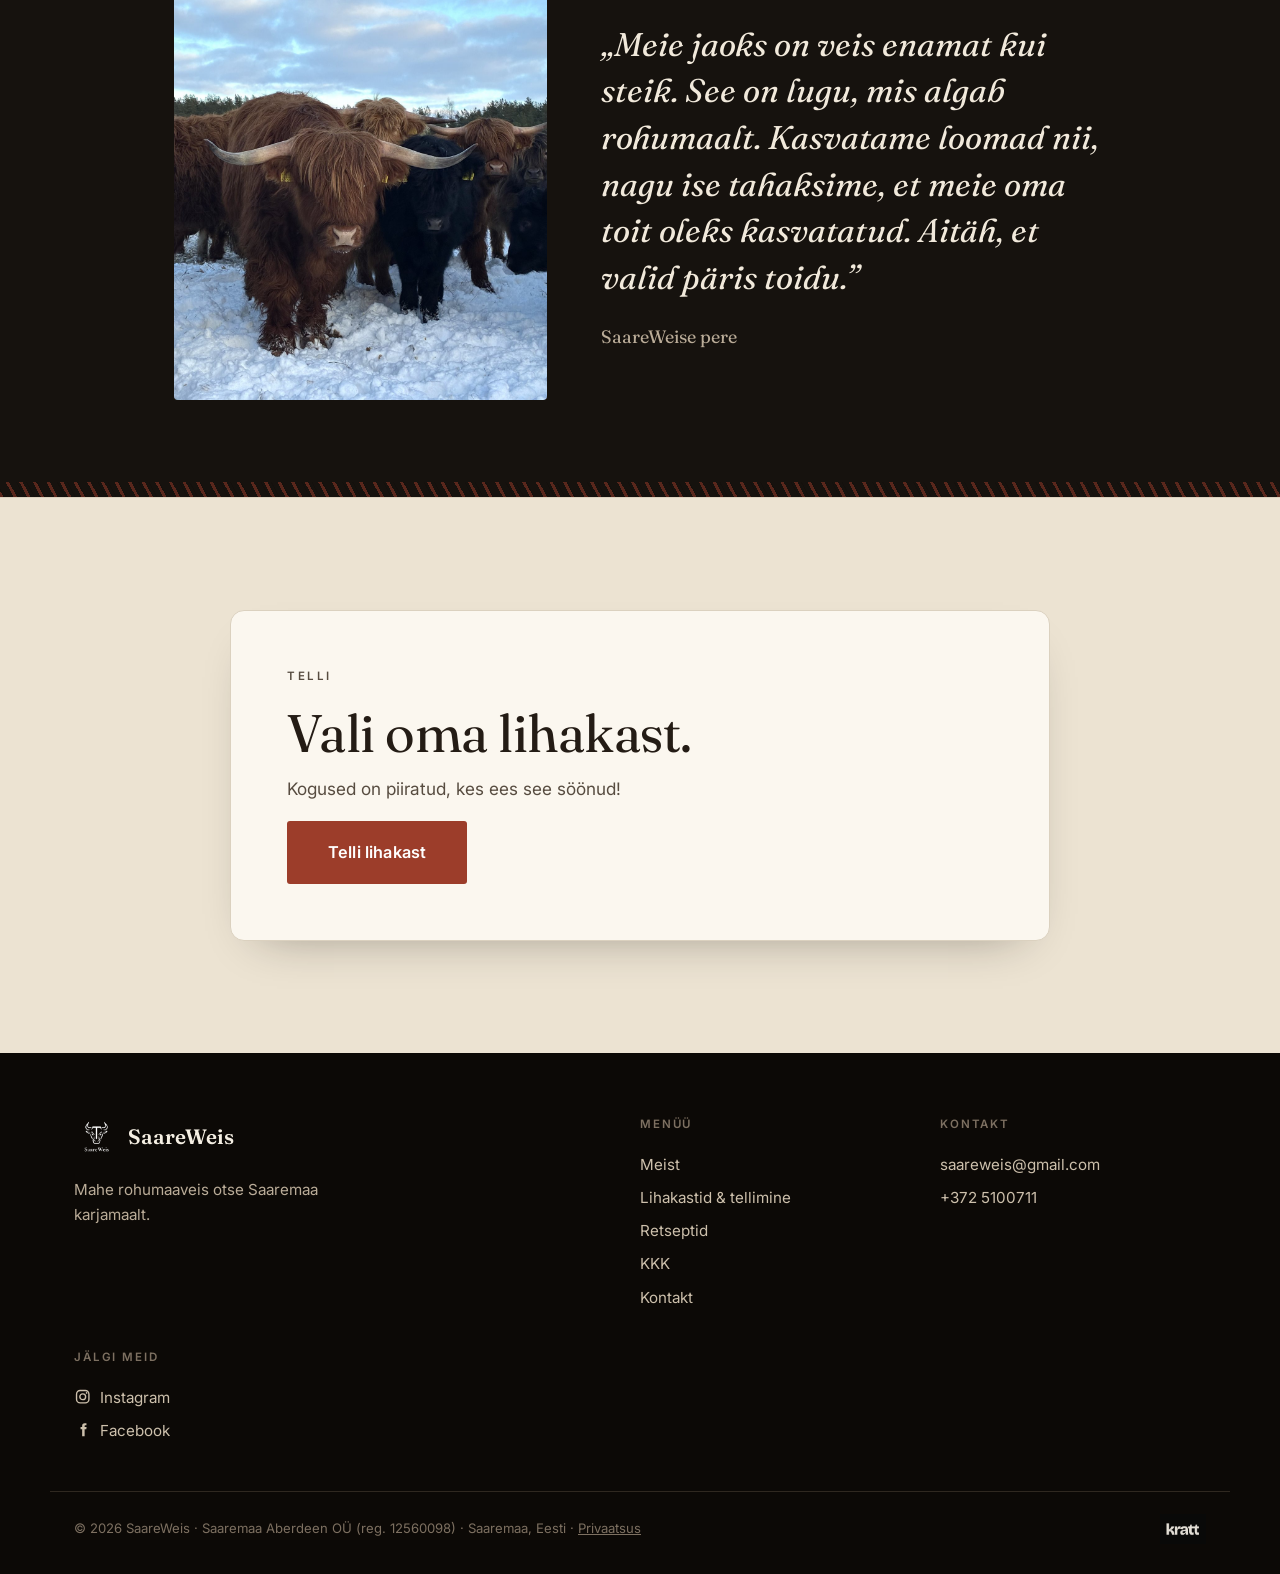
==== commit 6d8da3b1: "Väljasaatmise kuupäev 11.11 → 25.11 Co-Authored-By: Claude Opus 5.5 <noreply@anthropic.com> Claude-S" ====
--- a/index.html
+++ b/index.html
@@ -96,7 +96,7 @@
         Kui soovid meie liha proovida, on iga kast kokku pandud nii, et köigile leiduks midagi sobivat.
         Iga kast sisaldab vähemalt 5&nbsp;kg liha.
       </p>
-      <span class="batch-badge">Järgmised tellimused saadame välja 11.11</span>
+      <span class="batch-badge">Järgmised tellimused saadame välja 25.11</span>
       <div class="boxes">
         <article class="box">
           <div class="box__media">
